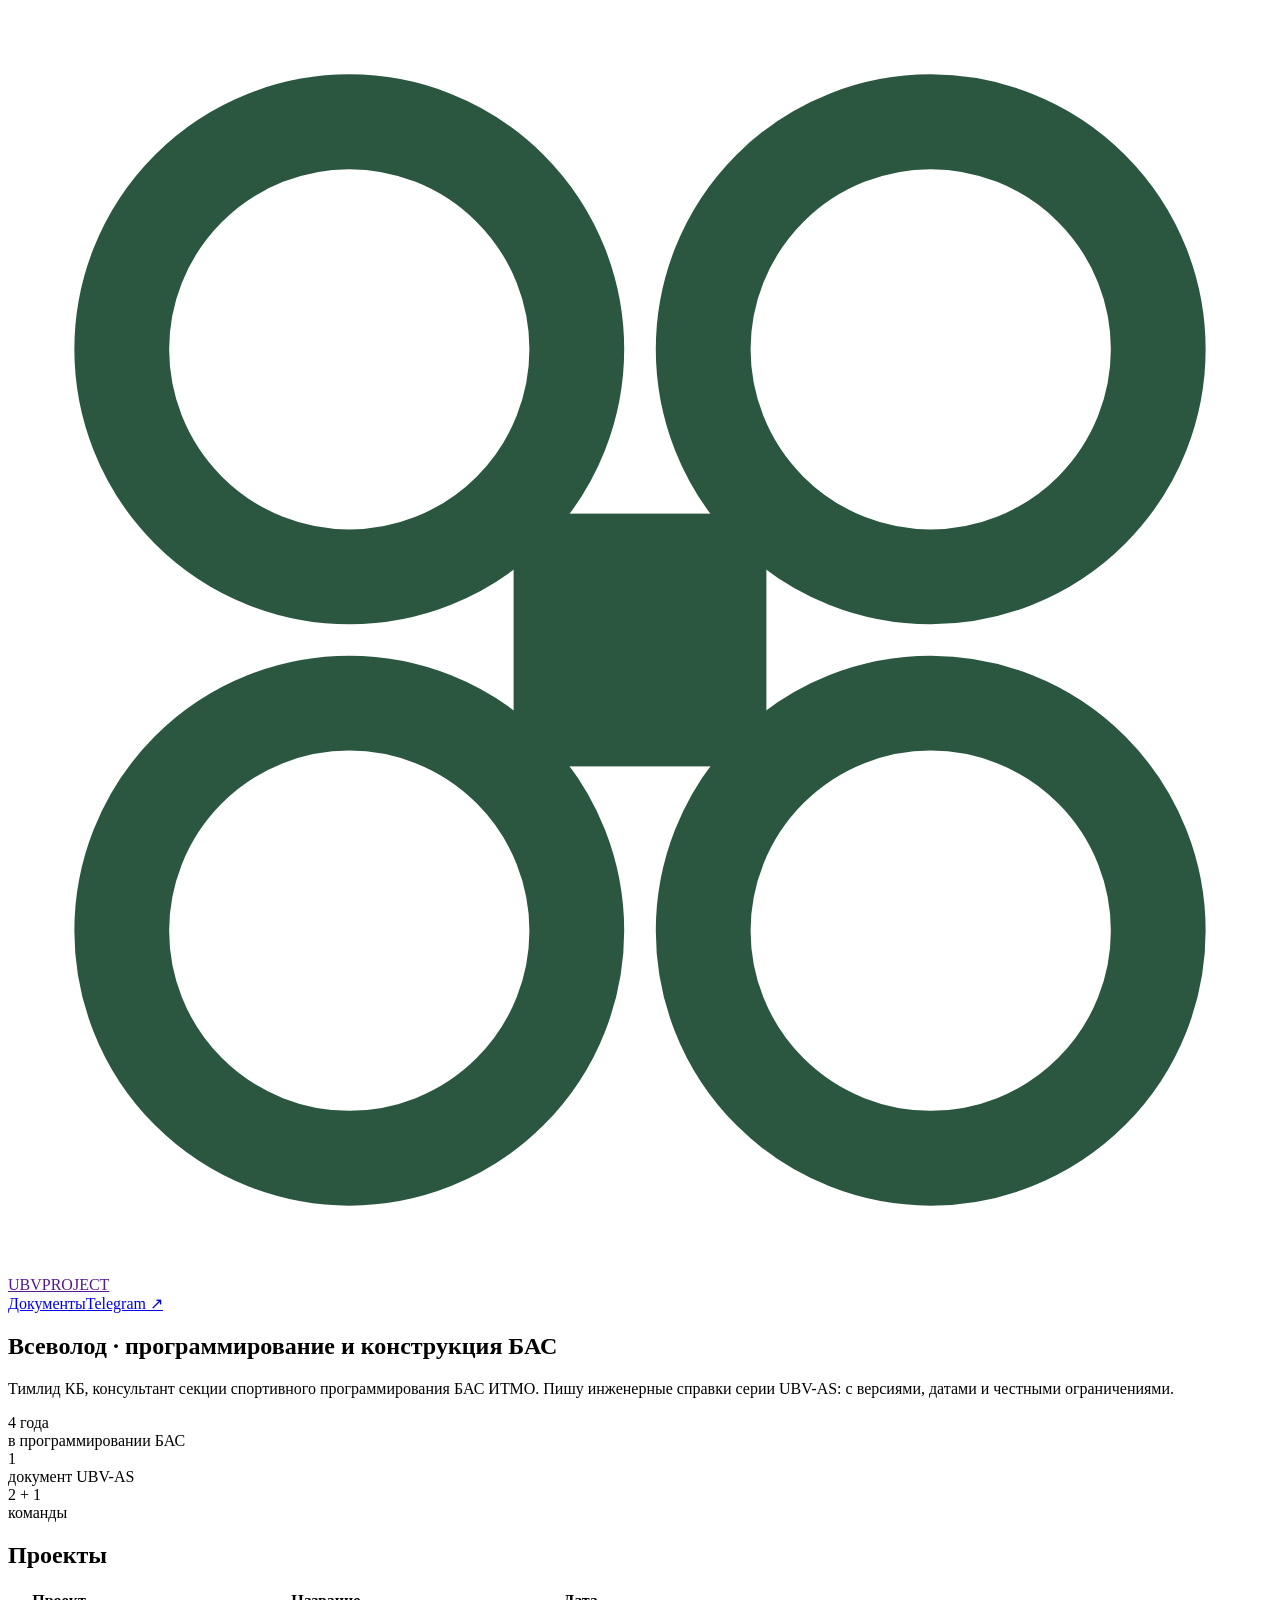
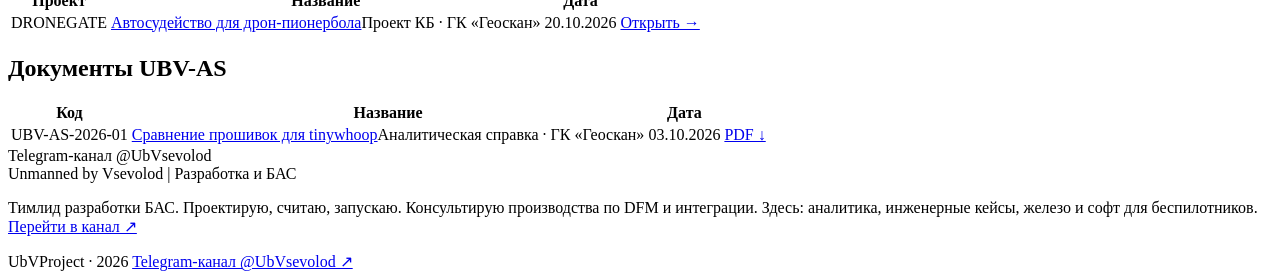
==== index.html @ ee209be4 "Раздел «Проекты»: Dronegate — автосудейство для дрон-пионербола Статичная страница projects/dronegat" ====
<!doctype html>
<html lang="ru">
<head>
<meta charset="utf-8">
<meta name="viewport" content="width=device-width, initial-scale=1">
<title>UbVProject — программирование и конструкция БАС</title>
<meta name="description" content="Тимлид КБ, консультант секции спортивного программирования БАС ИТМО. Пишу инженерные справки серии UBV-AS: с версиями, датами и честными ограничениями.">
<link rel="canonical" href="https://ubvproject.github.io/">
<meta property="og:site_name" content="UbVProject">
<meta property="og:locale" content="ru_RU">
<meta property="og:type" content="website">
<meta property="og:title" content="UbVProject — программирование и конструкция БАС">
<meta property="og:description" content="Тимлид КБ, консультант секции спортивного программирования БАС ИТМО. Пишу инженерные справки серии UBV-AS: с версиями, датами и честными ограничениями.">
<meta property="og:url" content="https://ubvproject.github.io/">
<meta property="og:image" content="https://ubvproject.github.io/assets/og/home.png">
<meta property="og:image:width" content="1200">
<meta property="og:image:height" content="630">
<meta name="twitter:card" content="summary_large_image">
<link rel="icon" href="assets/logo.svg" type="image/svg+xml">
<link rel="preconnect" href="https://fonts.googleapis.com">
<link rel="preconnect" href="https://fonts.gstatic.com" crossorigin>
<link rel="stylesheet" href="https://fonts.googleapis.com/css2?family=PT+Mono&family=PT+Sans:wght@400;700&family=PT+Serif:ital,wght@0,400;0,700;1,400&display=swap">
<link rel="stylesheet" href="assets/style.css">
</head>
<body>
<header class="site"><div class="wrap bar">
  <a class="brand" href=""><svg aria-hidden="true" viewBox="0 0 100 100" xmlns="http://www.w3.org/2000/svg"><g fill="none" stroke="#2b5741" stroke-width="7.5"><circle cx="27" cy="27" r="18"/><circle cx="73" cy="27" r="18"/><circle cx="27" cy="73" r="18"/><circle cx="73" cy="73" r="18"/></g><rect x="40" y="40" width="20" height="20" fill="#2b5741"/></svg><span>UBVPROJECT</span></a>
  <nav><a href="docs/" class="">Документы</a><a href="https://t.me/UbVsevolod" rel="noopener">Telegram ↗</a></nav>
</div></header>
<main class="wrap">
<section class="hero">
  <h1>Всеволод · программирование и конструкция БАС</h1>
  <p class="lead">Тимлид КБ, консультант секции спортивного программирования БАС ИТМО. Пишу инженерные справки серии UBV-AS: с версиями, датами и честными ограничениями.</p>
  <div class="kpis"><div><div class="big">4 года</div><div class="lbl">в программировании БАС</div></div><div><div class="big">1</div><div class="lbl">документ UBV-AS</div></div><div><div class="big">2 + 1</div><div class="lbl">команды</div></div></div>
</section>

<section>
  <h2 class="h">Проекты</h2>
  <table class="reg"><thead><tr><th>Проект</th><th>Название</th><th class="date">Дата</th><th></th></tr></thead><tbody><tr><td class="code">DRONEGATE</td><td class="ttl"><a href="projects/dronegate/">Автосудейство для дрон-пионербола</a><span class="kd">Проект КБ · ГК «Геоскан»</span></td><td class="date">20.10.2026</td><td class="pdf"><a href="projects/dronegate/">Открыть →</a></td></tr></tbody></table>
</section>

<section>
  <h2 class="h">Документы UBV-AS</h2>
  <table class="reg"><thead><tr><th>Код</th><th>Название</th><th class="date">Дата</th><th></th></tr></thead><tbody><tr><td class="code">UBV-AS-2026-01</td><td class="ttl"><a href="docs/ubv-as-2026-01/">Сравнение прошивок для tinywhoop</a><span class="kd">Аналитическая справка · ГК «Геоскан»</span></td><td class="date">03.10.2026</td><td class="pdf"><a href="docs/ubv-as-2026-01/UBV-AS-2026-01.pdf">PDF ↓</a></td></tr></tbody></table>
</section>

<aside class="callout">
  <div class="h">Telegram-канал @UbVsevolod</div>
  <div class="name">Unmanned by Vsevolod | Разработка и БАС</div>
  <p>Тимлид разработки БАС. Проектирую, считаю, запускаю. Консультирую производства по DFM и интеграции. Здесь: аналитика, инженерные кейсы, железо и софт для беспилотников. <a href="https://t.me/UbVsevolod" rel="noopener">Перейти в канал ↗</a></p>
</aside>

</main>
<footer class="site"><div class="wrap bar">
  <span>UbVProject · 2026</span>
  <a href="https://t.me/UbVsevolod" rel="noopener">Telegram-канал @UbVsevolod ↗</a>
</div></footer>
</body>
</html>
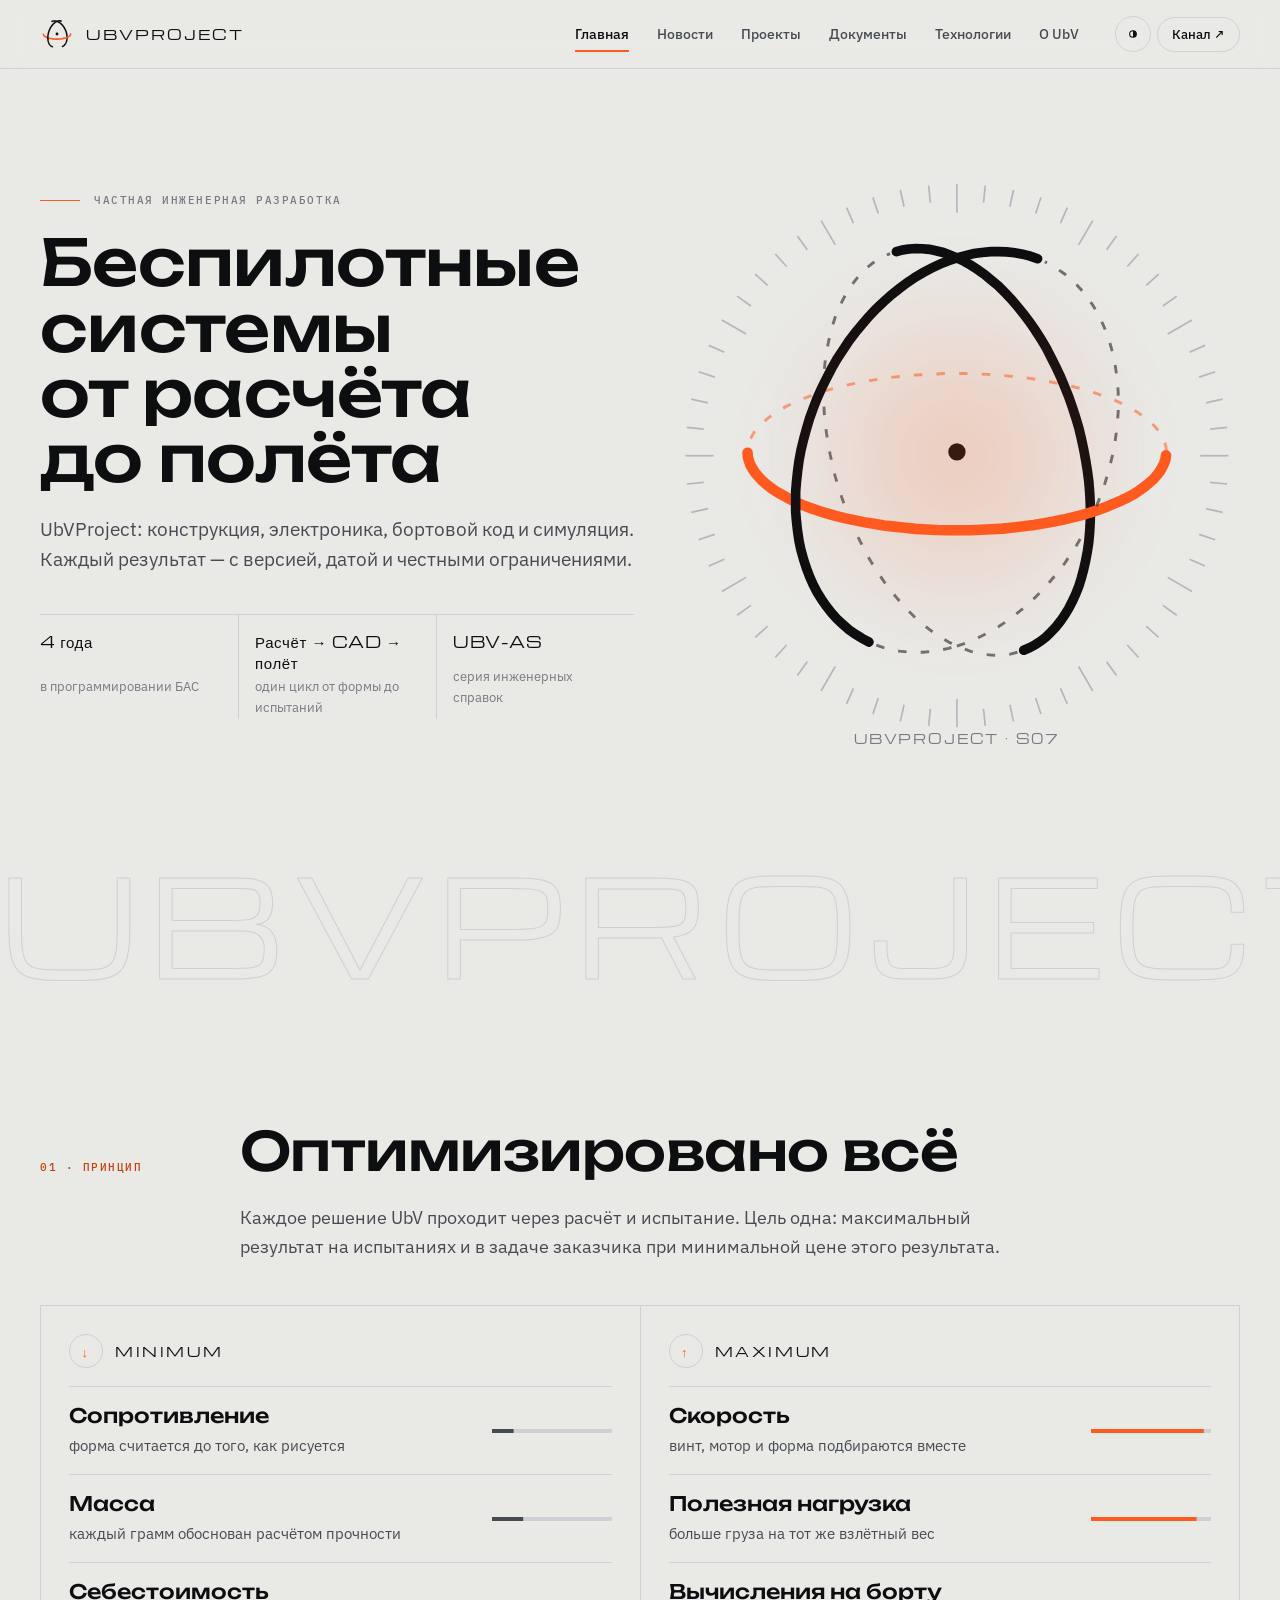
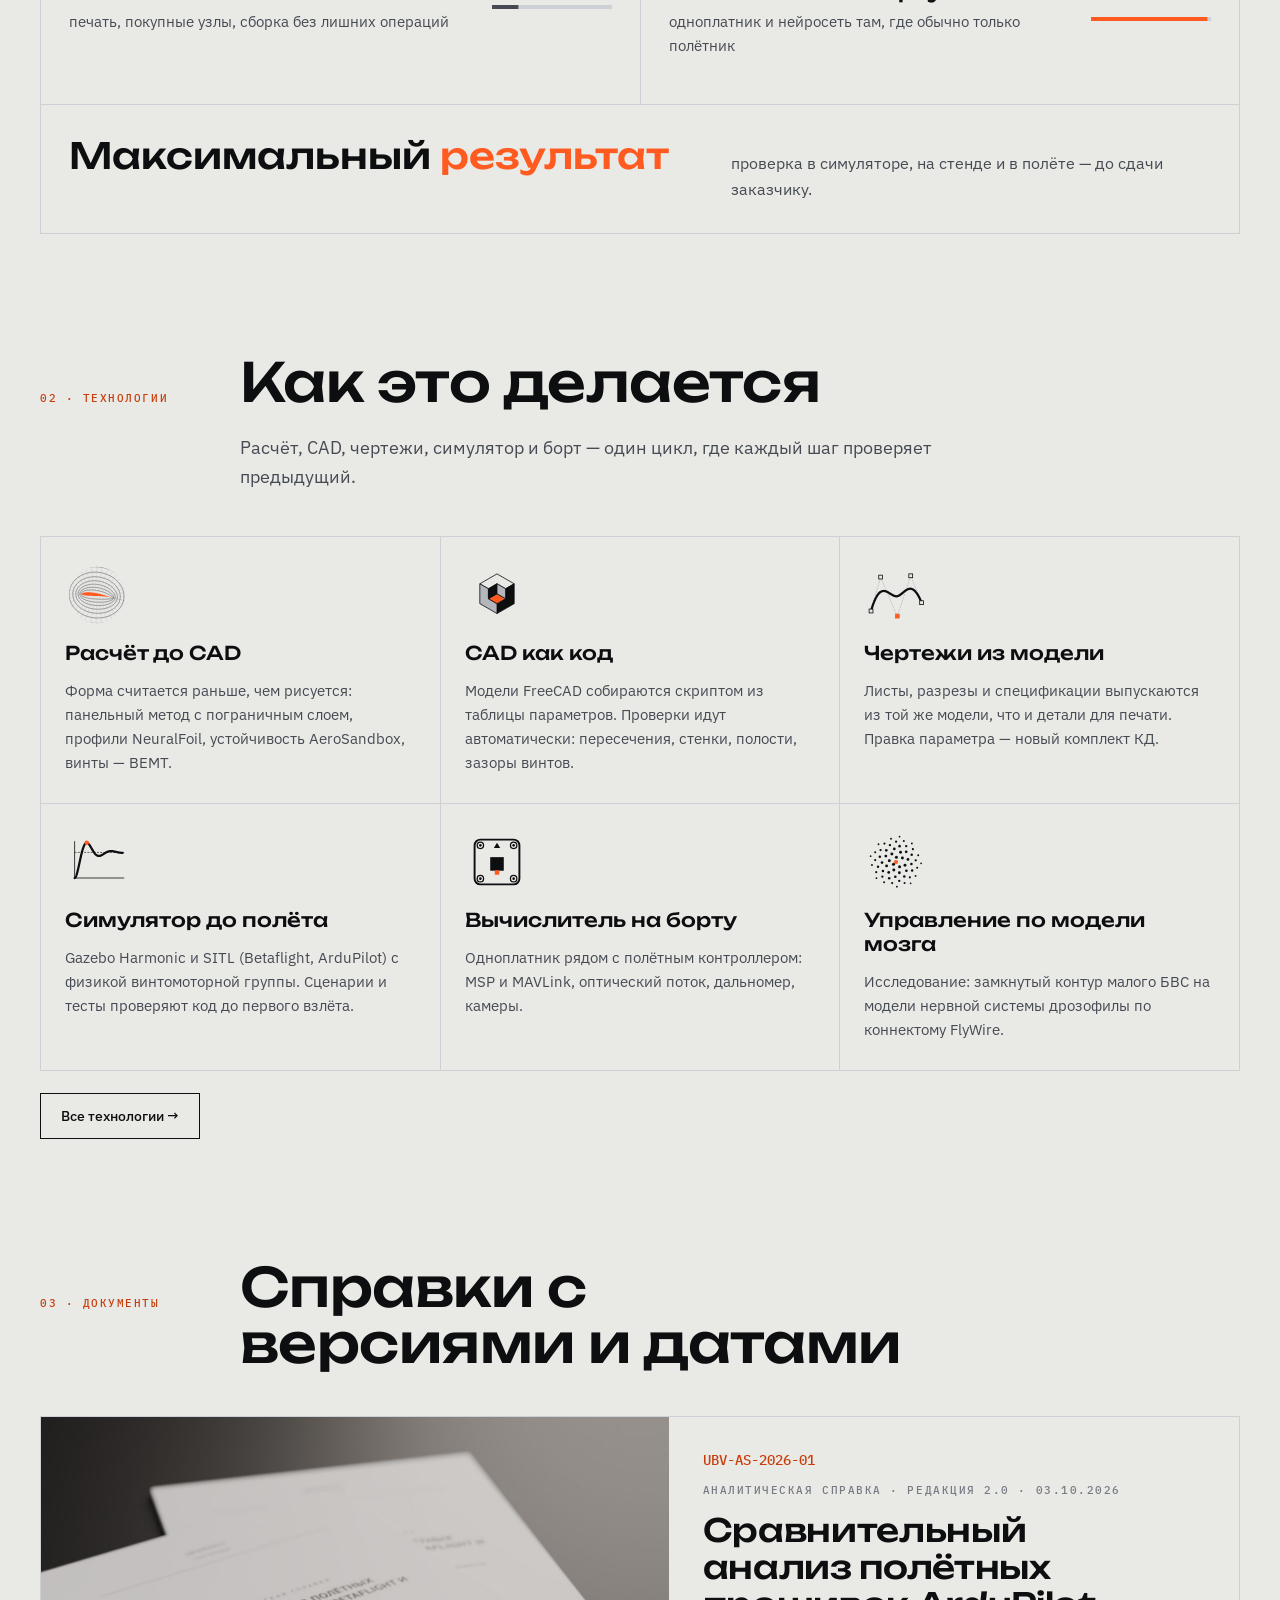
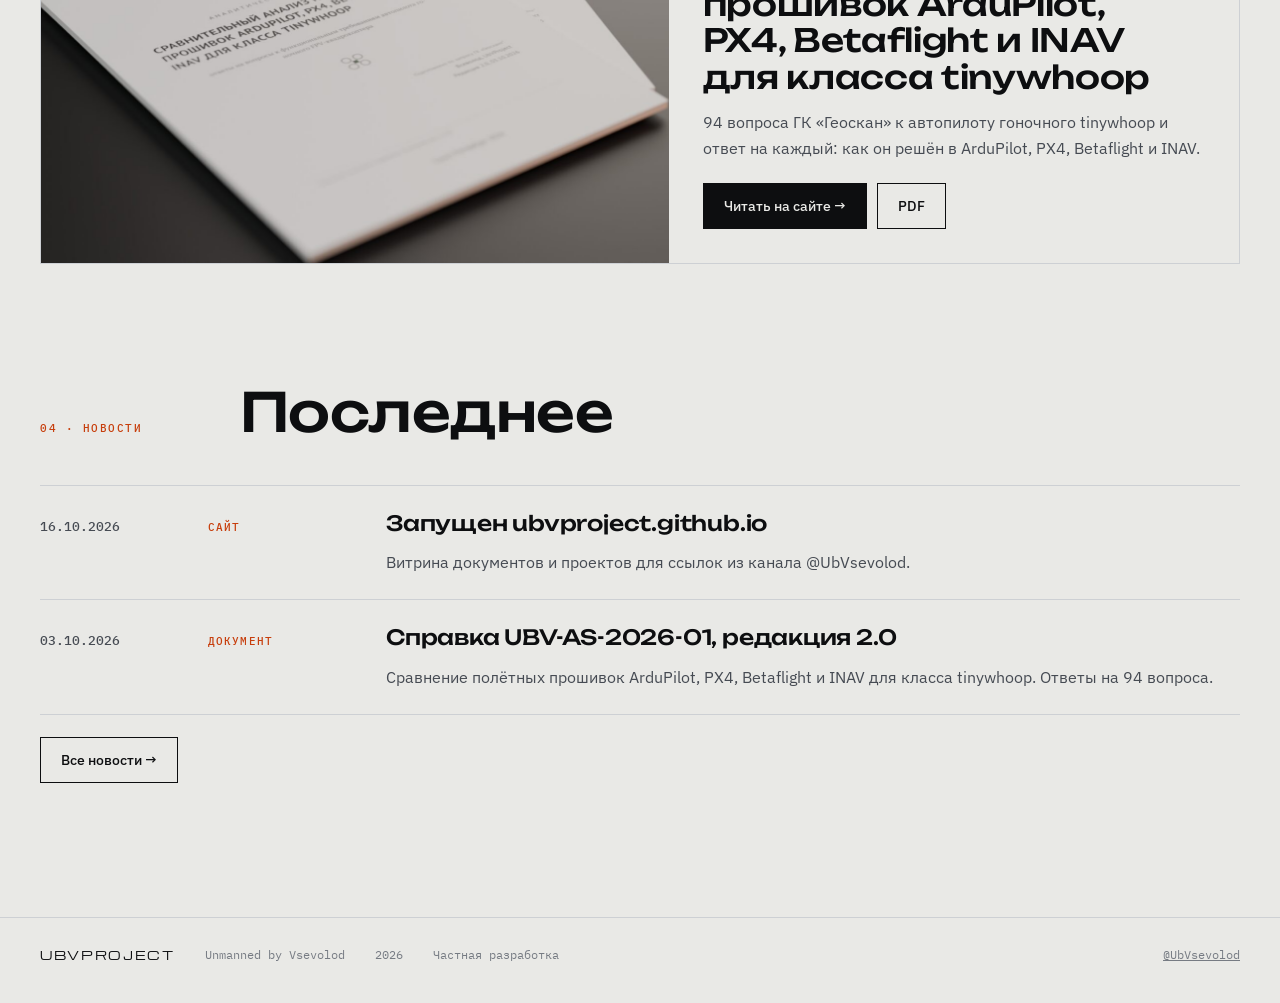
==== commit ad1ad0c7: "Редизайн сайта: стиль «Карбон», вкладки, веб-версия справки, локальная CMS - Новая тема (вариант A «" ====
--- a/index.html
+++ b/index.html
@@ -1,59 +1,37 @@
 <!doctype html>
-<html lang="ru">
-<head>
-<meta charset="utf-8">
-<meta name="viewport" content="width=device-width, initial-scale=1">
-<title>UbVProject — программирование и конструкция БАС</title>
-<meta name="description" content="Тимлид КБ, консультант секции спортивного программирования БАС ИТМО. Пишу инженерные справки серии UBV-AS: с версиями, датами и честными ограничениями.">
-<link rel="canonical" href="https://ubvproject.github.io/">
-<meta property="og:site_name" content="UbVProject">
-<meta property="og:locale" content="ru_RU">
-<meta property="og:type" content="website">
-<meta property="og:title" content="UbVProject — программирование и конструкция БАС">
-<meta property="og:description" content="Тимлид КБ, консультант секции спортивного программирования БАС ИТМО. Пишу инженерные справки серии UBV-AS: с версиями, датами и честными ограничениями.">
-<meta property="og:url" content="https://ubvproject.github.io/">
-<meta property="og:image" content="https://ubvproject.github.io/assets/og/home.png">
-<meta property="og:image:width" content="1200">
-<meta property="og:image:height" content="630">
-<meta name="twitter:card" content="summary_large_image">
-<link rel="icon" href="assets/logo.svg" type="image/svg+xml">
-<link rel="preconnect" href="https://fonts.googleapis.com">
-<link rel="preconnect" href="https://fonts.gstatic.com" crossorigin>
-<link rel="stylesheet" href="https://fonts.googleapis.com/css2?family=PT+Mono&family=PT+Sans:wght@400;700&family=PT+Serif:ital,wght@0,400;0,700;1,400&display=swap">
-<link rel="stylesheet" href="assets/style.css">
-</head>
-<body>
-<header class="site"><div class="wrap bar">
-  <a class="brand" href=""><svg aria-hidden="true" viewBox="0 0 100 100" xmlns="http://www.w3.org/2000/svg"><g fill="none" stroke="#2b5741" stroke-width="7.5"><circle cx="27" cy="27" r="18"/><circle cx="73" cy="27" r="18"/><circle cx="27" cy="73" r="18"/><circle cx="73" cy="73" r="18"/></g><rect x="40" y="40" width="20" height="20" fill="#2b5741"/></svg><span>UBVPROJECT</span></a>
-  <nav><a href="docs/" class="">Документы</a><a href="https://t.me/UbVsevolod" rel="noopener">Telegram ↗</a></nav>
-</div></header>
-<main class="wrap">
-<section class="hero">
-  <h1>Всеволод · программирование и конструкция БАС</h1>
-  <p class="lead">Тимлид КБ, консультант секции спортивного программирования БАС ИТМО. Пишу инженерные справки серии UBV-AS: с версиями, датами и честными ограничениями.</p>
-  <div class="kpis"><div><div class="big">4 года</div><div class="lbl">в программировании БАС</div></div><div><div class="big">1</div><div class="lbl">документ UBV-AS</div></div><div><div class="big">2 + 1</div><div class="lbl">команды</div></div></div>
+<html lang="ru"><head><meta charset="utf-8"><meta name="viewport" content="width=device-width, initial-scale=1, viewport-fit=cover"><title>UBVPROJECT — инженерные системы и беспилотники</title><meta name="description" content="UbVProject — конструкция, электроника, бортовой код и симуляция. Каждый результат — с версией, датой и честными ограничениями."><link rel="canonical" href="https://ubvproject.github.io/"><meta property="og:site_name" content="UBVPROJECT"><meta property="og:locale" content="ru_RU"><meta property="og:type" content="website"><meta property="og:title" content="UBVPROJECT — инженерные системы и беспилотники"><meta property="og:description" content="UbVProject — конструкция, электроника, бортовой код и симуляция. Каждый результат — с версией, датой и честными ограничениями."><meta property="og:url" content="https://ubvproject.github.io/"><meta property="og:image" content="https://ubvproject.github.io/assets/og/home.png"><meta property="og:image:width" content="1200"><meta property="og:image:height" content="630"><meta name="twitter:card" content="summary_large_image"><meta name="theme-color" content="#0D0E10"><link rel="icon" href="assets/logo.svg" type="image/svg+xml"><link rel="preconnect" href="https://fonts.googleapis.com"><link rel="preconnect" href="https://fonts.gstatic.com" crossorigin><link rel="stylesheet" href="https://fonts.googleapis.com/css2?family=IBM+Plex+Mono:wght@400;500&family=IBM+Plex+Sans:wght@400;500;600&family=Michroma&family=Unbounded:wght@400;500;600&display=swap"><link rel="stylesheet" href="assets/site.css"></head><body><header class="top"><div class="wrap"><a class="brand" href="#home" data-go="home" aria-label="UBVPROJECT — на главную"><svg viewBox="0 0 200 200" class="sym" data-gimbal='{"w":9,"speed":14,"hover":false,"hidden":false}'></svg><span class="word">UBVPROJECT</span></a><nav class="tabs" aria-label="Разделы"><button type="button" data-tab-btn="home">Главная</button><button type="button" data-tab-btn="news">Новости</button><button type="button" data-tab-btn="projects">Проекты</button><button type="button" data-tab-btn="docs">Документы</button><button type="button" data-tab-btn="tech">Технологии</button><button type="button" data-tab-btn="about">О UbV</button><i class="ink"></i></nav><div class="tools"><button class="icon-btn" type="button" data-act="theme" aria-label="Сменить тему"><svg viewBox="0 0 24 24" aria-hidden="true"><circle cx="12" cy="12" r="5" fill="none" stroke="currentColor" stroke-width="1.6"/><path d="M12 7a5 5 0 0 1 0 10Z" fill="currentColor"/></svg></button><a class="tg" href="https://t.me/UbVsevolod" rel="noopener">Канал ↗</a></div></div></header><main>
+<section data-tab="home"><div class="heroA"><div class="wrap"><div><div class="kick"><i></i><span class="label">Частная инженерная разработка</span></div><h1><span><em>Беспилотные системы</em></span><span><em>от расчёта</em></span><span><em>до полёта</em></span></h1><p class="lead">UbVProject: конструкция, электроника, бортовой код и симуляция. Каждый результат — с версией, датой и честными ограничениями.</p><div class="facts num"><div><b>4 года</b><span>в программировании БАС</span></div><div><b>Расчёт → CAD → полёт</b><span>один цикл от формы до испытаний</span></div><div><b>UBV-AS</b><span>серия инженерных справок</span></div></div></div><div class="stage"><div class="halo"></div><svg class="ticks sym" viewBox="0 0 200 200" aria-hidden="true"><g class="s-m" stroke-width=".6" fill="none"><path d="M196.0 100.0L186.0 100.0"/><path d="M195.5 110.0L189.5 109.4"/><path d="M193.9 120.0L188.0 118.7"/><path d="M191.3 129.7L185.6 127.8"/><path d="M187.7 139.0L182.2 136.6"/><path d="M183.1 148.0L174.5 143.0"/><path d="M177.7 156.4L172.8 152.9"/><path d="M171.3 164.2L166.9 160.2"/><path d="M164.2 171.3L160.2 166.9"/><path d="M156.4 177.7L152.9 172.8"/><path d="M148.0 183.1L143.0 174.5"/><path d="M139.0 187.7L136.6 182.2"/><path d="M129.7 191.3L127.8 185.6"/><path d="M120.0 193.9L118.7 188.0"/><path d="M110.0 195.5L109.4 189.5"/><path d="M100.0 196.0L100.0 186.0"/><path d="M90.0 195.5L90.6 189.5"/><path d="M80.0 193.9L81.3 188.0"/><path d="M70.3 191.3L72.2 185.6"/><path d="M61.0 187.7L63.4 182.2"/><path d="M52.0 183.1L57.0 174.5"/><path d="M43.6 177.7L47.1 172.8"/><path d="M35.8 171.3L39.8 166.9"/><path d="M28.7 164.2L33.1 160.2"/><path d="M22.3 156.4L27.2 152.9"/><path d="M16.9 148.0L25.5 143.0"/><path d="M12.3 139.0L17.8 136.6"/><path d="M8.7 129.7L14.4 127.8"/><path d="M6.1 120.0L12.0 118.7"/><path d="M4.5 110.0L10.5 109.4"/><path d="M4.0 100.0L14.0 100.0"/><path d="M4.5 90.0L10.5 90.6"/><path d="M6.1 80.0L12.0 81.3"/><path d="M8.7 70.3L14.4 72.2"/><path d="M12.3 61.0L17.8 63.4"/><path d="M16.9 52.0L25.5 57.0"/><path d="M22.3 43.6L27.2 47.1"/><path d="M28.7 35.8L33.1 39.8"/><path d="M35.8 28.7L39.8 33.1"/><path d="M43.6 22.3L47.1 27.2"/><path d="M52.0 16.9L57.0 25.5"/><path d="M61.0 12.3L63.4 17.8"/><path d="M70.3 8.7L72.2 14.4"/><path d="M80.0 6.1L81.3 12.0"/><path d="M90.0 4.5L90.6 10.5"/><path d="M100.0 4.0L100.0 14.0"/><path d="M110.0 4.5L109.4 10.5"/><path d="M120.0 6.1L118.7 12.0"/><path d="M129.7 8.7L127.8 14.4"/><path d="M139.0 12.3L136.6 17.8"/><path d="M148.0 16.9L143.0 25.5"/><path d="M156.4 22.3L152.9 27.2"/><path d="M164.2 28.7L160.2 33.1"/><path d="M171.3 35.8L166.9 39.8"/><path d="M177.7 43.6L172.8 47.1"/><path d="M183.1 52.0L174.5 57.0"/><path d="M187.7 61.0L182.2 63.4"/><path d="M191.3 70.3L185.6 72.2"/><path d="M193.9 80.0L188.0 81.3"/><path d="M195.5 90.0L189.5 90.6"/></g></svg><svg viewBox="0 0 200 200" class="sym" role="img" aria-label="Знак UBVPROJECT — карданов подвес" data-gimbal='{"w":3.4,"speed":10,"R":74}'></svg><span class="wm word">UBVPROJECT · S07</span></div></div></div><div class="bigword" aria-hidden="true">UBVPROJECT</div>
+  <div class="wrap sec"><div class="sec-h reveal"><span class="label">01 · Принцип</span><h2>Оптимизировано всё</h2><p>Каждое решение UbV проходит через расчёт и испытание. Цель одна: максимальный результат на испытаниях и в задаче заказчика при минимальной цене этого результата.</p></div><div class="opt reveal"><div class="min"><div class="dir"><i>↓</i>MINIMUM</div><ul><li><b>Сопротивление</b><span>форма считается до того, как рисуется</span><i class="bar" style="--v:0.18"></i></li><li><b>Масса</b><span>каждый грамм обоснован расчётом прочности</span><i class="bar" style="--v:0.26"></i></li><li><b>Себестоимость</b><span>печать, покупные узлы, сборка без лишних операций</span><i class="bar" style="--v:0.22"></i></li></ul></div><div class="max"><div class="dir"><i>↑</i>MAXIMUM</div><ul><li><b>Скорость</b><span>винт, мотор и форма подбираются вместе</span><i class="bar" style="--v:0.94"></i></li><li><b>Полезная нагрузка</b><span>больше груза на тот же взлётный вес</span><i class="bar" style="--v:0.88"></i></li><li><b>Вычисления на борту</b><span>одноплатник и нейросеть там, где обычно только полётник</span><i class="bar" style="--v:0.97"></i></li></ul></div><div class="result"><b>Максимальный <em>результат</em></b><span>проверка в симуляторе, на стенде и в полёте — до сдачи заказчику.</span></div></div></div>
+  <div class="wrap sec"><div class="sec-h reveal"><span class="label">02 · Технологии</span><h2>Как это делается</h2><p>Расчёт, CAD, чертежи, симулятор и борт — один цикл, где каждый шаг проверяет предыдущий.</p></div><div class="techs"><div class="tech reveal"><svg viewBox="0 0 200 200" class="sym" aria-hidden="true"><defs><clipPath id="o-grid-cp-og"><circle cx="100" cy="100" r="88"/></clipPath></defs><g clip-path="url(#o-grid-cp-og)"><path class="s-i" d="M148.9 108.8 L149.0 108.6 L149.0 108.3 L149.0 108.0 L148.9 107.7 L148.8 107.4 L148.7 107.1 L148.5 106.8 L148.3 106.4 L148.0 106.1 L147.8 105.8 L147.5 105.4 L147.1 105.0 L146.7 104.7 L146.3 104.3 L145.9 103.9 L145.4 103.5 L144.9 103.1 L144.4 102.7 L143.8 102.3 L143.2 101.9 L142.6 101.5 L141.9 101.1 L141.2 100.7 L140.5 100.2 L139.8 99.8 L139.0 99.4 L138.2 98.9 L137.4 98.5 L136.6 98.1 L135.7 97.6 L134.8 97.2 L133.9 96.7 L133.0 96.3 L132.1 95.9 L131.1 95.4 L130.1 95.0 L129.1 94.6 L128.1 94.2 L127.0 93.7 L126.0 93.3 L124.9 92.9 L123.8 92.5 L122.7 92.1 L121.6 91.7 L120.5 91.3 L119.4 90.9 L118.2 90.5 L117.1 90.2 L115.9 89.8 L114.7 89.5 L113.5 89.1 L112.3 88.8 L111.1 88.4 L109.9 88.1 L108.7 87.8 L107.5 87.5 L106.3 87.2 L105.1 87.0 L103.8 86.7 L102.6 86.5 L101.4 86.2 L100.2 86.0 L98.9 85.8 L97.7 85.6 L96.5 85.4 L95.3 85.2 L94.0 85.1 L92.8 84.9 L91.6 84.8 L90.4 84.7 L89.2 84.5 L88.0 84.5 L86.8 84.4 L85.7 84.3 L84.5 84.3 L83.3 84.2 L82.2 84.2 L81.1 84.2 L79.9 84.2 L78.8 84.2 L77.7 84.2 L76.6 84.3 L75.5 84.3 L74.5 84.4 L73.4 84.5 L72.4 84.6 L71.4 84.7 L70.4 84.8 L69.4 85.0 L68.5 85.1 L67.5 85.3 L66.6 85.5 L65.7 85.7 L64.8 85.9 L64.0 86.1 L63.1 86.3 L62.3 86.5 L61.5 86.8 L60.7 87.0 L60.0 87.3 L59.3 87.6 L58.5 87.9 L57.9 88.2 L57.2 88.5 L56.6 88.8 L56.0 89.1 L55.4 89.5 L54.9 89.8 L54.3 90.1 L53.8 90.5 L53.4 90.9 L52.9 91.2 L52.5 91.6 L52.1 92.0 L51.8 92.3 L51.5 92.7 L51.2 93.1 L50.9 93.5 L50.7 93.9 L50.5 94.3 L50.3 94.7 L50.1 95.1 L50.0 95.5 L49.9 95.9 L49.9 96.4 L49.9 96.8 L49.9 97.2 L49.9 97.6 L50.0 98.0 L50.1 98.4 L50.2 98.8 L50.4 99.2 L50.6 99.6 L50.8 100.0 L51.1 100.4 L51.4 100.8 L51.7 101.2 L52.1 101.6 L52.5 102.0 L52.9 102.4 L53.3 102.8 L53.8 103.1 L54.3 103.5 L54.8 103.9 L55.4 104.2 L56.0 104.6 L56.7 104.9 L57.3 105.2 L58.0 105.6 L58.7 105.9 L59.5 106.2 L60.2 106.5 L61.1 106.8 L61.9 107.1 L62.7 107.4 L63.6 107.7 L64.5 108.0 L65.5 108.2 L66.4 108.5 L67.4 108.7 L68.4 109.0 L69.5 109.2 L70.5 109.4 L71.6 109.7 L72.7 109.9 L73.8 110.1 L75.0 110.3 L76.1 110.5 L77.3 110.6 L78.5 110.8 L79.7 111.0 L81.0 111.1 L82.2 111.3 L83.5 111.4 L84.8 111.6 L86.1 111.7 L87.4 111.8 L88.7 111.9 L90.0 112.1 L91.4 112.2 L92.7 112.3 L94.1 112.3 L95.4 112.4 L96.8 112.5 L98.2 112.6 L99.5 112.7 L100.9 112.7 L102.3 112.8 L103.7 112.8 L105.0 112.9 L106.4 112.9 L107.8 113.0 L109.1 113.0 L110.5 113.0 L111.9 113.1 L113.2 113.1 L114.5 113.1 L115.9 113.1 L117.2 113.1 L118.5 113.1 L119.8 113.1 L121.0 113.1 L122.3 113.1 L123.5 113.1 L124.7 113.1 L125.9 113.1 L127.1 113.1 L128.3 113.1 L129.4 113.0 L130.5 113.0 L131.6 112.9 L132.6 112.9 L133.7 112.8 L134.7 112.8 L135.6 112.7 L136.6 112.7 L137.5 112.6 L138.4 112.5 L139.2 112.4 L140.1 112.3 L140.8 112.2 L141.6 112.1 L142.3 112.0 L143.0 111.9 L143.6 111.8 L144.3 111.6 L144.8 111.5 L145.4 111.3 L145.9 111.2 L146.3 111.0 L146.8 110.8 L147.2 110.6 L147.5 110.4 L147.8 110.2 L148.1 110.0 L148.3 109.8 L148.5 109.6 L148.7 109.3 L148.8 109.1 L148.9 108.8M151.7 109.5 L151.8 109.0 L151.8 108.4 L151.9 107.9 L151.9 107.3 L151.8 106.8 L151.8 106.2 L151.6 105.6 L151.5 105.1 L151.3 104.5 L151.1 103.9 L150.8 103.3 L150.5 102.7 L150.1 102.1 L149.8 101.5 L149.4 100.8 L148.9 100.2 L148.4 99.6 L147.9 99.0 L147.4 98.4 L146.8 97.7 L146.2 97.1 L145.6 96.5 L144.9 95.9 L144.2 95.2 L143.4 94.6 L142.7 94.0 L141.9 93.4 L141.1 92.7 L140.2 92.1 L139.3 91.5 L138.4 90.9 L137.5 90.3 L136.6 89.7 L135.6 89.1 L134.6 88.6 L133.6 88.0 L132.5 87.4 L131.5 86.9 L130.4 86.3 L129.3 85.8 L128.2 85.2 L127.0 84.7 L125.9 84.2 L124.7 83.7 L123.5 83.2 L122.3 82.7 L121.1 82.3 L119.9 81.8 L118.6 81.4 L117.4 81.0 L116.1 80.6 L114.8 80.2 L113.5 79.8 L112.2 79.4 L110.9 79.1 L109.6 78.7 L108.3 78.4 L107.0 78.1 L105.7 77.8 L104.4 77.6 L103.0 77.3 L101.7 77.1 L100.4 76.9 L99.0 76.7 L97.7 76.5 L96.4 76.4 L95.0 76.2 L93.7 76.1 L92.4 76.0 L91.1 75.9 L89.8 75.9 L88.5 75.8 L87.2 75.8 L85.9 75.8 L84.6 75.8 L83.3 75.8 L82.0 75.9 L80.8 75.9 L79.6 76.0 L78.3 76.1 L77.1 76.2 L75.9 76.4 L74.7 76.5 L73.6 76.7 L72.4 76.9 L71.3 77.1 L70.1 77.4 L69.0 77.6 L68.0 77.9 L66.9 78.2 L65.9 78.5 L64.8 78.8 L63.8 79.1 L62.9 79.5 L61.9 79.8 L61.0 80.2 L60.1 80.6 L59.2 81.0 L58.3 81.5 L57.5 81.9 L56.7 82.4 L55.9 82.8 L55.1 83.3 L54.4 83.8 L53.7 84.3 L53.1 84.8 L52.4 85.3 L51.8 85.9 L51.2 86.4 L50.7 87.0 L50.2 87.5 L49.7 88.1 L49.2 88.7 L48.8 89.3 L48.4 89.9 L48.0 90.5 L47.7 91.1 L47.4 91.7 L47.1 92.3 L46.9 92.9 L46.7 93.5 L46.5 94.2 L46.4 94.8 L46.3 95.4 L46.3 96.1 L46.2 96.7 L46.2 97.4 L46.3 98.0 L46.4 98.6 L46.5 99.3 L46.6 99.9 L46.8 100.5 L47.0 101.2 L47.3 101.8 L47.5 102.4 L47.9 103.1 L48.2 103.7 L48.6 104.3 L49.0 104.9 L49.5 105.5 L49.9 106.1 L50.5 106.7 L51.0 107.3 L51.6 107.9 L52.2 108.5 L52.9 109.0 L53.6 109.6 L54.3 110.1 L55.0 110.7 L55.8 111.2 L56.6 111.7 L57.4 112.2 L58.3 112.7 L59.2 113.2 L60.1 113.7 L61.1 114.2 L62.0 114.6 L63.0 115.1 L64.1 115.5 L65.1 115.9 L66.2 116.3 L67.3 116.7 L68.4 117.1 L69.6 117.5 L70.8 117.9 L72.0 118.2 L73.2 118.5 L74.4 118.9 L75.7 119.2 L76.9 119.5 L78.2 119.8 L79.5 120.0 L80.8 120.3 L82.2 120.5 L83.5 120.8 L84.9 121.0 L86.3 121.2 L87.7 121.4 L89.1 121.5 L90.5 121.7 L91.9 121.9 L93.3 122.0 L94.7 122.1 L96.2 122.2 L97.6 122.3 L99.0 122.4 L100.5 122.5 L101.9 122.6 L103.3 122.6 L104.8 122.6 L106.2 122.7 L107.6 122.7 L109.1 122.7 L110.5 122.7 L111.9 122.6 L113.3 122.6 L114.7 122.5 L116.1 122.5 L117.4 122.4 L118.8 122.3 L120.1 122.2 L121.4 122.1 L122.8 122.0 L124.0 121.8 L125.3 121.7 L126.6 121.5 L127.8 121.4 L129.0 121.2 L130.2 121.0 L131.4 120.8 L132.5 120.6 L133.6 120.3 L134.7 120.1 L135.8 119.9 L136.8 119.6 L137.8 119.3 L138.8 119.0 L139.7 118.7 L140.6 118.4 L141.5 118.1 L142.4 117.8 L143.2 117.4 L144.0 117.1 L144.7 116.7 L145.4 116.4 L146.1 116.0 L146.7 115.6 L147.3 115.2 L147.9 114.8 L148.4 114.3 L148.9 113.9 L149.4 113.4 L149.8 113.0 L150.2 112.5 L150.5 112.0 L150.8 111.6 L151.1 111.1 L151.3 110.6 L151.5 110.0 L151.7 109.5M156.3 110.6 L156.4 109.8 L156.6 109.0 L156.7 108.2 L156.7 107.4 L156.7 106.5 L156.7 105.7 L156.6 104.8 L156.5 104.0 L156.3 103.1 L156.1 102.3 L155.9 101.4 L155.6 100.5 L155.3 99.7 L154.9 98.8 L154.5 97.9 L154.1 97.1 L153.6 96.2 L153.1 95.3 L152.6 94.4 L152.0 93.6 L151.4 92.7 L150.7 91.9 L150.0 91.0 L149.3 90.2 L148.5 89.3 L147.7 88.5 L146.9 87.6 L146.0 86.8 L145.2 86.0 L144.2 85.2 L143.3 84.4 L142.3 83.6 L141.3 82.8 L140.3 82.1 L139.2 81.3 L138.1 80.6 L137.0 79.8 L135.9 79.1 L134.7 78.4 L133.5 77.7 L132.3 77.1 L131.1 76.4 L129.8 75.8 L128.5 75.2 L127.3 74.5 L125.9 74.0 L124.6 73.4 L123.3 72.8 L121.9 72.3 L120.5 71.8 L119.2 71.3 L117.8 70.8 L116.3 70.4 L114.9 70.0 L113.5 69.6 L112.1 69.2 L110.6 68.8 L109.1 68.5 L107.7 68.2 L106.2 67.9 L104.7 67.6 L103.3 67.3 L101.8 67.1 L100.3 66.9 L98.8 66.8 L97.4 66.6 L95.9 66.5 L94.4 66.4 L92.9 66.3 L91.5 66.3 L90.0 66.2 L88.5 66.2 L87.1 66.3 L85.6 66.3 L84.2 66.4 L82.8 66.5 L81.4 66.6 L80.0 66.8 L78.6 66.9 L77.2 67.1 L75.8 67.3 L74.5 67.6 L73.2 67.9 L71.8 68.2 L70.5 68.5 L69.3 68.8 L68.0 69.2 L66.8 69.6 L65.6 70.0 L64.4 70.4 L63.2 70.9 L62.0 71.3 L60.9 71.8 L59.8 72.3 L58.7 72.9 L57.7 73.4 L56.6 74.0 L55.6 74.6 L54.7 75.2 L53.7 75.8 L52.8 76.5 L51.9 77.1 L51.1 77.8 L50.3 78.5 L49.5 79.2 L48.7 80.0 L48.0 80.7 L47.3 81.4 L46.6 82.2 L46.0 83.0 L45.4 83.8 L44.9 84.6 L44.3 85.4 L43.9 86.2 L43.4 87.0 L43.0 87.9 L42.6 88.7 L42.3 89.6 L42.0 90.5 L41.7 91.3 L41.5 92.2 L41.3 93.1 L41.1 94.0 L41.0 94.8 L41.0 95.7 L40.9 96.6 L40.9 97.5 L41.0 98.4 L41.0 99.3 L41.2 100.2 L41.3 101.1 L41.5 102.0 L41.7 102.9 L42.0 103.7 L42.3 104.6 L42.7 105.5 L43.0 106.4 L43.5 107.2 L43.9 108.1 L44.4 108.9 L45.0 109.8 L45.5 110.6 L46.1 111.4 L46.8 112.3 L47.5 113.1 L48.2 113.9 L48.9 114.7 L49.7 115.4 L50.5 116.2 L51.4 117.0 L52.3 117.7 L53.2 118.4 L54.1 119.1 L55.1 119.8 L56.1 120.5 L57.1 121.2 L58.2 121.8 L59.3 122.5 L60.4 123.1 L61.6 123.7 L62.8 124.3 L64.0 124.9 L65.2 125.4 L66.5 125.9 L67.8 126.5 L69.1 127.0 L70.4 127.4 L71.7 127.9 L73.1 128.3 L74.5 128.8 L75.9 129.2 L77.3 129.6 L78.7 129.9 L80.2 130.3 L81.7 130.6 L83.1 130.9 L84.6 131.2 L86.1 131.4 L87.6 131.7 L89.2 131.9 L90.7 132.1 L92.2 132.3 L93.8 132.4 L95.3 132.6 L96.9 132.7 L98.4 132.8 L100.0 132.9 L101.5 132.9 L103.1 133.0 L104.6 133.0 L106.2 133.0 L107.7 133.0 L109.3 132.9 L110.8 132.9 L112.3 132.8 L113.8 132.7 L115.3 132.5 L116.8 132.4 L118.3 132.2 L119.8 132.0 L121.2 131.8 L122.7 131.6 L124.1 131.4 L125.5 131.1 L126.9 130.8 L128.2 130.5 L129.6 130.2 L130.9 129.9 L132.2 129.5 L133.4 129.1 L134.7 128.7 L135.9 128.3 L137.1 127.9 L138.2 127.5 L139.4 127.0 L140.5 126.5 L141.5 126.0 L142.6 125.5 L143.6 125.0 L144.6 124.4 L145.5 123.9 L146.4 123.3 L147.3 122.7 L148.1 122.1 L148.9 121.5 L149.7 120.8 L150.4 120.2 L151.1 119.5 L151.8 118.9 L152.4 118.2 L152.9 117.5 L153.5 116.7 L154.0 116.0 L154.4 115.3 L154.8 114.5 L155.2 113.8 L155.5 113.0 L155.8 112.2 L156.1 111.4 L156.3 110.6M162.9 112.1 L163.1 111.0 L163.3 109.9 L163.4 108.8 L163.5 107.7 L163.6 106.5 L163.6 105.4 L163.5 104.2 L163.4 103.1 L163.3 101.9 L163.1 100.8 L162.9 99.6 L162.6 98.5 L162.3 97.3 L162.0 96.2 L161.6 95.0 L161.1 93.9 L160.6 92.7 L160.1 91.6 L159.5 90.4 L158.9 89.3 L158.2 88.2 L157.6 87.0 L156.8 85.9 L156.0 84.8 L155.2 83.7 L154.4 82.6 L153.5 81.6 L152.6 80.5 L151.6 79.5 L150.6 78.4 L149.6 77.4 L148.5 76.4 L147.4 75.4 L146.3 74.4 L145.1 73.5 L143.9 72.5 L142.7 71.6 L141.4 70.7 L140.1 69.8 L138.8 69.0 L137.5 68.1 L136.1 67.3 L134.7 66.5 L133.3 65.8 L131.9 65.0 L130.4 64.3 L128.9 63.6 L127.4 62.9 L125.9 62.3 L124.4 61.6 L122.8 61.1 L121.3 60.5 L119.7 60.0 L118.1 59.4 L116.5 59.0 L114.9 58.5 L113.2 58.1 L111.6 57.7 L109.9 57.3 L108.3 57.0 L106.6 56.7 L105.0 56.4 L103.3 56.2 L101.6 56.0 L100.0 55.8 L98.3 55.7 L96.6 55.5 L94.9 55.5 L93.3 55.4 L91.6 55.4 L89.9 55.4 L88.3 55.4 L86.6 55.5 L85.0 55.6 L83.4 55.8 L81.7 55.9 L80.1 56.1 L78.5 56.4 L77.0 56.6 L75.4 56.9 L73.8 57.3 L72.3 57.6 L70.8 58.0 L69.3 58.4 L67.8 58.9 L66.3 59.4 L64.9 59.9 L63.5 60.4 L62.1 61.0 L60.7 61.6 L59.4 62.2 L58.1 62.8 L56.8 63.5 L55.5 64.2 L54.3 64.9 L53.1 65.7 L51.9 66.5 L50.7 67.3 L49.6 68.1 L48.5 68.9 L47.5 69.8 L46.5 70.7 L45.5 71.6 L44.6 72.5 L43.7 73.4 L42.8 74.4 L41.9 75.4 L41.2 76.4 L40.4 77.4 L39.7 78.4 L39.0 79.5 L38.4 80.6 L37.8 81.6 L37.2 82.7 L36.7 83.8 L36.2 84.9 L35.8 86.0 L35.4 87.2 L35.0 88.3 L34.7 89.5 L34.4 90.6 L34.2 91.8 L34.0 92.9 L33.9 94.1 L33.8 95.3 L33.7 96.5 L33.7 97.6 L33.8 98.8 L33.8 100.0 L34.0 101.2 L34.1 102.3 L34.3 103.5 L34.6 104.7 L34.9 105.9 L35.2 107.0 L35.6 108.2 L36.1 109.3 L36.5 110.5 L37.0 111.6 L37.6 112.7 L38.2 113.8 L38.8 114.9 L39.5 116.0 L40.2 117.1 L41.0 118.2 L41.8 119.3 L42.6 120.3 L43.5 121.3 L44.4 122.3 L45.3 123.3 L46.3 124.3 L47.4 125.3 L48.4 126.2 L49.5 127.1 L50.6 128.1 L51.8 128.9 L53.0 129.8 L54.2 130.7 L55.5 131.5 L56.8 132.3 L58.1 133.1 L59.4 133.8 L60.8 134.6 L62.2 135.3 L63.6 135.9 L65.1 136.6 L66.6 137.2 L68.1 137.9 L69.6 138.4 L71.1 139.0 L72.7 139.5 L74.3 140.0 L75.9 140.5 L77.5 141.0 L79.1 141.4 L80.8 141.8 L82.4 142.2 L84.1 142.5 L85.8 142.8 L87.5 143.1 L89.2 143.4 L90.9 143.6 L92.6 143.8 L94.3 143.9 L96.1 144.1 L97.8 144.2 L99.5 144.3 L101.2 144.3 L103.0 144.4 L104.7 144.4 L106.4 144.3 L108.1 144.3 L109.8 144.2 L111.5 144.1 L113.2 143.9 L114.9 143.7 L116.6 143.5 L118.2 143.3 L119.9 143.0 L121.5 142.7 L123.1 142.4 L124.7 142.1 L126.3 141.7 L127.9 141.3 L129.4 140.9 L130.9 140.4 L132.4 140.0 L133.9 139.5 L135.3 138.9 L136.7 138.4 L138.1 137.8 L139.5 137.2 L140.8 136.6 L142.1 135.9 L143.4 135.2 L144.6 134.5 L145.8 133.8 L147.0 133.1 L148.2 132.3 L149.3 131.5 L150.3 130.7 L151.4 129.9 L152.3 129.1 L153.3 128.2 L154.2 127.3 L155.1 126.4 L155.9 125.5 L156.7 124.5 L157.5 123.6 L158.2 122.6 L158.9 121.6 L159.5 120.6 L160.1 119.6 L160.6 118.6 L161.1 117.5 L161.5 116.5 L162.0 115.4 L162.3 114.3 L162.6 113.2 L162.9 112.1M171.7 114.1 L172.0 112.7 L172.2 111.2 L172.4 109.8 L172.6 108.3 L172.7 106.8 L172.7 105.3 L172.7 103.9 L172.6 102.4 L172.5 100.9 L172.3 99.4 L172.1 97.9 L171.8 96.4 L171.5 94.9 L171.1 93.5 L170.7 92.0 L170.2 90.5 L169.7 89.0 L169.1 87.6 L168.5 86.1 L167.8 84.7 L167.1 83.2 L166.4 81.8 L165.5 80.4 L164.7 79.0 L163.8 77.6 L162.8 76.3 L161.9 74.9 L160.8 73.6 L159.8 72.3 L158.6 71.0 L157.5 69.7 L156.3 68.4 L155.1 67.2 L153.8 66.0 L152.5 64.8 L151.1 63.6 L149.8 62.4 L148.3 61.3 L146.9 60.2 L145.4 59.2 L143.9 58.1 L142.4 57.1 L140.8 56.2 L139.2 55.2 L137.6 54.3 L135.9 53.4 L134.2 52.5 L132.5 51.7 L130.8 50.9 L129.0 50.2 L127.3 49.5 L125.5 48.8 L123.7 48.1 L121.9 47.5 L120.0 47.0 L118.2 46.4 L116.3 45.9 L114.4 45.5 L112.6 45.0 L110.7 44.6 L108.8 44.3 L106.9 44.0 L104.9 43.7 L103.0 43.5 L101.1 43.3 L99.2 43.2 L97.3 43.1 L95.3 43.0 L93.4 43.0 L91.5 43.0 L89.6 43.0 L87.7 43.1 L85.8 43.2 L83.9 43.4 L82.0 43.6 L80.2 43.9 L78.3 44.2 L76.5 44.5 L74.6 44.9 L72.8 45.3 L71.0 45.7 L69.3 46.2 L67.5 46.7 L65.8 47.3 L64.1 47.9 L62.4 48.5 L60.7 49.2 L59.1 49.9 L57.4 50.6 L55.9 51.4 L54.3 52.2 L52.8 53.1 L51.3 53.9 L49.8 54.8 L48.4 55.8 L47.0 56.7 L45.6 57.8 L44.3 58.8 L43.0 59.8 L41.8 60.9 L40.5 62.0 L39.4 63.2 L38.2 64.4 L37.1 65.5 L36.1 66.8 L35.1 68.0 L34.1 69.3 L33.2 70.6 L32.3 71.9 L31.4 73.2 L30.6 74.5 L29.9 75.9 L29.2 77.3 L28.5 78.6 L27.9 80.1 L27.4 81.5 L26.9 82.9 L26.4 84.4 L26.0 85.8 L25.6 87.3 L25.3 88.7 L25.0 90.2 L24.8 91.7 L24.6 93.2 L24.5 94.7 L24.4 96.2 L24.4 97.7 L24.5 99.2 L24.5 100.7 L24.7 102.2 L24.8 103.7 L25.1 105.2 L25.4 106.7 L25.7 108.2 L26.1 109.7 L26.5 111.2 L27.0 112.6 L27.5 114.1 L28.1 115.5 L28.7 117.0 L29.4 118.4 L30.1 119.8 L30.9 121.2 L31.7 122.6 L32.6 124.0 L33.5 125.3 L34.4 126.6 L35.4 128.0 L36.4 129.3 L37.5 130.5 L38.6 131.8 L39.8 133.0 L41.0 134.2 L42.3 135.4 L43.5 136.6 L44.9 137.7 L46.2 138.8 L47.6 139.9 L49.1 140.9 L50.5 142.0 L52.0 143.0 L53.5 143.9 L55.1 144.9 L56.7 145.8 L58.3 146.6 L60.0 147.5 L61.7 148.3 L63.4 149.1 L65.1 149.8 L66.8 150.5 L68.6 151.2 L70.4 151.8 L72.2 152.4 L74.1 153.0 L75.9 153.6 L77.8 154.0 L79.7 154.5 L81.6 154.9 L83.5 155.3 L85.4 155.7 L87.3 156.0 L89.3 156.3 L91.2 156.5 L93.2 156.7 L95.1 156.9 L97.1 157.0 L99.0 157.1 L101.0 157.1 L103.0 157.1 L104.9 157.1 L106.9 157.1 L108.8 156.9 L110.7 156.8 L112.7 156.6 L114.6 156.4 L116.5 156.2 L118.4 155.9 L120.3 155.5 L122.2 155.2 L124.0 154.8 L125.9 154.3 L127.7 153.9 L129.5 153.4 L131.2 152.8 L133.0 152.2 L134.7 151.6 L136.4 151.0 L138.1 150.3 L139.7 149.6 L141.4 148.8 L142.9 148.0 L144.5 147.2 L146.0 146.4 L147.5 145.5 L149.0 144.6 L150.4 143.7 L151.8 142.7 L153.1 141.7 L154.4 140.7 L155.7 139.6 L156.9 138.6 L158.1 137.5 L159.3 136.3 L160.4 135.2 L161.4 134.0 L162.5 132.8 L163.4 131.6 L164.4 130.4 L165.2 129.1 L166.1 127.8 L166.9 126.5 L167.6 125.2 L168.3 123.9 L168.9 122.5 L169.5 121.1 L170.1 119.8 L170.5 118.4 L171.0 117.0 L171.4 115.5 L171.7 114.1M183.0 116.6 L183.4 114.7 L183.7 112.9 L183.9 111.1 L184.1 109.2 L184.2 107.4 L184.3 105.5 L184.3 103.6 L184.2 101.8 L184.1 99.9 L184.0 98.0 L183.7 96.2 L183.4 94.3 L183.1 92.4 L182.7 90.6 L182.2 88.7 L181.7 86.9 L181.1 85.0 L180.5 83.2 L179.8 81.4 L179.1 79.6 L178.3 77.8 L177.4 76.0 L176.5 74.3 L175.5 72.5 L174.5 70.8 L173.4 69.1 L172.3 67.4 L171.2 65.8 L169.9 64.1 L168.7 62.5 L167.4 60.9 L166.0 59.4 L164.6 57.9 L163.1 56.4 L161.6 54.9 L160.1 53.4 L158.5 52.0 L156.9 50.7 L155.2 49.3 L153.5 48.0 L151.8 46.7 L150.0 45.5 L148.2 44.3 L146.4 43.1 L144.5 42.0 L142.6 40.9 L140.7 39.9 L138.7 38.9 L136.7 38.0 L134.7 37.0 L132.6 36.2 L130.6 35.4 L128.5 34.6 L126.4 33.8 L124.3 33.1 L122.1 32.5 L120.0 31.9 L117.8 31.4 L115.6 30.9 L113.4 30.4 L111.2 30.0 L109.0 29.7 L106.8 29.3 L104.6 29.1 L102.3 28.9 L100.1 28.7 L97.9 28.6 L95.6 28.6 L93.4 28.6 L91.2 28.6 L88.9 28.7 L86.7 28.8 L84.5 29.0 L82.3 29.3 L80.1 29.5 L78.0 29.9 L75.8 30.3 L73.6 30.7 L71.5 31.2 L69.4 31.7 L67.3 32.3 L65.2 32.9 L63.2 33.6 L61.2 34.3 L59.2 35.1 L57.2 35.9 L55.3 36.7 L53.4 37.6 L51.5 38.6 L49.6 39.6 L47.8 40.6 L46.0 41.7 L44.3 42.8 L42.6 43.9 L40.9 45.1 L39.2 46.3 L37.6 47.6 L36.1 48.9 L34.6 50.2 L33.1 51.6 L31.7 53.0 L30.3 54.5 L29.0 55.9 L27.7 57.4 L26.4 59.0 L25.3 60.5 L24.1 62.1 L23.0 63.7 L22.0 65.3 L21.0 67.0 L20.1 68.7 L19.2 70.4 L18.4 72.1 L17.6 73.9 L16.9 75.6 L16.2 77.4 L15.6 79.2 L15.0 81.0 L14.6 82.8 L14.1 84.7 L13.7 86.5 L13.4 88.4 L13.1 90.2 L12.9 92.1 L12.8 94.0 L12.7 95.8 L12.7 97.7 L12.7 99.6 L12.8 101.5 L12.9 103.4 L13.1 105.2 L13.4 107.1 L13.7 109.0 L14.1 110.8 L14.5 112.7 L15.0 114.5 L15.6 116.4 L16.2 118.2 L16.8 120.0 L17.5 121.8 L18.3 123.6 L19.1 125.4 L20.0 127.1 L20.9 128.8 L21.9 130.6 L23.0 132.2 L24.1 133.9 L25.2 135.5 L26.4 137.2 L27.7 138.8 L28.9 140.3 L30.3 141.9 L31.7 143.4 L33.1 144.8 L34.6 146.3 L36.1 147.7 L37.7 149.1 L39.3 150.4 L40.9 151.8 L42.6 153.0 L44.4 154.3 L46.1 155.5 L47.9 156.7 L49.8 157.8 L51.6 158.9 L53.5 159.9 L55.5 160.9 L57.4 161.9 L59.4 162.8 L61.4 163.7 L63.5 164.5 L65.6 165.3 L67.7 166.1 L69.8 166.8 L71.9 167.5 L74.1 168.1 L76.2 168.6 L78.4 169.2 L80.6 169.6 L82.8 170.1 L85.1 170.5 L87.3 170.8 L89.5 171.1 L91.8 171.3 L94.0 171.5 L96.3 171.6 L98.6 171.7 L100.8 171.8 L103.1 171.8 L105.3 171.7 L107.6 171.6 L109.8 171.5 L112.1 171.3 L114.3 171.0 L116.5 170.7 L118.7 170.4 L120.9 170.0 L123.1 169.6 L125.2 169.1 L127.4 168.6 L129.5 168.0 L131.6 167.4 L133.7 166.7 L135.7 166.0 L137.8 165.3 L139.8 164.5 L141.7 163.6 L143.7 162.7 L145.6 161.8 L147.4 160.8 L149.3 159.8 L151.1 158.8 L152.9 157.7 L154.6 156.6 L156.3 155.4 L157.9 154.2 L159.5 153.0 L161.1 151.7 L162.6 150.4 L164.1 149.0 L165.6 147.7 L166.9 146.3 L168.3 144.8 L169.6 143.3 L170.8 141.8 L172.0 140.3 L173.1 138.8 L174.2 137.2 L175.3 135.6 L176.3 133.9 L177.2 132.3 L178.1 130.6 L178.9 128.9 L179.6 127.2 L180.3 125.5 L181.0 123.7 L181.6 121.9 L182.1 120.2 L182.6 118.4 L183.0 116.6M197.2 119.6 L197.6 117.3 L198.0 115.0 L198.3 112.7 L198.5 110.4 L198.7 108.1 L198.8 105.8 L198.8 103.5 L198.8 101.2 L198.7 98.9 L198.5 96.6 L198.2 94.3 L197.9 92.0 L197.5 89.7 L197.1 87.4 L196.6 85.1 L196.0 82.8 L195.3 80.5 L194.6 78.3 L193.8 76.1 L193.0 73.8 L192.1 71.6 L191.1 69.5 L190.0 67.3 L188.9 65.2 L187.8 63.0 L186.5 60.9 L185.2 58.9 L183.9 56.8 L182.5 54.8 L181.0 52.9 L179.5 50.9 L177.9 49.0 L176.3 47.1 L174.6 45.3 L172.9 43.5 L171.1 41.7 L169.3 40.0 L167.4 38.3 L165.4 36.7 L163.5 35.1 L161.5 33.5 L159.4 32.0 L157.3 30.6 L155.1 29.2 L153.0 27.8 L150.7 26.5 L148.5 25.2 L146.2 24.0 L143.9 22.9 L141.5 21.8 L139.1 20.7 L136.7 19.7 L134.3 18.8 L131.8 17.9 L129.4 17.1 L126.8 16.3 L124.3 15.6 L121.8 15.0 L119.2 14.4 L116.7 13.8 L114.1 13.3 L111.5 12.9 L108.9 12.6 L106.3 12.3 L103.7 12.1 L101.0 11.9 L98.4 11.8 L95.8 11.7 L93.2 11.7 L90.6 11.8 L88.0 11.9 L85.4 12.1 L82.8 12.4 L80.2 12.7 L77.6 13.1 L75.1 13.5 L72.5 14.0 L70.0 14.6 L67.5 15.2 L65.0 15.8 L62.6 16.6 L60.1 17.4 L57.7 18.2 L55.4 19.1 L53.0 20.1 L50.7 21.1 L48.4 22.2 L46.2 23.3 L43.9 24.5 L41.8 25.7 L39.6 27.0 L37.5 28.3 L35.5 29.7 L33.4 31.1 L31.5 32.6 L29.5 34.1 L27.7 35.7 L25.8 37.3 L24.0 39.0 L22.3 40.7 L20.6 42.4 L19.0 44.2 L17.4 46.0 L15.9 47.9 L14.5 49.8 L13.0 51.7 L11.7 53.6 L10.4 55.6 L9.2 57.7 L8.0 59.7 L6.9 61.8 L5.9 63.9 L4.9 66.0 L4.0 68.2 L3.1 70.4 L2.3 72.6 L1.6 74.8 L1.0 77.0 L0.4 79.3 L-0.2 81.5 L-0.6 83.8 L-1.0 86.1 L-1.3 88.4 L-1.6 90.7 L-1.8 93.0 L-1.9 95.3 L-1.9 97.7 L-1.9 100.0 L-1.8 102.3 L-1.7 104.6 L-1.4 106.9 L-1.1 109.3 L-0.8 111.6 L-0.3 113.9 L0.2 116.2 L0.7 118.4 L1.4 120.7 L2.1 122.9 L2.8 125.2 L3.7 127.4 L4.5 129.6 L5.5 131.8 L6.5 133.9 L7.6 136.1 L8.8 138.2 L10.0 140.3 L11.2 142.3 L12.6 144.3 L14.0 146.3 L15.4 148.3 L16.9 150.2 L18.5 152.1 L20.1 154.0 L21.8 155.8 L23.5 157.6 L25.3 159.3 L27.1 161.0 L29.0 162.7 L30.9 164.3 L32.9 165.9 L34.9 167.4 L36.9 168.9 L39.0 170.3 L41.2 171.7 L43.3 173.1 L45.6 174.4 L47.8 175.6 L50.1 176.8 L52.4 177.9 L54.8 179.0 L57.2 180.0 L59.6 181.0 L62.0 181.9 L64.5 182.8 L67.0 183.6 L69.5 184.4 L72.0 185.0 L74.6 185.7 L77.1 186.3 L79.7 186.8 L82.3 187.2 L84.9 187.6 L87.6 188.0 L90.2 188.3 L92.8 188.5 L95.4 188.6 L98.1 188.7 L100.7 188.8 L103.3 188.8 L106.0 188.7 L108.6 188.5 L111.2 188.3 L113.8 188.1 L116.4 187.8 L119.0 187.4 L121.6 186.9 L124.2 186.5 L126.7 185.9 L129.2 185.3 L131.7 184.6 L134.2 183.9 L136.7 183.1 L139.1 182.3 L141.5 181.4 L143.8 180.4 L146.2 179.4 L148.5 178.3 L150.8 177.2 L153.0 176.1 L155.2 174.9 L157.3 173.6 L159.5 172.3 L161.5 170.9 L163.6 169.5 L165.5 168.0 L167.5 166.5 L169.4 165.0 L171.2 163.4 L173.0 161.7 L174.8 160.0 L176.4 158.3 L178.1 156.6 L179.6 154.8 L181.2 152.9 L182.6 151.1 L184.0 149.1 L185.4 147.2 L186.7 145.2 L187.9 143.2 L189.1 141.2 L190.2 139.1 L191.2 137.1 L192.2 134.9 L193.1 132.8 L193.9 130.6 L194.7 128.5 L195.4 126.3 L196.1 124.0 L196.6 121.8 L197.2 119.6M214.6 123.2 L215.1 120.4 L215.6 117.7 L216.0 114.8 L216.3 112.0 L216.5 109.2 L216.6 106.4 L216.7 103.6 L216.6 100.7 L216.5 97.9 L216.3 95.1 L216.1 92.2 L215.7 89.4 L215.3 86.6 L214.8 83.8 L214.2 81.0 L213.5 78.2 L212.8 75.4 L211.9 72.7 L211.0 69.9 L210.0 67.2 L209.0 64.5 L207.8 61.9 L206.6 59.2 L205.3 56.6 L204.0 54.0 L202.6 51.5 L201.0 49.0 L199.5 46.5 L197.8 44.0 L196.1 41.6 L194.3 39.3 L192.5 36.9 L190.6 34.7 L188.6 32.4 L186.6 30.2 L184.5 28.1 L182.4 26.0 L180.1 23.9 L177.9 22.0 L175.6 20.0 L173.2 18.1 L170.8 16.3 L168.3 14.5 L165.8 12.8 L163.2 11.2 L160.6 9.6 L158.0 8.1 L155.3 6.6 L152.5 5.2 L149.8 3.9 L147.0 2.6 L144.1 1.4 L141.3 0.3 L138.4 -0.8 L135.4 -1.8 L132.5 -2.7 L129.5 -3.5 L126.5 -4.3 L123.5 -5.0 L120.5 -5.7 L117.5 -6.2 L114.4 -6.7 L111.3 -7.1 L108.3 -7.5 L105.2 -7.7 L102.1 -7.9 L99.0 -8.1 L95.9 -8.1 L92.8 -8.1 L89.7 -8.0 L86.7 -7.8 L83.6 -7.5 L80.5 -7.2 L77.5 -6.8 L74.4 -6.3 L71.4 -5.8 L68.4 -5.2 L65.4 -4.5 L62.5 -3.7 L59.6 -2.9 L56.7 -1.9 L53.8 -1.0 L50.9 0.1 L48.1 1.2 L45.3 2.4 L42.6 3.6 L39.9 5.0 L37.2 6.3 L34.6 7.8 L32.0 9.3 L29.5 10.9 L27.0 12.5 L24.6 14.2 L22.2 16.0 L19.8 17.8 L17.6 19.7 L15.3 21.6 L13.2 23.6 L11.1 25.6 L9.0 27.7 L7.0 29.9 L5.1 32.0 L3.2 34.3 L1.4 36.6 L-0.3 38.9 L-2.0 41.2 L-3.6 43.6 L-5.1 46.1 L-6.6 48.6 L-8.0 51.1 L-9.3 53.6 L-10.5 56.2 L-11.7 58.8 L-12.8 61.5 L-13.8 64.1 L-14.7 66.8 L-15.6 69.5 L-16.4 72.3 L-17.1 75.0 L-17.7 77.8 L-18.3 80.6 L-18.7 83.4 L-19.1 86.2 L-19.4 89.0 L-19.6 91.9 L-19.8 94.7 L-19.8 97.5 L-19.8 100.4 L-19.7 103.2 L-19.6 106.1 L-19.3 108.9 L-19.0 111.7 L-18.5 114.5 L-18.0 117.4 L-17.5 120.2 L-16.8 122.9 L-16.1 125.7 L-15.3 128.5 L-14.4 131.2 L-13.4 133.9 L-12.3 136.6 L-11.2 139.3 L-10.0 141.9 L-8.7 144.5 L-7.4 147.1 L-6.0 149.6 L-4.5 152.1 L-2.9 154.6 L-1.3 157.0 L0.4 159.4 L2.2 161.8 L4.0 164.1 L5.9 166.4 L7.9 168.6 L9.9 170.8 L12.0 172.9 L14.1 175.0 L16.3 177.0 L18.6 179.0 L20.9 180.9 L23.2 182.8 L25.7 184.6 L28.1 186.4 L30.6 188.1 L33.2 189.7 L35.8 191.3 L38.5 192.8 L41.2 194.2 L43.9 195.6 L46.7 196.9 L49.5 198.2 L52.3 199.4 L55.2 200.5 L58.1 201.5 L61.0 202.5 L64.0 203.4 L66.9 204.3 L69.9 205.0 L73.0 205.7 L76.0 206.3 L79.0 206.9 L82.1 207.4 L85.2 207.8 L88.3 208.1 L91.4 208.4 L94.5 208.6 L97.6 208.7 L100.7 208.7 L103.8 208.7 L106.9 208.6 L110.0 208.4 L113.0 208.1 L116.1 207.8 L119.2 207.4 L122.2 206.9 L125.3 206.4 L128.3 205.7 L131.3 205.0 L134.2 204.3 L137.2 203.4 L140.1 202.5 L143.0 201.6 L145.8 200.5 L148.7 199.4 L151.5 198.2 L154.2 197.0 L156.9 195.7 L159.6 194.3 L162.2 192.8 L164.8 191.3 L167.4 189.8 L169.9 188.1 L172.3 186.4 L174.7 184.7 L177.1 182.9 L179.4 181.0 L181.6 179.1 L183.8 177.1 L185.9 175.1 L187.9 173.0 L189.9 170.9 L191.9 168.7 L193.7 166.5 L195.6 164.3 L197.3 162.0 L199.0 159.6 L200.6 157.2 L202.1 154.8 L203.5 152.3 L204.9 149.8 L206.2 147.3 L207.5 144.7 L208.6 142.1 L209.7 139.5 L210.7 136.8 L211.7 134.2 L212.5 131.4 L213.3 128.7 L214.0 126.0 L214.6 123.2M235.9 127.6 L236.6 124.3 L237.2 120.9 L237.6 117.4 L238.0 114.0 L238.2 110.6 L238.4 107.1 L238.5 103.7 L238.5 100.2 L238.4 96.8 L238.1 93.3 L237.8 89.9 L237.4 86.5 L236.9 83.0 L236.3 79.6 L235.7 76.2 L234.9 72.8 L234.0 69.5 L233.0 66.1 L232.0 62.8 L230.8 59.5 L229.6 56.2 L228.2 53.0 L226.8 49.8 L225.3 46.6 L223.7 43.5 L222.0 40.4 L220.3 37.3 L218.4 34.3 L216.5 31.4 L214.5 28.4 L212.4 25.6 L210.2 22.8 L208.0 20.0 L205.6 17.3 L203.2 14.6 L200.8 12.0 L198.2 9.5 L195.6 7.0 L193.0 4.6 L190.2 2.3 L187.4 -0.0 L184.6 -2.2 L181.6 -4.4 L178.7 -6.4 L175.6 -8.4 L172.5 -10.3 L169.4 -12.2 L166.2 -13.9 L163.0 -15.6 L159.7 -17.2 L156.4 -18.8 L153.0 -20.2 L149.7 -21.6 L146.2 -22.8 L142.8 -24.0 L139.3 -25.1 L135.8 -26.2 L132.2 -27.1 L128.6 -27.9 L125.1 -28.7 L121.5 -29.4 L117.8 -30.0 L114.2 -30.4 L110.6 -30.8 L106.9 -31.2 L103.2 -31.4 L99.6 -31.5 L95.9 -31.5 L92.2 -31.5 L88.6 -31.4 L84.9 -31.1 L81.3 -30.8 L77.7 -30.4 L74.1 -29.9 L70.5 -29.3 L66.9 -28.6 L63.3 -27.9 L59.8 -27.0 L56.3 -26.1 L52.8 -25.0 L49.3 -23.9 L45.9 -22.7 L42.6 -21.4 L39.2 -20.0 L35.9 -18.6 L32.7 -17.1 L29.4 -15.4 L26.3 -13.7 L23.2 -12.0 L20.1 -10.1 L17.1 -8.2 L14.1 -6.2 L11.2 -4.1 L8.4 -2.0 L5.6 0.3 L2.9 2.5 L0.3 4.9 L-2.3 7.3 L-4.8 9.8 L-7.3 12.3 L-9.6 14.9 L-11.9 17.6 L-14.2 20.3 L-16.3 23.1 L-18.4 25.9 L-20.4 28.8 L-22.3 31.7 L-24.1 34.7 L-25.8 37.7 L-27.5 40.8 L-29.0 43.9 L-30.5 47.1 L-31.9 50.2 L-33.2 53.4 L-34.4 56.7 L-35.5 60.0 L-36.6 63.3 L-37.5 66.6 L-38.4 70.0 L-39.1 73.3 L-39.8 76.7 L-40.3 80.1 L-40.8 83.5 L-41.2 87.0 L-41.4 90.4 L-41.6 93.9 L-41.7 97.3 L-41.7 100.8 L-41.6 104.2 L-41.4 107.7 L-41.1 111.1 L-40.7 114.6 L-40.2 118.0 L-39.6 121.4 L-38.9 124.8 L-38.2 128.2 L-37.3 131.6 L-36.4 134.9 L-35.3 138.2 L-34.2 141.5 L-32.9 144.8 L-31.6 148.0 L-30.2 151.2 L-28.7 154.4 L-27.1 157.5 L-25.4 160.6 L-23.7 163.7 L-21.8 166.7 L-19.9 169.6 L-17.9 172.6 L-15.8 175.4 L-13.6 178.2 L-11.4 181.0 L-9.1 183.7 L-6.7 186.3 L-4.2 188.9 L-1.7 191.5 L0.9 193.9 L3.6 196.3 L6.3 198.7 L9.1 200.9 L12.0 203.1 L14.9 205.2 L17.9 207.3 L20.9 209.3 L24.0 211.2 L27.1 213.0 L30.3 214.8 L33.5 216.5 L36.8 218.0 L40.1 219.6 L43.5 221.0 L46.9 222.3 L50.3 223.6 L53.8 224.8 L57.3 225.9 L60.8 226.9 L64.3 227.8 L67.9 228.7 L71.5 229.4 L75.1 230.1 L78.7 230.7 L82.4 231.2 L86.0 231.5 L89.7 231.9 L93.4 232.1 L97.0 232.2 L100.7 232.2 L104.4 232.2 L108.0 232.0 L111.7 231.8 L115.3 231.5 L119.0 231.1 L122.6 230.6 L126.2 230.0 L129.8 229.3 L133.4 228.5 L136.9 227.7 L140.4 226.7 L143.9 225.7 L147.4 224.6 L150.8 223.4 L154.2 222.1 L157.6 220.7 L160.9 219.3 L164.1 217.7 L167.3 216.1 L170.5 214.4 L173.6 212.7 L176.7 210.8 L179.7 208.9 L182.7 206.9 L185.6 204.8 L188.4 202.7 L191.2 200.5 L193.9 198.2 L196.6 195.9 L199.2 193.5 L201.7 191.0 L204.1 188.4 L206.5 185.9 L208.8 183.2 L211.0 180.5 L213.2 177.7 L215.3 174.9 L217.2 172.0 L219.1 169.1 L221.0 166.1 L222.7 163.1 L224.4 160.1 L225.9 157.0 L227.4 153.9 L228.8 150.7 L230.1 147.5 L231.3 144.2 L232.4 141.0 L233.4 137.7 L234.4 134.4 L235.2 131.0 L235.9 127.6" fill="none" stroke-width="1.2" stroke-linecap="round" stroke-linejoin="round" /><path class="s-m" d="M148.0 108.6 L148.0 108.6 L148.1 108.6 L148.2 108.6 L148.4 108.7 L148.6 108.8 L148.9 108.8 L149.2 108.9 L149.6 109.0 L150.1 109.1 L150.5 109.2 L151.1 109.4 L151.7 109.5 L152.3 109.7 L153.0 109.8 L153.7 110.0 L154.5 110.2 L155.4 110.4 L156.3 110.6 L157.2 110.9 L158.3 111.1 L159.3 111.3 L160.5 111.6 L161.7 111.9 L162.9 112.1 L164.2 112.4 L165.6 112.8 L167.0 113.1 L168.5 113.4 L170.1 113.7 L171.7 114.1 L173.4 114.5 L175.2 114.9 L177.0 115.3 L179.0 115.7 L180.9 116.1 L183.0 116.6 L185.2 117.0 L187.4 117.5 L189.7 118.0 L192.1 118.5 L194.6 119.0 L197.2 119.6 L199.8 120.1 L202.6 120.7 L205.4 121.3 L208.4 121.9 L211.4 122.6 L214.6 123.2 L217.9 123.9 L221.3 124.6 L224.8 125.3 L228.4 126.1 L232.1 126.9 L235.9 127.6M147.2 108.3 L147.3 108.1 L147.4 107.8 L147.6 107.5 L147.9 107.3 L148.2 107.1 L148.6 106.9 L149.0 106.7 L149.4 106.5 L149.9 106.3 L150.4 106.1 L151.0 106.0 L151.7 105.8 L152.4 105.7 L153.1 105.6 L153.9 105.4 L154.8 105.3 L155.7 105.2 L156.6 105.1 L157.6 105.0 L158.7 104.9 L159.8 104.8 L161.0 104.8 L162.3 104.7 L163.6 104.6 L164.9 104.6 L166.3 104.5 L167.8 104.5 L169.4 104.4 L171.0 104.4 L172.7 104.4 L174.4 104.3 L176.3 104.3 L178.2 104.3 L180.1 104.3 L182.2 104.3 L184.3 104.3 L186.5 104.2 L188.8 104.3 L191.2 104.3 L193.6 104.3 L196.2 104.3 L198.8 104.3 L201.5 104.3 L204.4 104.4 L207.3 104.4 L210.3 104.4 L213.4 104.5 L216.7 104.5 L220.0 104.5 L223.5 104.6 L227.0 104.7 L230.7 104.7 L234.5 104.8 L238.5 104.8M144.8 107.6 L145.0 107.0 L145.2 106.5 L145.5 106.0 L145.8 105.5 L146.2 105.0 L146.6 104.5 L147.1 104.1 L147.6 103.6 L148.1 103.2 L148.7 102.7 L149.3 102.3 L150.0 101.9 L150.8 101.4 L151.5 101.0 L152.4 100.6 L153.3 100.2 L154.2 99.8 L155.2 99.4 L156.2 99.0 L157.3 98.6 L158.4 98.2 L159.6 97.7 L160.9 97.3 L162.2 96.9 L163.6 96.5 L165.0 96.1 L166.5 95.7 L168.1 95.3 L169.7 94.9 L171.4 94.4 L173.1 94.0 L174.9 93.6 L176.8 93.2 L178.8 92.7 L180.9 92.3 L183.0 91.8 L185.2 91.3 L187.4 90.9 L189.8 90.4 L192.2 89.9 L194.8 89.4 L197.4 88.9 L200.1 88.4 L202.9 87.9 L205.8 87.3 L208.8 86.8 L211.9 86.2 L215.1 85.6 L218.4 85.1 L221.9 84.5 L225.4 83.8 L229.1 83.2 L232.9 82.6 L236.8 81.9M141.0 106.3 L141.3 105.6 L141.6 104.8 L141.9 104.1 L142.3 103.4 L142.7 102.6 L143.2 101.9 L143.7 101.2 L144.2 100.5 L144.8 99.8 L145.4 99.1 L146.1 98.4 L146.8 97.7 L147.6 97.0 L148.3 96.4 L149.2 95.7 L150.1 95.0 L151.0 94.3 L152.0 93.6 L153.0 92.9 L154.1 92.2 L155.2 91.5 L156.4 90.7 L157.6 90.0 L158.9 89.3 L160.2 88.5 L161.6 87.8 L163.1 87.0 L164.6 86.3 L166.2 85.5 L167.8 84.7 L169.5 83.9 L171.3 83.0 L173.1 82.2 L175.0 81.4 L177.0 80.5 L179.1 79.6 L181.2 78.7 L183.4 77.8 L185.7 76.8 L188.0 75.8 L190.5 74.9 L193.0 73.8 L195.6 72.8 L198.3 71.7 L201.1 70.7 L204.0 69.5 L207.0 68.4 L210.0 67.2 L213.2 66.0 L216.5 64.8 L219.9 63.5 L223.4 62.2 L227.1 60.9 L230.8 59.5M136.1 104.7 L136.4 103.7 L136.7 102.8 L137.1 101.9 L137.6 100.9 L138.0 100.0 L138.5 99.1 L139.0 98.2 L139.6 97.2 L140.2 96.3 L140.8 95.4 L141.5 94.5 L142.2 93.6 L142.9 92.6 L143.7 91.7 L144.5 90.8 L145.3 89.8 L146.2 88.9 L147.2 87.9 L148.2 86.9 L149.2 86.0 L150.3 85.0 L151.4 84.0 L152.6 83.0 L153.8 81.9 L155.1 80.9 L156.4 79.8 L157.7 78.7 L159.2 77.6 L160.7 76.5 L162.2 75.4 L163.8 74.2 L165.5 73.0 L167.2 71.8 L169.0 70.6 L170.8 69.3 L172.7 68.0 L174.7 66.7 L176.7 65.3 L178.9 63.9 L181.1 62.5 L183.3 61.1 L185.7 59.6 L188.1 58.0 L190.6 56.5 L193.2 54.9 L195.9 53.2 L198.7 51.5 L201.6 49.8 L204.5 48.0 L207.6 46.2 L210.7 44.3 L214.0 42.4 L217.4 40.4 L220.9 38.4M130.1 102.7 L130.5 101.6 L130.9 100.5 L131.3 99.4 L131.7 98.4 L132.2 97.3 L132.7 96.2 L133.2 95.1 L133.8 94.0 L134.3 92.9 L134.9 91.8 L135.6 90.6 L136.3 89.5 L137.0 88.4 L137.7 87.3 L138.5 86.1 L139.3 84.9 L140.1 83.8 L141.0 82.6 L141.9 81.4 L142.8 80.2 L143.8 78.9 L144.8 77.7 L145.9 76.4 L147.0 75.1 L148.2 73.8 L149.4 72.4 L150.6 71.0 L151.9 69.6 L153.3 68.2 L154.6 66.8 L156.1 65.3 L157.6 63.8 L159.1 62.2 L160.7 60.6 L162.4 59.0 L164.1 57.4 L165.9 55.7 L167.7 53.9 L169.6 52.1 L171.6 50.3 L173.6 48.4 L175.7 46.5 L177.9 44.6 L180.2 42.5 L182.5 40.5 L184.9 38.3 L187.4 36.1 L189.9 33.9 L192.6 31.6 L195.3 29.2 L198.2 26.8 L201.1 24.3 L204.1 21.7 L207.2 19.1M123.4 100.6 L123.8 99.4 L124.2 98.2 L124.6 97.0 L125.1 95.8 L125.5 94.5 L126.0 93.3 L126.5 92.1 L127.0 90.8 L127.5 89.6 L128.1 88.3 L128.7 87.0 L129.3 85.8 L129.9 84.5 L130.6 83.2 L131.3 81.8 L132.0 80.5 L132.7 79.1 L133.5 77.7 L134.3 76.3 L135.1 74.9 L136.0 73.5 L136.9 72.0 L137.8 70.5 L138.8 69.0 L139.8 67.4 L140.9 65.8 L141.9 64.2 L143.1 62.6 L144.2 60.9 L145.4 59.2 L146.7 57.4 L147.9 55.6 L149.3 53.8 L150.6 51.9 L152.1 50.0 L153.5 48.0 L155.1 46.0 L156.6 43.9 L158.3 41.8 L159.9 39.6 L161.7 37.4 L163.5 35.1 L165.3 32.7 L167.2 30.3 L169.2 27.9 L171.3 25.3 L173.4 22.7 L175.6 20.0 L177.8 17.3 L180.1 14.4 L182.5 11.5 L185.0 8.5 L187.6 5.4 L190.2 2.3M116.2 98.5 L116.6 97.2 L117.0 95.9 L117.4 94.6 L117.8 93.3 L118.2 92.0 L118.6 90.7 L119.0 89.3 L119.5 88.0 L120.0 86.6 L120.5 85.2 L121.0 83.8 L121.5 82.4 L122.0 81.0 L122.6 79.6 L123.2 78.1 L123.8 76.6 L124.4 75.1 L125.1 73.6 L125.7 72.0 L126.4 70.4 L127.1 68.8 L127.9 67.2 L128.6 65.5 L129.4 63.8 L130.3 62.1 L131.1 60.3 L132.0 58.5 L132.9 56.7 L133.8 54.8 L134.8 52.8 L135.8 50.9 L136.8 48.8 L137.9 46.8 L139.0 44.6 L140.1 42.5 L141.3 40.2 L142.5 38.0 L143.8 35.6 L145.1 33.2 L146.4 30.8 L147.8 28.3 L149.2 25.7 L150.7 23.0 L152.2 20.3 L153.8 17.5 L155.4 14.6 L157.1 11.6 L158.8 8.6 L160.6 5.4 L162.5 2.2 L164.4 -1.1 L166.3 -4.5 L168.4 -8.0 L170.5 -11.6M108.6 96.5 L109.0 95.2 L109.3 93.8 L109.7 92.5 L110.0 91.1 L110.4 89.7 L110.7 88.3 L111.1 86.9 L111.5 85.5 L111.9 84.1 L112.3 82.6 L112.7 81.2 L113.1 79.7 L113.5 78.2 L114.0 76.6 L114.4 75.1 L114.9 73.5 L115.4 71.9 L115.9 70.2 L116.4 68.6 L116.9 66.9 L117.4 65.2 L118.0 63.4 L118.6 61.6 L119.2 59.8 L119.8 57.9 L120.4 56.0 L121.0 54.1 L121.7 52.1 L122.4 50.0 L123.1 47.9 L123.8 45.8 L124.6 43.6 L125.3 41.4 L126.1 39.1 L127.0 36.7 L127.8 34.3 L128.7 31.9 L129.6 29.3 L130.5 26.7 L131.5 24.0 L132.5 21.3 L133.5 18.5 L134.5 15.6 L135.6 12.6 L136.7 9.6 L137.9 6.5 L139.1 3.2 L140.3 -0.1 L141.6 -3.5 L142.9 -7.0 L144.2 -10.6 L145.6 -14.3 L147.0 -18.1 L148.5 -22.0M100.9 94.8 L101.2 93.4 L101.5 92.0 L101.8 90.7 L102.1 89.3 L102.3 87.9 L102.6 86.5 L102.9 85.0 L103.2 83.6 L103.5 82.1 L103.8 80.6 L104.1 79.1 L104.4 77.6 L104.7 76.0 L105.0 74.5 L105.3 72.8 L105.6 71.2 L105.9 69.6 L106.2 67.9 L106.5 66.1 L106.9 64.4 L107.2 62.6 L107.6 60.8 L107.9 58.9 L108.3 57.0 L108.7 55.1 L109.0 53.1 L109.4 51.0 L109.8 49.0 L110.2 46.8 L110.7 44.6 L111.1 42.4 L111.5 40.1 L112.0 37.8 L112.5 35.4 L112.9 32.9 L113.4 30.4 L113.9 27.8 L114.4 25.2 L115.0 22.4 L115.5 19.6 L116.1 16.8 L116.7 13.8 L117.3 10.8 L117.9 7.7 L118.5 4.5 L119.1 1.2 L119.8 -2.2 L120.5 -5.7 L121.2 -9.2 L121.9 -12.9 L122.7 -16.7 L123.4 -20.6 L124.2 -24.6 L125.1 -28.7M93.2 93.3 L93.5 92.0 L93.7 90.6 L93.9 89.3 L94.1 87.9 L94.3 86.5 L94.4 85.1 L94.6 83.7 L94.8 82.2 L95.0 80.8 L95.1 79.3 L95.3 77.8 L95.5 76.3 L95.6 74.7 L95.8 73.1 L95.9 71.5 L96.1 69.9 L96.2 68.2 L96.4 66.5 L96.5 64.8 L96.6 63.0 L96.8 61.2 L96.9 59.4 L97.0 57.5 L97.2 55.6 L97.3 53.6 L97.4 51.6 L97.5 49.5 L97.7 47.4 L97.8 45.3 L97.9 43.1 L98.0 40.8 L98.1 38.5 L98.3 36.1 L98.4 33.7 L98.5 31.2 L98.6 28.6 L98.7 26.0 L98.8 23.3 L98.9 20.6 L99.1 17.7 L99.2 14.8 L99.3 11.8 L99.4 8.7 L99.5 5.5 L99.7 2.3 L99.8 -1.1 L99.9 -4.5 L100.0 -8.0 L100.1 -11.7 L100.3 -15.4 L100.4 -19.3 L100.5 -23.2 L100.7 -27.3 L100.8 -31.5M85.8 92.3 L85.9 91.0 L86.0 89.7 L86.2 88.4 L86.3 87.0 L86.4 85.7 L86.4 84.4 L86.5 83.0 L86.6 81.6 L86.6 80.2 L86.7 78.7 L86.7 77.3 L86.7 75.8 L86.7 74.3 L86.7 72.7 L86.7 71.2 L86.7 69.6 L86.6 67.9 L86.6 66.3 L86.5 64.6 L86.5 62.8 L86.4 61.1 L86.3 59.3 L86.2 57.4 L86.1 55.6 L86.0 53.6 L85.8 51.7 L85.7 49.6 L85.5 47.6 L85.3 45.5 L85.2 43.3 L85.0 41.1 L84.7 38.8 L84.5 36.5 L84.3 34.1 L84.0 31.6 L83.8 29.1 L83.5 26.5 L83.2 23.8 L82.9 21.1 L82.6 18.3 L82.3 15.4 L81.9 12.5 L81.6 9.4 L81.2 6.3 L80.8 3.1 L80.4 -0.2 L79.9 -3.6 L79.5 -7.1 L79.0 -10.7 L78.6 -14.4 L78.1 -18.2 L77.6 -22.1 L77.0 -26.1 L76.5 -30.2M78.7 91.6 L78.7 90.4 L78.8 89.2 L78.8 88.0 L78.8 86.7 L78.8 85.5 L78.8 84.2 L78.8 82.9 L78.7 81.6 L78.6 80.3 L78.6 78.9 L78.5 77.5 L78.3 76.1 L78.2 74.7 L78.0 73.2 L77.8 71.8 L77.7 70.2 L77.4 68.7 L77.2 67.1 L76.9 65.5 L76.7 63.9 L76.4 62.2 L76.1 60.5 L75.7 58.7 L75.4 56.9 L75.0 55.1 L74.6 53.2 L74.2 51.3 L73.8 49.3 L73.3 47.3 L72.8 45.3 L72.3 43.2 L71.8 41.0 L71.2 38.8 L70.6 36.5 L70.0 34.1 L69.4 31.7 L68.8 29.2 L68.1 26.7 L67.4 24.1 L66.6 21.4 L65.8 18.7 L65.0 15.8 L64.2 12.9 L63.3 10.0 L62.4 6.9 L61.5 3.7 L60.6 0.5 L59.6 -2.9 L58.5 -6.3 L57.5 -9.8 L56.4 -13.5 L55.2 -17.2 L54.0 -21.1 L52.8 -25.0M72.1 91.4 L72.1 90.3 L72.1 89.2 L72.0 88.1 L72.0 87.0 L71.9 85.8 L71.7 84.7 L71.6 83.5 L71.4 82.3 L71.2 81.1 L71.0 79.8 L70.8 78.6 L70.5 77.3 L70.2 76.0 L69.9 74.7 L69.6 73.3 L69.2 71.9 L68.8 70.5 L68.4 69.1 L68.0 67.6 L67.5 66.1 L67.0 64.5 L66.5 63.0 L66.0 61.3 L65.4 59.7 L64.8 58.0 L64.1 56.3 L63.5 54.5 L62.8 52.7 L62.0 50.9 L61.3 49.0 L60.4 47.0 L59.6 45.0 L58.7 42.9 L57.8 40.8 L56.9 38.7 L55.9 36.5 L54.9 34.2 L53.8 31.8 L52.7 29.4 L51.6 27.0 L50.4 24.4 L49.2 21.8 L47.9 19.1 L46.6 16.4 L45.2 13.5 L43.8 10.6 L42.3 7.6 L40.8 4.5 L39.2 1.3 L37.6 -1.9 L35.9 -5.3 L34.2 -8.8 L32.4 -12.3 L30.5 -16.0M66.3 91.6 L66.2 90.7 L66.1 89.7 L66.0 88.8 L65.8 87.8 L65.6 86.8 L65.4 85.7 L65.2 84.7 L64.9 83.6 L64.6 82.6 L64.3 81.5 L63.9 80.4 L63.5 79.2 L63.1 78.1 L62.6 76.9 L62.2 75.7 L61.6 74.5 L61.1 73.3 L60.5 72.0 L59.9 70.7 L59.3 69.4 L58.6 68.0 L57.9 66.6 L57.1 65.2 L56.3 63.7 L55.5 62.2 L54.7 60.7 L53.7 59.2 L52.8 57.6 L51.8 55.9 L50.8 54.2 L49.7 52.5 L48.6 50.7 L47.4 48.9 L46.2 47.0 L45.0 45.1 L43.7 43.2 L42.3 41.1 L40.9 39.1 L39.5 36.9 L38.0 34.7 L36.4 32.5 L34.8 30.2 L33.1 27.8 L31.4 25.3 L29.6 22.8 L27.7 20.2 L25.8 17.6 L23.8 14.8 L21.7 12.0 L19.6 9.1 L17.4 6.1 L15.1 3.0 L12.7 -0.1 L10.3 -3.4M61.3 92.2 L61.2 91.4 L61.0 90.6 L60.8 89.8 L60.5 89.0 L60.3 88.2 L60.0 87.3 L59.6 86.5 L59.3 85.6 L58.9 84.7 L58.5 83.8 L58.0 82.8 L57.5 81.9 L57.0 80.9 L56.4 80.0 L55.8 79.0 L55.1 77.9 L54.4 76.9 L53.7 75.8 L53.0 74.7 L52.2 73.6 L51.3 72.5 L50.4 71.3 L49.5 70.1 L48.5 68.9 L47.5 67.7 L46.5 66.4 L45.4 65.1 L44.2 63.7 L43.0 62.3 L41.8 60.9 L40.4 59.5 L39.1 58.0 L37.7 56.5 L36.2 54.9 L34.7 53.3 L33.1 51.6 L31.5 49.9 L29.8 48.2 L28.0 46.4 L26.2 44.5 L24.3 42.6 L22.3 40.7 L20.3 38.7 L18.2 36.6 L16.0 34.5 L13.7 32.3 L11.4 30.0 L9.0 27.7 L6.5 25.3 L3.9 22.9 L1.3 20.4 L-1.5 17.8 L-4.3 15.1 L-7.3 12.3M57.3 93.2 L57.1 92.5 L56.9 91.9 L56.6 91.3 L56.3 90.6 L56.0 90.0 L55.6 89.3 L55.2 88.7 L54.8 88.0 L54.3 87.3 L53.8 86.6 L53.2 85.9 L52.6 85.2 L52.0 84.4 L51.3 83.6 L50.6 82.9 L49.9 82.1 L49.1 81.3 L48.2 80.4 L47.3 79.6 L46.4 78.7 L45.4 77.8 L44.4 76.9 L43.3 76.0 L42.2 75.1 L41.1 74.1 L39.8 73.1 L38.6 72.1 L37.2 71.0 L35.8 69.9 L34.4 68.8 L32.9 67.7 L31.3 66.5 L29.7 65.4 L28.0 64.1 L26.3 62.9 L24.5 61.6 L22.6 60.2 L20.7 58.9 L18.6 57.5 L16.6 56.0 L14.4 54.5 L12.1 53.0 L9.8 51.4 L7.4 49.8 L4.9 48.1 L2.4 46.4 L-0.3 44.7 L-3.1 42.8 L-5.9 41.0 L-8.8 39.0 L-11.9 37.1 L-15.0 35.0 L-18.3 32.9 L-21.6 30.8M54.3 94.3 L54.1 93.9 L53.8 93.5 L53.5 93.0 L53.2 92.6 L52.8 92.2 L52.4 91.7 L51.9 91.3 L51.4 90.8 L50.9 90.3 L50.3 89.9 L49.7 89.4 L49.1 88.9 L48.4 88.4 L47.6 87.8 L46.8 87.3 L46.0 86.8 L45.1 86.2 L44.2 85.7 L43.2 85.1 L42.2 84.5 L41.1 83.9 L40.0 83.3 L38.8 82.6 L37.6 82.0 L36.3 81.3 L34.9 80.6 L33.5 79.9 L32.1 79.2 L30.5 78.5 L29.0 77.7 L27.3 76.9 L25.6 76.1 L23.8 75.3 L22.0 74.5 L20.1 73.6 L18.1 72.7 L16.0 71.8 L13.9 70.8 L11.7 69.9 L9.4 68.9 L7.0 67.8 L4.6 66.8 L2.0 65.7 L-0.6 64.5 L-3.3 63.4 L-6.1 62.2 L-9.0 61.0 L-12.1 59.7 L-15.2 58.4 L-18.4 57.1 L-21.7 55.7 L-25.1 54.3 L-28.7 52.8 L-32.3 51.3M52.6 95.6 L52.3 95.4 L52.0 95.2 L51.7 95.0 L51.3 94.8 L50.9 94.5 L50.5 94.3 L50.0 94.1 L49.4 93.9 L48.9 93.6 L48.3 93.4 L47.6 93.2 L46.9 92.9 L46.2 92.7 L45.4 92.4 L44.5 92.1 L43.6 91.9 L42.7 91.6 L41.7 91.3 L40.7 91.0 L39.6 90.7 L38.4 90.4 L37.3 90.1 L36.0 89.8 L34.7 89.5 L33.3 89.1 L31.9 88.8 L30.4 88.4 L28.9 88.0 L27.3 87.7 L25.6 87.3 L23.9 86.9 L22.1 86.5 L20.2 86.0 L18.2 85.6 L16.2 85.1 L14.1 84.7 L11.9 84.2 L9.7 83.7 L7.4 83.2 L4.9 82.6 L2.4 82.1 L-0.2 81.5 L-2.8 81.0 L-5.6 80.4 L-8.5 79.8 L-11.5 79.1 L-14.5 78.5 L-17.7 77.8 L-21.0 77.1 L-24.4 76.4 L-27.9 75.7 L-31.5 74.9 L-35.2 74.1 L-39.1 73.3M52.0 96.9 L51.7 97.0 L51.5 97.0 L51.1 97.0 L50.7 97.0 L50.3 97.0 L49.9 97.0 L49.4 97.1 L48.8 97.1 L48.3 97.1 L47.6 97.1 L46.9 97.1 L46.2 97.1 L45.5 97.2 L44.7 97.2 L43.8 97.2 L42.9 97.2 L41.9 97.2 L40.9 97.2 L39.9 97.2 L38.7 97.2 L37.6 97.2 L36.3 97.2 L35.1 97.2 L33.7 97.2 L32.3 97.2 L30.9 97.2 L29.4 97.2 L27.8 97.2 L26.1 97.2 L24.4 97.2 L22.6 97.2 L20.8 97.2 L18.9 97.2 L16.9 97.1 L14.8 97.1 L12.7 97.1 L10.5 97.1 L8.1 97.0 L5.8 97.0 L3.3 97.0 L0.7 96.9 L-1.9 96.9 L-4.7 96.9 L-7.5 96.8 L-10.4 96.8 L-13.5 96.7 L-16.6 96.6 L-19.8 96.6 L-23.2 96.5 L-26.7 96.5 L-30.2 96.4 L-33.9 96.3 L-37.7 96.2 L-41.7 96.2M52.7 98.3 L52.5 98.5 L52.2 98.7 L51.9 99.0 L51.5 99.2 L51.1 99.5 L50.7 99.8 L50.2 100.0 L49.7 100.3 L49.1 100.6 L48.5 100.8 L47.8 101.1 L47.1 101.4 L46.3 101.7 L45.5 102.0 L44.7 102.3 L43.8 102.5 L42.8 102.8 L41.8 103.2 L40.8 103.5 L39.7 103.8 L38.5 104.1 L37.3 104.4 L36.0 104.7 L34.7 105.1 L33.3 105.4 L31.9 105.8 L30.4 106.1 L28.8 106.5 L27.2 106.8 L25.5 107.2 L23.7 107.6 L21.9 108.0 L20.0 108.4 L18.0 108.8 L15.9 109.2 L13.8 109.6 L11.6 110.0 L9.3 110.5 L7.0 110.9 L4.5 111.4 L2.0 111.9 L-0.6 112.3 L-3.3 112.8 L-6.2 113.3 L-9.1 113.8 L-12.1 114.4 L-15.2 114.9 L-18.4 115.5 L-21.7 116.1 L-25.1 116.6 L-28.7 117.2 L-32.3 117.9 L-36.1 118.5 L-40.0 119.1M54.8 99.5 L54.6 99.9 L54.3 100.4 L54.0 100.9 L53.7 101.4 L53.3 101.9 L52.9 102.4 L52.4 102.9 L51.9 103.4 L51.4 103.9 L50.8 104.4 L50.1 105.0 L49.5 105.5 L48.7 106.1 L48.0 106.6 L47.2 107.2 L46.3 107.8 L45.4 108.3 L44.4 108.9 L43.4 109.5 L42.4 110.2 L41.2 110.8 L40.1 111.4 L38.9 112.1 L37.6 112.7 L36.3 113.4 L34.9 114.1 L33.4 114.8 L31.9 115.5 L30.4 116.2 L28.7 117.0 L27.0 117.7 L25.3 118.5 L23.4 119.3 L21.5 120.1 L19.6 121.0 L17.5 121.8 L15.4 122.7 L13.2 123.6 L11.0 124.5 L8.6 125.4 L6.2 126.4 L3.7 127.4 L1.0 128.4 L-1.7 129.5 L-4.4 130.5 L-7.3 131.6 L-10.3 132.7 L-13.4 133.9 L-16.6 135.1 L-19.9 136.3 L-23.3 137.6 L-26.8 138.8 L-30.4 140.2 L-34.2 141.5M58.1 100.5 L57.9 101.2 L57.7 101.9 L57.5 102.6 L57.2 103.3 L56.8 104.1 L56.4 104.8 L56.0 105.5 L55.6 106.3 L55.1 107.0 L54.5 107.8 L53.9 108.6 L53.3 109.4 L52.7 110.2 L51.9 111.0 L51.2 111.8 L50.4 112.7 L49.6 113.5 L48.7 114.4 L47.7 115.3 L46.7 116.2 L45.7 117.1 L44.6 118.0 L43.5 119.0 L42.3 119.9 L41.1 120.9 L39.8 121.9 L38.5 123.0 L37.1 124.0 L35.6 125.1 L34.1 126.2 L32.5 127.3 L30.9 128.5 L29.2 129.7 L27.4 130.9 L25.6 132.1 L23.7 133.4 L21.7 134.6 L19.7 136.0 L17.6 137.3 L15.4 138.7 L13.2 140.2 L10.8 141.6 L8.4 143.1 L5.9 144.7 L3.3 146.3 L0.6 147.9 L-2.1 149.6 L-5.0 151.3 L-8.0 153.1 L-11.0 154.9 L-14.2 156.7 L-17.4 158.7 L-20.8 160.6 L-24.3 162.7M62.7 101.3 L62.6 102.2 L62.4 103.2 L62.2 104.1 L61.9 105.0 L61.7 106.0 L61.3 106.9 L61.0 107.9 L60.6 108.9 L60.1 109.9 L59.6 110.9 L59.1 111.9 L58.6 112.9 L58.0 113.9 L57.4 115.0 L56.7 116.1 L56.0 117.1 L55.2 118.2 L54.4 119.4 L53.6 120.5 L52.7 121.7 L51.8 122.8 L50.8 124.1 L49.8 125.3 L48.8 126.5 L47.7 127.8 L46.5 129.1 L45.3 130.4 L44.1 131.8 L42.8 133.2 L41.4 134.6 L40.0 136.1 L38.6 137.6 L37.0 139.1 L35.5 140.6 L33.8 142.2 L32.1 143.9 L30.4 145.5 L28.6 147.3 L26.7 149.0 L24.7 150.8 L22.7 152.7 L20.6 154.6 L18.5 156.5 L16.3 158.5 L13.9 160.6 L11.6 162.7 L9.1 164.9 L6.5 167.1 L3.9 169.4 L1.2 171.8 L-1.6 174.2 L-4.5 176.7 L-7.5 179.3 L-10.6 181.9M68.6 101.9 L68.4 103.1 L68.3 104.2 L68.1 105.3 L67.9 106.4 L67.7 107.6 L67.4 108.7 L67.1 109.9 L66.8 111.1 L66.4 112.3 L66.0 113.5 L65.6 114.7 L65.1 115.9 L64.6 117.2 L64.1 118.4 L63.5 119.7 L62.9 121.0 L62.3 122.3 L61.6 123.7 L60.9 125.1 L60.1 126.5 L59.4 127.9 L58.5 129.3 L57.7 130.8 L56.8 132.3 L55.8 133.8 L54.9 135.4 L53.8 137.0 L52.8 138.6 L51.7 140.3 L50.5 142.0 L49.3 143.7 L48.1 145.5 L46.8 147.3 L45.5 149.2 L44.1 151.1 L42.6 153.0 L41.1 155.0 L39.6 157.1 L38.0 159.2 L36.3 161.4 L34.6 163.6 L32.9 165.9 L31.0 168.2 L29.1 170.6 L27.2 173.1 L25.1 175.6 L23.0 178.2 L20.9 180.9 L18.6 183.7 L16.3 186.5 L13.9 189.4 L11.5 192.4 L8.9 195.5 L6.3 198.7M75.5 102.4 L75.4 103.7 L75.3 105.0 L75.2 106.3 L75.0 107.6 L74.8 108.9 L74.6 110.2 L74.4 111.5 L74.1 112.9 L73.8 114.3 L73.5 115.6 L73.1 117.0 L72.8 118.4 L72.4 119.9 L71.9 121.3 L71.5 122.8 L71.0 124.2 L70.5 125.7 L69.9 127.3 L69.4 128.8 L68.8 130.4 L68.1 132.0 L67.5 133.7 L66.8 135.3 L66.1 137.0 L65.3 138.8 L64.6 140.5 L63.7 142.4 L62.9 144.2 L62.0 146.1 L61.1 148.0 L60.1 150.0 L59.2 152.0 L58.1 154.1 L57.1 156.2 L56.0 158.4 L54.8 160.6 L53.6 162.9 L52.4 165.2 L51.1 167.6 L49.8 170.1 L48.5 172.6 L47.1 175.2 L45.6 177.9 L44.1 180.6 L42.6 183.4 L40.9 186.3 L39.3 189.2 L37.6 192.3 L35.8 195.4 L34.0 198.6 L32.1 201.9 L30.1 205.3 L28.1 208.8 L26.0 212.4M83.3 102.7 L83.2 104.1 L83.2 105.5 L83.1 107.0 L83.0 108.4 L82.8 109.9 L82.7 111.3 L82.5 112.8 L82.3 114.3 L82.1 115.8 L81.8 117.3 L81.6 118.8 L81.3 120.4 L81.0 121.9 L80.7 123.5 L80.3 125.1 L80.0 126.7 L79.6 128.4 L79.2 130.0 L78.8 131.7 L78.4 133.5 L77.9 135.2 L77.4 137.0 L76.9 138.8 L76.4 140.7 L75.9 142.6 L75.3 144.5 L74.7 146.5 L74.1 148.5 L73.5 150.5 L72.8 152.6 L72.2 154.8 L71.5 157.0 L70.7 159.2 L70.0 161.6 L69.2 163.9 L68.4 166.3 L67.5 168.8 L66.6 171.4 L65.7 174.0 L64.8 176.7 L63.8 179.4 L62.8 182.2 L61.8 185.1 L60.8 188.1 L59.7 191.2 L58.5 194.3 L57.3 197.5 L56.1 200.8 L54.9 204.2 L53.6 207.7 L52.3 211.3 L50.9 215.1 L49.5 218.9 L48.0 222.8M91.9 102.9 L91.8 104.4 L91.7 106.0 L91.7 107.5 L91.6 109.1 L91.5 110.6 L91.4 112.2 L91.2 113.7 L91.1 115.3 L91.0 116.9 L90.8 118.5 L90.6 120.1 L90.5 121.7 L90.3 123.4 L90.1 125.0 L89.9 126.7 L89.6 128.4 L89.4 130.1 L89.2 131.9 L88.9 133.7 L88.7 135.5 L88.4 137.4 L88.1 139.2 L87.8 141.1 L87.5 143.1 L87.2 145.1 L86.8 147.1 L86.5 149.2 L86.1 151.3 L85.8 153.5 L85.4 155.7 L85.0 157.9 L84.6 160.3 L84.2 162.6 L83.7 165.0 L83.3 167.5 L82.8 170.1 L82.4 172.7 L81.9 175.4 L81.4 178.1 L80.8 180.9 L80.3 183.8 L79.7 186.8 L79.2 189.8 L78.6 192.9 L77.9 196.2 L77.3 199.5 L76.7 202.9 L76.0 206.3 L75.3 209.9 L74.6 213.6 L73.8 217.4 L73.1 221.3 L72.3 225.3 L71.5 229.4M100.9 103.2 L100.8 104.8 L100.7 106.4 L100.7 107.9 L100.6 109.5 L100.5 111.1 L100.5 112.7 L100.4 114.3 L100.3 115.9 L100.2 117.5 L100.1 119.2 L100.1 120.8 L100.0 122.5 L99.9 124.2 L99.8 125.8 L99.7 127.6 L99.6 129.3 L99.6 131.1 L99.5 132.9 L99.4 134.7 L99.3 136.5 L99.2 138.4 L99.1 140.3 L99.0 142.3 L98.9 144.3 L98.8 146.3 L98.8 148.3 L98.7 150.5 L98.6 152.6 L98.5 154.8 L98.4 157.1 L98.3 159.4 L98.2 161.7 L98.1 164.1 L98.0 166.6 L97.9 169.1 L97.8 171.7 L97.7 174.4 L97.6 177.1 L97.5 179.9 L97.4 182.8 L97.3 185.7 L97.2 188.7 L97.1 191.8 L97.0 195.0 L96.9 198.3 L96.8 201.6 L96.6 205.1 L96.5 208.6 L96.4 212.3 L96.3 216.0 L96.2 219.9 L96.1 223.9 L95.9 228.0 L95.8 232.2M110.0 103.6 L109.9 105.2 L109.8 106.7 L109.8 108.3 L109.7 109.9 L109.6 111.4 L109.6 113.0 L109.6 114.6 L109.5 116.2 L109.5 117.8 L109.5 119.4 L109.5 121.0 L109.5 122.7 L109.5 124.3 L109.6 126.0 L109.6 127.7 L109.7 129.4 L109.7 131.1 L109.8 132.9 L109.9 134.7 L110.0 136.5 L110.0 138.4 L110.2 140.3 L110.3 142.2 L110.4 144.1 L110.5 146.1 L110.7 148.2 L110.8 150.2 L111.0 152.4 L111.2 154.5 L111.4 156.8 L111.6 159.0 L111.8 161.3 L112.0 163.7 L112.3 166.2 L112.5 168.6 L112.8 171.2 L113.1 173.8 L113.4 176.5 L113.7 179.3 L114.0 182.1 L114.4 185.0 L114.7 188.0 L115.1 191.0 L115.5 194.2 L115.9 197.4 L116.3 200.7 L116.7 204.2 L117.1 207.7 L117.6 211.3 L118.1 215.0 L118.6 218.8 L119.1 222.7 L119.6 226.7 L120.2 230.9M118.8 104.2 L118.7 105.7 L118.6 107.2 L118.6 108.7 L118.5 110.2 L118.5 111.6 L118.5 113.1 L118.5 114.6 L118.5 116.2 L118.5 117.7 L118.6 119.2 L118.7 120.8 L118.8 122.3 L118.9 123.9 L119.0 125.5 L119.2 127.1 L119.4 128.7 L119.6 130.4 L119.8 132.0 L120.0 133.8 L120.3 135.5 L120.6 137.3 L120.9 139.0 L121.2 140.9 L121.5 142.7 L121.9 144.6 L122.3 146.6 L122.7 148.6 L123.1 150.6 L123.5 152.7 L124.0 154.8 L124.5 156.9 L125.0 159.2 L125.6 161.4 L126.2 163.8 L126.8 166.1 L127.4 168.6 L128.0 171.1 L128.7 173.6 L129.4 176.3 L130.2 179.0 L130.9 181.8 L131.7 184.6 L132.6 187.5 L133.4 190.6 L134.3 193.6 L135.2 196.8 L136.2 200.1 L137.2 203.4 L138.2 206.9 L139.3 210.4 L140.4 214.1 L141.5 217.8 L142.7 221.7 L143.9 225.7M127.1 105.0 L126.9 106.3 L126.8 107.7 L126.8 109.0 L126.7 110.4 L126.7 111.7 L126.7 113.1 L126.8 114.5 L126.8 115.8 L126.9 117.2 L127.1 118.6 L127.2 120.0 L127.4 121.4 L127.6 122.9 L127.9 124.3 L128.1 125.8 L128.4 127.3 L128.8 128.8 L129.1 130.3 L129.5 131.9 L129.9 133.5 L130.4 135.1 L130.9 136.7 L131.4 138.4 L131.9 140.1 L132.5 141.9 L133.1 143.7 L133.7 145.5 L134.4 147.3 L135.1 149.2 L135.9 151.2 L136.6 153.2 L137.4 155.2 L138.3 157.3 L139.2 159.5 L140.1 161.7 L141.1 163.9 L142.1 166.2 L143.1 168.6 L144.2 171.0 L145.3 173.5 L146.5 176.1 L147.7 178.7 L149.0 181.4 L150.3 184.2 L151.7 187.0 L153.1 190.0 L154.5 193.0 L156.0 196.1 L157.6 199.3 L159.2 202.6 L160.9 205.9 L162.6 209.4 L164.4 213.0 L166.3 216.7M134.3 105.9 L134.2 107.0 L134.1 108.2 L134.0 109.3 L134.0 110.5 L134.0 111.7 L134.0 112.8 L134.1 114.0 L134.2 115.2 L134.4 116.4 L134.6 117.6 L134.8 118.8 L135.1 120.0 L135.4 121.3 L135.7 122.5 L136.1 123.8 L136.5 125.1 L137.0 126.4 L137.5 127.8 L138.0 129.1 L138.6 130.5 L139.2 131.9 L139.8 133.4 L140.5 134.8 L141.3 136.4 L142.0 137.9 L142.8 139.5 L143.7 141.1 L144.6 142.7 L145.5 144.4 L146.5 146.1 L147.6 147.9 L148.6 149.7 L149.8 151.5 L150.9 153.4 L152.2 155.3 L153.4 157.3 L154.8 159.4 L156.1 161.5 L157.6 163.6 L159.1 165.8 L160.6 168.1 L162.2 170.4 L163.9 172.8 L165.6 175.3 L167.4 177.8 L169.2 180.4 L171.2 183.1 L173.1 185.9 L175.2 188.7 L177.3 191.6 L179.5 194.6 L181.8 197.7 L184.1 200.9 L186.6 204.1M140.2 106.9 L140.1 107.8 L140.0 108.7 L139.9 109.6 L139.9 110.5 L140.0 111.4 L140.1 112.3 L140.2 113.3 L140.4 114.2 L140.6 115.2 L140.9 116.1 L141.2 117.1 L141.5 118.1 L141.9 119.1 L142.4 120.1 L142.8 121.2 L143.4 122.3 L144.0 123.3 L144.6 124.4 L145.2 125.6 L145.9 126.7 L146.7 127.9 L147.5 129.1 L148.4 130.3 L149.3 131.5 L150.2 132.8 L151.2 134.1 L152.3 135.4 L153.4 136.8 L154.5 138.2 L155.7 139.6 L157.0 141.1 L158.3 142.6 L159.7 144.2 L161.1 145.7 L162.6 147.4 L164.1 149.0 L165.7 150.8 L167.4 152.5 L169.1 154.3 L170.9 156.2 L172.8 158.1 L174.8 160.0 L176.8 162.1 L178.8 164.1 L181.0 166.3 L183.2 168.5 L185.6 170.7 L187.9 173.0 L190.4 175.4 L193.0 177.9 L195.6 180.4 L198.4 183.0 L201.2 185.7 L204.1 188.4M144.5 107.7 L144.4 108.3 L144.4 109.0 L144.4 109.6 L144.4 110.2 L144.5 110.9 L144.6 111.5 L144.8 112.2 L145.1 112.9 L145.4 113.6 L145.7 114.3 L146.1 115.0 L146.5 115.7 L147.0 116.5 L147.5 117.2 L148.1 118.0 L148.8 118.8 L149.4 119.6 L150.2 120.4 L151.0 121.3 L151.8 122.1 L152.7 123.0 L153.6 123.9 L154.6 124.8 L155.7 125.8 L156.8 126.8 L157.9 127.8 L159.1 128.8 L160.4 129.8 L161.7 130.9 L163.1 132.0 L164.6 133.1 L166.1 134.3 L167.6 135.5 L169.3 136.7 L171.0 138.0 L172.8 139.3 L174.6 140.6 L176.5 142.0 L178.5 143.4 L180.6 144.8 L182.7 146.3 L184.9 147.9 L187.2 149.4 L189.6 151.1 L192.1 152.7 L194.7 154.4 L197.3 156.2 L200.0 158.0 L202.9 159.9 L205.8 161.8 L208.8 163.8 L211.9 165.8 L215.2 167.9 L218.5 170.1M147.1 108.3 L147.1 108.7 L147.1 109.0 L147.1 109.3 L147.3 109.7 L147.4 110.0 L147.6 110.4 L147.9 110.8 L148.2 111.1 L148.5 111.5 L149.0 112.0 L149.4 112.4 L149.9 112.8 L150.5 113.3 L151.1 113.8 L151.8 114.2 L152.5 114.7 L153.3 115.2 L154.1 115.8 L155.0 116.3 L155.9 116.9 L156.9 117.4 L158.0 118.0 L159.1 118.6 L160.2 119.3 L161.5 119.9 L162.7 120.6 L164.1 121.3 L165.5 122.0 L167.0 122.7 L168.5 123.4 L170.1 124.2 L171.8 125.0 L173.5 125.8 L175.3 126.6 L177.2 127.5 L179.1 128.3 L181.2 129.3 L183.3 130.2 L185.4 131.2 L187.7 132.2 L190.1 133.2 L192.5 134.2 L195.0 135.3 L197.6 136.4 L200.3 137.6 L203.1 138.8 L206.0 140.0 L209.0 141.2 L212.1 142.5 L215.3 143.9 L218.6 145.2 L222.0 146.7 L225.6 148.1 L229.2 149.6" fill="none" stroke-width="1" stroke-linecap="round" stroke-linejoin="round" /></g><path class="f-a" d="M148.0 108.6 L148.0 108.6 L147.9 108.6 L147.8 108.5 L147.7 108.5 L147.5 108.4 L147.3 108.4 L147.1 108.3 L146.8 108.2 L146.5 108.1 L146.2 108.0 L145.8 107.9 L145.4 107.8 L144.9 107.6 L144.5 107.5 L144.0 107.3 L143.4 107.1 L142.9 106.9 L142.3 106.7 L141.7 106.5 L141.0 106.3 L140.3 106.1 L139.6 105.9 L138.9 105.6 L138.2 105.4 L137.4 105.1 L136.6 104.9 L135.8 104.6 L134.9 104.3 L134.1 104.0 L133.2 103.7 L132.3 103.4 L131.4 103.1 L130.4 102.8 L129.5 102.5 L128.5 102.2 L127.5 101.9 L126.5 101.6 L125.5 101.3 L124.5 101.0 L123.4 100.6 L122.4 100.3 L121.3 100.0 L120.2 99.7 L119.2 99.4 L118.1 99.1 L117.0 98.7 L115.8 98.4 L114.7 98.1 L113.6 97.8 L112.5 97.5 L111.3 97.2 L110.2 96.9 L109.0 96.6 L107.9 96.3 L106.7 96.1 L105.6 95.8 L104.4 95.5 L103.2 95.3 L102.1 95.0 L100.9 94.8 L99.8 94.5 L98.6 94.3 L97.5 94.1 L96.3 93.8 L95.1 93.6 L94.0 93.4 L92.9 93.2 L91.7 93.1 L90.6 92.9 L89.5 92.7 L88.3 92.6 L87.2 92.4 L86.1 92.3 L85.0 92.2 L84.0 92.1 L82.9 91.9 L81.8 91.8 L80.8 91.8 L79.7 91.7 L78.7 91.6 L77.7 91.6 L76.7 91.5 L75.7 91.5 L74.7 91.4 L73.7 91.4 L72.8 91.4 L71.8 91.4 L70.9 91.4 L70.0 91.5 L69.1 91.5 L68.3 91.5 L67.4 91.6 L66.6 91.6 L65.8 91.7 L65.0 91.8 L64.2 91.8 L63.5 91.9 L62.7 92.0 L62.0 92.1 L61.3 92.2 L60.7 92.4 L60.0 92.5 L59.4 92.6 L58.8 92.8 L58.2 92.9 L57.7 93.0 L57.1 93.2 L56.6 93.4 L56.1 93.5 L55.7 93.7 L55.2 93.9 L54.8 94.1 L54.5 94.2 L54.1 94.4 L53.8 94.6 L53.5 94.8 L53.2 95.0 L53.0 95.2 L52.7 95.4 L52.6 95.6 L52.4 95.8 L52.3 96.0 L52.1 96.2 L52.1 96.4 L52.0 96.6 L52.0 96.8 L52.0 97.0 L52.0 97.2 L52.1 97.4 L52.2 97.6 L52.3 97.8 L52.5 98.0 L52.7 98.2 L52.9 98.4 L53.1 98.6 L53.4 98.8 L53.7 98.9 L54.0 99.1 L54.4 99.3 L54.8 99.5 L55.2 99.6 L55.6 99.8 L56.1 100.0 L56.6 100.1 L57.2 100.3 L57.7 100.4 L58.3 100.5 L58.9 100.7 L59.6 100.8 L60.3 100.9 L61.0 101.1 L61.7 101.2 L62.5 101.3 L63.3 101.4 L64.1 101.5 L64.9 101.6 L65.8 101.7 L66.7 101.8 L67.6 101.9 L68.6 101.9 L69.5 102.0 L70.5 102.1 L71.5 102.2 L72.6 102.2 L73.6 102.3 L74.7 102.3 L75.8 102.4 L77.0 102.4 L78.1 102.5 L79.3 102.5 L80.5 102.6 L81.7 102.6 L82.9 102.6 L84.1 102.7 L85.4 102.7 L86.6 102.8 L87.9 102.8 L89.2 102.8 L90.5 102.9 L91.9 102.9 L93.2 102.9 L94.5 103.0 L95.9 103.0 L97.2 103.1 L98.6 103.1 L99.9 103.2 L101.3 103.2 L102.7 103.3 L104.1 103.3 L105.4 103.4 L106.8 103.4 L108.2 103.5 L109.5 103.6 L110.9 103.6 L112.2 103.7 L113.6 103.8 L114.9 103.9 L116.2 104.0 L117.5 104.1 L118.8 104.2 L120.1 104.3 L121.4 104.4 L122.7 104.5 L123.9 104.6 L125.1 104.8 L126.3 104.9 L127.5 105.0 L128.6 105.1 L129.7 105.3 L130.8 105.4 L131.9 105.6 L133.0 105.7 L134.0 105.8 L135.0 106.0 L135.9 106.1 L136.8 106.3 L137.7 106.4 L138.6 106.6 L139.4 106.7 L140.2 106.9 L141.0 107.0 L141.7 107.1 L142.4 107.3 L143.0 107.4 L143.6 107.5 L144.2 107.7 L144.7 107.8 L145.2 107.9 L145.6 108.0 L146.1 108.1 L146.4 108.2 L146.8 108.3 L147.0 108.3 L147.3 108.4 L147.5 108.4 L147.7 108.5 L147.8 108.5 L147.9 108.6 L148.0 108.6Z" />
+</svg><b>Расчёт до CAD</b><p>Форма считается раньше, чем рисуется: панельный метод с пограничным слоем, профили NeuralFoil, устойчивость AeroSandbox, винты — BEMT.</p></div><div class="tech reveal"><svg viewBox="0 0 200 200" class="sym" aria-hidden="true"><path class="f-b s-i" d="M100.0 34.0 L153.7 65.0 L126.8 80.5 L100.0 65.0 L73.2 80.5 L46.3 65.0Z" stroke-width="2.5" stroke-linejoin="round"/><path class="f-i s-i" d="M153.7 127.0 L100.0 158.0 L100.0 127.0 L126.8 111.5 L126.8 80.5 L153.7 65.0Z" stroke-width="2.5" stroke-linejoin="round"/><path class="f-m s-i" d="M46.3 127.0 L100.0 158.0 L100.0 127.0 L73.2 111.5 L73.2 80.5 L46.3 65.0Z" stroke-width="2.5" stroke-linejoin="round"/><path class="f-a s-i" d="M100.0 96.0 L126.8 111.5 L100.0 127.0 L73.2 111.5Z" stroke-width="2.5" stroke-linejoin="round"/><path class="f-i s-i" d="M100.0 96.0 L73.2 111.5 L73.2 80.5 L100.0 65.0Z" stroke-width="2.5" stroke-linejoin="round"/><path class="f-m s-i" d="M100.0 96.0 L126.8 111.5 L126.8 80.5 L100.0 65.0Z" stroke-width="2.5" stroke-linejoin="round"/>
+</svg><b>CAD как код</b><p>Модели FreeCAD собираются скриптом из таблицы параметров. Проверки идут автоматически: пересечения, стенки, полости, зазоры винтов.</p></div><div class="tech reveal"><svg viewBox="0 0 200 200" class="sym" aria-hidden="true"><path class="s-m" d="M22.0 150.0 L52.0 44.0 L104.0 166.0 L146.0 40.0 L180.0 124.0" fill="none" stroke-width="2" stroke-linecap="round" stroke-linejoin="round" stroke-dasharray="5 5"/><path class="s-i" d="M22.0 150.0 L22.9 146.9 L23.8 143.8 L24.7 140.9 L25.6 138.1 L26.5 135.3 L27.4 132.7 L28.2 130.1 L29.1 127.6 L30.0 125.3 L30.9 123.0 L31.8 120.8 L32.6 118.7 L33.5 116.6 L34.4 114.7 L35.2 112.8 L36.1 111.0 L37.0 109.3 L37.8 107.7 L38.7 106.1 L39.5 104.6 L40.4 103.2 L41.2 101.9 L42.1 100.6 L42.9 99.4 L43.8 98.2 L44.6 97.2 L45.5 96.2 L46.3 95.2 L47.1 94.3 L48.0 93.5 L48.8 92.7 L49.6 92.0 L50.4 91.4 L51.3 90.8 L52.1 90.3 L52.9 89.8 L53.7 89.3 L54.5 88.9 L55.4 88.6 L56.2 88.3 L57.0 88.1 L57.8 87.9 L58.6 87.7 L59.4 87.6 L60.2 87.5 L61.0 87.4 L61.8 87.4 L62.6 87.5 L63.4 87.5 L64.2 87.6 L65.0 87.8 L65.8 87.9 L66.6 88.1 L67.3 88.3 L68.1 88.6 L68.9 88.8 L69.7 89.1 L70.5 89.4 L71.2 89.7 L72.0 90.1 L72.8 90.5 L73.5 90.8 L74.3 91.2 L75.1 91.7 L75.8 92.1 L76.6 92.5 L77.4 93.0 L78.1 93.4 L78.9 93.9 L79.6 94.3 L80.4 94.8 L81.1 95.3 L81.9 95.8 L82.6 96.2 L83.4 96.7 L84.1 97.2 L84.9 97.6 L85.6 98.1 L86.4 98.5 L87.1 99.0 L87.8 99.4 L88.6 99.8 L89.3 100.3 L90.0 100.7 L90.8 101.0 L91.5 101.4 L92.2 101.7 L92.9 102.1 L93.7 102.4 L94.4 102.7 L95.1 102.9 L95.8 103.2 L96.5 103.4 L97.2 103.6 L98.0 103.7 L98.7 103.8 L99.4 103.9 L100.1 104.0 L100.8 104.0 L101.5 104.0 L102.2 104.0 L102.9 103.9 L103.6 103.7 L104.3 103.6 L105.0 103.4 L105.7 103.2 L106.4 103.0 L107.1 102.7 L107.8 102.4 L108.5 102.0 L109.2 101.7 L109.9 101.3 L110.6 100.9 L111.3 100.5 L112.0 100.1 L112.7 99.6 L113.3 99.1 L114.0 98.7 L114.7 98.1 L115.4 97.6 L116.1 97.1 L116.8 96.6 L117.5 96.0 L118.2 95.5 L118.9 94.9 L119.6 94.3 L120.3 93.7 L121.0 93.2 L121.7 92.6 L122.4 92.0 L123.1 91.4 L123.8 90.8 L124.5 90.3 L125.2 89.7 L125.9 89.1 L126.6 88.6 L127.3 88.0 L128.1 87.5 L128.8 86.9 L129.5 86.4 L130.2 85.9 L130.9 85.4 L131.7 84.9 L132.4 84.5 L133.1 84.0 L133.9 83.6 L134.6 83.2 L135.3 82.8 L136.1 82.5 L136.8 82.1 L137.6 81.8 L138.3 81.5 L139.1 81.3 L139.8 81.1 L140.6 80.9 L141.4 80.7 L142.1 80.6 L142.9 80.5 L143.7 80.4 L144.4 80.4 L145.2 80.4 L146.0 80.5 L146.8 80.5 L147.6 80.7 L148.4 80.9 L149.2 81.1 L150.0 81.4 L150.8 81.7 L151.7 82.0 L152.5 82.4 L153.3 82.9 L154.2 83.4 L155.0 84.0 L155.8 84.6 L156.7 85.3 L157.6 86.0 L158.4 86.8 L159.3 87.7 L160.2 88.6 L161.0 89.6 L161.9 90.6 L162.8 91.7 L163.7 92.9 L164.6 94.1 L165.5 95.4 L166.4 96.8 L167.4 98.2 L168.3 99.7 L169.2 101.3 L170.2 103.0 L171.1 104.7 L172.1 106.6 L173.0 108.4 L174.0 110.4 L175.0 112.5 L176.0 114.6 L177.0 116.8 L178.0 119.1 L179.0 121.5 L180.0 124.0" fill="none" stroke-width="7" stroke-linecap="round" stroke-linejoin="round" /><rect class="f-b s-i" x="16" y="144" width="12" height="12" stroke-width="2.5"/><rect class="f-b s-i" x="46" y="38" width="12" height="12" stroke-width="2.5"/><rect class="f-a s-a" x="98" y="160" width="12" height="12" stroke-width="2.5"/><rect class="f-b s-i" x="140" y="34" width="12" height="12" stroke-width="2.5"/><rect class="f-b s-i" x="174" y="118" width="12" height="12" stroke-width="2.5"/>
+</svg><b>Чертежи из модели</b><p>Листы, разрезы и спецификации выпускаются из той же модели, что и детали для печати. Правка параметра — новый комплект КД.</p></div><div class="tech reveal"><svg viewBox="0 0 200 200" class="sym" aria-hidden="true"><g transform="scale(0.5)"><path class="s-i" d="M60 70V300H370" fill="none" stroke-width="5" /><path class="s-i" d="M60 140H370" fill="none" stroke-width="4" stroke-dasharray="12 8"/><path class="s-i" d="M60.00 300.00 L61.25 299.77 L62.50 299.08 L63.75 297.96 L65.00 296.42 L66.25 294.47 L67.50 292.14 L68.75 289.45 L70.00 286.41 L71.25 283.05 L72.50 279.38 L73.75 275.42 L75.00 271.20 L76.25 266.74 L77.50 262.06 L78.75 257.17 L80.00 252.10 L81.25 246.87 L82.50 241.49 L83.75 236.00 L85.00 230.41 L86.25 224.73 L87.50 218.99 L88.75 213.21 L90.00 207.39 L91.25 201.58 L92.50 195.76 L93.75 189.98 L95.00 184.23 L96.25 178.54 L97.50 172.93 L98.75 167.39 L100.00 161.96 L101.25 156.63 L102.50 151.43 L103.75 146.36 L105.00 141.43 L106.25 136.66 L107.50 132.05 L108.75 127.61 L110.00 123.34 L111.25 119.27 L112.50 115.38 L113.75 111.69 L115.00 108.19 L116.25 104.91 L117.50 101.82 L118.75 98.95 L120.00 96.29 L121.25 93.83 L122.50 91.59 L123.75 89.56 L125.00 87.75 L126.25 86.14 L127.50 84.73 L128.75 83.53 L130.00 82.54 L131.25 81.74 L132.50 81.13 L133.75 80.72 L135.00 80.48 L136.25 80.43 L137.50 80.55 L138.75 80.84 L140.00 81.29 L141.25 81.90 L142.50 82.65 L143.75 83.54 L145.00 84.57 L146.25 85.73 L147.50 87.01 L148.75 88.39 L150.00 89.89 L151.25 91.48 L152.50 93.15 L153.75 94.92 L155.00 96.75 L156.25 98.65 L157.50 100.61 L158.75 102.62 L160.00 104.67 L161.25 106.76 L162.50 108.88 L163.75 111.02 L165.00 113.18 L166.25 115.34 L167.50 117.51 L168.75 119.67 L170.00 121.82 L171.25 123.96 L172.50 126.07 L173.75 128.16 L175.00 130.21 L176.25 132.23 L177.50 134.20 L178.75 136.13 L180.00 138.01 L181.25 139.83 L182.50 141.59 L183.75 143.30 L185.00 144.94 L186.25 146.51 L187.50 148.02 L188.75 149.45 L190.00 150.81 L191.25 152.09 L192.50 153.30 L193.75 154.44 L195.00 155.49 L196.25 156.47 L197.50 157.36 L198.75 158.18 L200.00 158.92 L201.25 159.58 L202.50 160.17 L203.75 160.67 L205.00 161.10 L206.25 161.46 L207.50 161.74 L208.75 161.95 L210.00 162.10 L211.25 162.17 L212.50 162.18 L213.75 162.12 L215.00 162.00 L216.25 161.82 L217.50 161.58 L218.75 161.29 L220.00 160.95 L221.25 160.55 L222.50 160.11 L223.75 159.63 L225.00 159.11 L226.25 158.54 L227.50 157.94 L228.75 157.31 L230.00 156.65 L231.25 155.96 L232.50 155.25 L233.75 154.52 L235.00 153.77 L236.25 153.00 L237.50 152.22 L238.75 151.43 L240.00 150.63 L241.25 149.82 L242.50 149.02 L243.75 148.21 L245.00 147.41 L246.25 146.61 L247.50 145.81 L248.75 145.03 L250.00 144.25 L251.25 143.49 L252.50 142.74 L253.75 142.01 L255.00 141.30 L256.25 140.60 L257.50 139.93 L258.75 139.28 L260.00 138.65 L261.25 138.04 L262.50 137.46 L263.75 136.91 L265.00 136.38 L266.25 135.88 L267.50 135.40 L268.75 134.96 L270.00 134.54 L271.25 134.16 L272.50 133.80 L273.75 133.47 L275.00 133.17 L276.25 132.90 L277.50 132.66 L278.75 132.45 L280.00 132.27 L281.25 132.11 L282.50 131.99 L283.75 131.89 L285.00 131.81 L286.25 131.77 L287.50 131.74 L288.75 131.75 L290.00 131.77 L291.25 131.82 L292.50 131.89 L293.75 131.98 L295.00 132.10 L296.25 132.23 L297.50 132.38 L298.75 132.55 L300.00 132.73 L301.25 132.93 L302.50 133.14 L303.75 133.37 L305.00 133.60 L306.25 133.85 L307.50 134.11 L308.75 134.38 L310.00 134.65 L311.25 134.93 L312.50 135.22 L313.75 135.51 L315.00 135.80 L316.25 136.10 L317.50 136.40 L318.75 136.70 L320.00 137.00 L321.25 137.30 L322.50 137.60 L323.75 137.89 L325.00 138.19 L326.25 138.47 L327.50 138.76 L328.75 139.03 L330.00 139.30 L331.25 139.57 L332.50 139.83 L333.75 140.08 L335.00 140.32 L336.25 140.55 L337.50 140.77 L338.75 140.99 L340.00 141.19 L341.25 141.39 L342.50 141.57 L343.75 141.75 L345.00 141.91 L346.25 142.06 L347.50 142.20 L348.75 142.33 L350.00 142.45 L351.25 142.56 L352.50 142.66 L353.75 142.75 L355.00 142.83 L356.25 142.89 L357.50 142.95 L358.75 142.99 L360.00 143.03" fill="none" stroke-width="14" stroke-linecap="round" stroke-linejoin="round"/><circle class="f-a" cx="136.0" cy="80.4" r="14"/></g>
+</svg><b>Симулятор до полёта</b><p>Gazebo Harmonic и SITL (Betaflight, ArduPilot) с физикой винтомоторной группы. Сценарии и тесты проверяют код до первого взлёта.</p></div><div class="tech reveal"><svg viewBox="0 0 200 200" class="sym" aria-hidden="true"><rect class="s-i" x="30.0" y="30.0" width="140.0" height="140.0" rx="18" fill="none" stroke-width="6"/><circle class="s-i" cx="48.00" cy="48.00" r="10.00" fill="none" stroke-width="4"/><circle class="f-i" cx="48.00" cy="48.00" r="4.00"/><circle class="s-i" cx="48.00" cy="152.00" r="10.00" fill="none" stroke-width="4"/><circle class="f-i" cx="48.00" cy="152.00" r="4.00"/><circle class="s-i" cx="152.00" cy="48.00" r="10.00" fill="none" stroke-width="4"/><circle class="f-i" cx="152.00" cy="48.00" r="4.00"/><circle class="s-i" cx="152.00" cy="152.00" r="10.00" fill="none" stroke-width="4"/><circle class="f-i" cx="152.00" cy="152.00" r="4.00"/><path class="f-i" d="M121.2 127.2 L78.8 127.2 L78.8 84.8 L121.2 84.8Z" /><rect class="f-a" x="93.0" y="126.0" width="14.0" height="14.0" rx="2"/><path class="f-i" d="M100.0 40.0 L110.0 56.0 L90.0 56.0Z" />
+</svg><b>Вычислитель на борту</b><p>Одноплатник рядом с полётным контроллером: MSP и MAVLink, оптический поток, дальномер, камеры.</p></div><div class="tech reveal"><svg viewBox="0 0 200 200" class="sym" aria-hidden="true"><circle class="f-a" cx="100.00" cy="100.00" r="6.50"/><circle class="f-i" cx="92.18" cy="107.16" r="4.76"/><circle class="f-i" cx="101.31" cy="85.07" r="4.73"/><circle class="f-i" cx="111.17" cy="114.57" r="4.69"/><circle class="f-i" cx="79.12" cy="96.31" r="4.65"/><circle class="f-i" cx="120.00" cy="87.28" r="4.62"/><circle class="f-i" cx="93.26" cy="125.07" r="4.58"/><circle class="f-i" cx="87.07" cy="75.11" r="4.54"/><circle class="f-i" cx="128.16" cy="110.29" r="4.51"/><circle class="f-i" cx="70.61" cy="112.13" r="4.47"/><circle class="f-i" cx="114.21" cy="69.64" r="4.43"/><circle class="f-i" cx="110.52" cy="133.55" r="4.40"/><circle class="f-i" cx="68.23" cy="81.59" r="4.36"/><circle class="f-i" cx="137.33" cy="91.80" r="4.32"/><circle class="f-i" cx="77.19" cy="132.44" r="4.29"/><circle class="f-i" cx="94.73" cy="59.29" r="4.25"/><circle class="f-i" cx="132.42" cy="127.33" r="4.21"/><circle class="f-i" cx="56.33" cy="101.80" r="4.18"/><circle class="f-i" cx="131.88" cy="68.28" r="4.14"/><circle class="f-i" cx="97.86" cy="146.15" r="4.10"/><circle class="f-i" cx="69.63" cy="63.60" r="4.07"/><circle class="f-i" cx="148.14" cy="106.48" r="4.03"/><circle class="f-i" cx="59.19" cy="128.39" r="3.99"/><circle class="f-i" cx="111.16" cy="50.40" r="3.96"/><circle class="f-i" cx="125.81" cy="145.06" r="3.92"/><circle class="f-i" cx="49.51" cy="83.89" r="3.88"/><circle class="f-i" cx="149.07" cy="77.34" r="3.85"/><circle class="f-i" cx="78.73" cy="150.81" r="3.81"/><circle class="f-i" cx="81.02" cy="47.22" r="3.77"/><circle class="f-i" cx="150.53" cy="126.56" r="3.74"/><circle class="f-i" cx="43.86" cy="114.79" r="3.70"/><circle class="f-i" cx="131.93" cy="50.36" r="3.66"/><circle class="f-i" cx="110.15" cy="159.10" r="3.63"/><circle class="f-i" cx="51.86" cy="62.71" r="3.59"/><circle class="f-i" cx="161.60" cy="94.91" r="3.55"/><circle class="f-i" cx="57.41" cy="146.03" r="3.52"/><circle class="f-i" cx="100.32" cy="36.40" r="3.48"/><circle class="f-i" cx="143.31" cy="147.76" r="3.44"/><circle class="f-i" cx="34.94" cy="93.96" r="3.41"/><circle class="f-i" cx="152.74" cy="59.99" r="3.37"/><circle class="f-i" cx="87.99" cy="165.96" r="3.33"/><circle class="f-i" cx="63.86" cy="42.55" r="3.30"/><circle class="f-i" cx="166.25" cy="118.17" r="3.26"/><circle class="f-i" cx="38.15" cy="131.72" r="3.22"/><circle class="f-i" cx="124.45" cy="34.08" r="3.19"/><circle class="f-i" cx="126.80" cy="165.86" r="3.15"/><circle class="f-i" cx="35.04" cy="69.20" r="3.11"/><circle class="f-i" cx="169.45" cy="78.60" r="3.08"/><circle class="f-i" cx="62.86" cy="163.35" r="3.04"/><circle class="f-i" cx="84.44" cy="27.45" r="3.00"/><circle class="f-i" cx="161.10" cy="143.42" r="2.97"/><circle class="f-i" cx="24.88" cy="109.35" r="2.93"/><circle class="f-i" cx="149.56" cy="41.80" r="2.89"/><circle class="f-i" cx="102.80" cy="177.12" r="2.86"/><circle class="f-i" cx="45.34" cy="44.51" r="2.82"/><circle class="f-i" cx="178.51" cy="104.03" r="2.78"/><circle class="f-i" cx="38.84" cy="150.51" r="2.75"/><circle class="f-i" cx="111.08" cy="20.74" r="2.71"/><circle class="f-i" cx="145.77" cy="166.50" r="2.67"/><circle class="f-i" cx="20.66" cy="81.72" r="2.64"/>
+</svg><b>Управление по модели мозга</b><p>Исследование: замкнутый контур малого БВС на модели нервной системы дрозофилы по коннектому FlyWire.</p></div></div>
+    <div class="btns reveal" style="margin-top:22px"><button class="btn" data-go="tech">Все технологии →</button></div></div>
+  <div class="wrap sec"><div class="sec-h reveal"><span class="label">03 · Документы</span><h2>Справки с версиями и датами</h2></div><div class="doccard reveal"><div class="pic"><img src="assets/v2/doc_1.jpg" alt="UBV-AS-2026-01 — Сравнение прошивок для tinywhoop" loading="lazy"></div><div class="txt"><code>UBV-AS-2026-01</code><span class="label">Аналитическая справка · редакция 2.0 · 03.10.2026</span><h3>Сравнительный анализ полётных прошивок ArduPilot, PX4, Betaflight и INAV для класса tinywhoop</h3><p>94 вопроса ГК «Геоскан» к автопилоту гоночного tinywhoop и ответ на каждый: как он решён в ArduPilot, PX4, Betaflight и INAV.</p><div class="btns"><a class="btn solid" href="docs/ubv-as-2026-01/">Читать на сайте →</a><a class="btn" href="docs/ubv-as-2026-01/UBV-AS-2026-01.pdf">PDF</a></div></div></div></div>
+  <div class="wrap sec"><div class="sec-h reveal"><span class="label">04 · Новости</span><h2>Последнее</h2></div><div class="news"><article class="reveal"><time>16.10.2026</time><span class="tag">Сайт</span><div><h3>Запущен ubvproject.github.io</h3></div><p>Витрина документов и проектов для ссылок из канала @UbVsevolod.</p></article><article class="reveal"><time>03.10.2026</time><span class="tag">Документ</span><div><h3>Справка UBV-AS-2026-01, редакция 2.0</h3></div><p>Сравнение полётных прошивок ArduPilot, PX4, Betaflight и INAV для класса tinywhoop. Ответы на 94 вопроса.</p></article></div>
+    <div class="btns reveal" style="margin-top:22px"><button class="btn" data-go="news">Все новости →</button></div></div>
 </section>
-
-<section>
-  <h2 class="h">Проекты</h2>
-  <table class="reg"><thead><tr><th>Проект</th><th>Название</th><th class="date">Дата</th><th></th></tr></thead><tbody><tr><td class="code">DRONEGATE</td><td class="ttl"><a href="projects/dronegate/">Автосудейство для дрон-пионербола</a><span class="kd">Проект КБ · ГК «Геоскан»</span></td><td class="date">20.10.2026</td><td class="pdf"><a href="projects/dronegate/">Открыть →</a></td></tr></tbody></table>
-</section>
-
-<section>
-  <h2 class="h">Документы UBV-AS</h2>
-  <table class="reg"><thead><tr><th>Код</th><th>Название</th><th class="date">Дата</th><th></th></tr></thead><tbody><tr><td class="code">UBV-AS-2026-01</td><td class="ttl"><a href="docs/ubv-as-2026-01/">Сравнение прошивок для tinywhoop</a><span class="kd">Аналитическая справка · ГК «Геоскан»</span></td><td class="date">03.10.2026</td><td class="pdf"><a href="docs/ubv-as-2026-01/UBV-AS-2026-01.pdf">PDF ↓</a></td></tr></tbody></table>
-</section>
-
-<aside class="callout">
-  <div class="h">Telegram-канал @UbVsevolod</div>
-  <div class="name">Unmanned by Vsevolod | Разработка и БАС</div>
-  <p>Тимлид разработки БАС. Проектирую, считаю, запускаю. Консультирую производства по DFM и интеграции. Здесь: аналитика, инженерные кейсы, железо и софт для беспилотников. <a href="https://t.me/UbVsevolod" rel="noopener">Перейти в канал ↗</a></p>
-</aside>
-
-</main>
-<footer class="site"><div class="wrap bar">
-  <span>UbVProject · 2026</span>
-  <a href="https://t.me/UbVsevolod" rel="noopener">Telegram-канал @UbVsevolod ↗</a>
-</div></footer>
-</body>
-</html>
+<section data-tab="news"><div class="wrap sec"><div class="sec-h reveal"><span class="label">Новости</span><h2>Что нового в UbV</h2></div><div class="news"><article class="reveal"><time>20.10.2026</time><span class="tag">При поддержке UbVProject</span><div><h3>Dronegate: автосудейство для дрон-пионербола</h3></div><p>Проект КБ, разработанный при поддержке UbVProject. Страница — в разделе «Проекты при поддержке UbVProject».</p></article><article class="reveal"><time>16.10.2026</time><span class="tag">Сайт</span><div><h3>Запущен ubvproject.github.io</h3></div><p>Витрина документов и проектов для ссылок из канала @UbVsevolod.</p></article><article class="reveal"><time>03.10.2026</time><span class="tag">Документ</span><div><h3>Справка UBV-AS-2026-01, редакция 2.0</h3></div><p>Сравнение полётных прошивок ArduPilot, PX4, Betaflight и INAV для класса tinywhoop. Ответы на 94 вопроса.</p></article></div></div></section>
+<section data-tab="projects"><div class="wrap sec"><div class="sec-h reveal"><span class="label">Проекты</span><h2>Проекты UbV</h2></div>
+  <div class="soon reveal"><div class="pic"><img class="shade t-dark" src="assets/v2/shade_1d.webp" alt=""><img class="shade t-light" src="assets/v2/shade_1l.webp" alt=""><img class="lineart" src="assets/v2/line_1.webp" alt=""></div>
+    <div class="txt"><span class="label">Скоро</span><p>Собственные изделия UbV появятся здесь после испытаний. Сейчас в разделе — проекты, сделанные для партнёров.</p><span class="label">Наведите на изображение — модель превратится в чертёж</span></div></div>
+  <div class="powered reveal"><div><span class="pb">Проекты при поддержке UbVProject</span><b>Проекты при поддержке UbVProject</b></div><button class="btn solid" data-go="powered">Открыть →</button></div>
+</div></section>
+<section data-tab="powered"><div class="wrap sec"><div class="sec-h reveal"><span class="label">Проекты</span><h2>Проекты при поддержке UbVProject</h2><p>Эти проекты принадлежат партнёрам и выходят под их брендом. UbVProject — разработчики / база знаний / помощь в разработке.</p></div><div class="doccard reveal"><div class="pic"><img src="assets/v2/gate_1.jpg" alt="DRONEGATE" loading="lazy"></div><div class="txt"><code>DRONEGATE</code><span class="label">Проект МКБ · при поддержке UbVProject</span><h3>Автосудейство для дрон-пионербола</h3><p>Шестиугольные ворота с ИК-датчиком пролёта, светодиодной подсветкой команды и коробкой электроники. Проект разработан МКБ при поддержке UbVProject.</p><div class="btns"><a class="btn solid" href="projects/dronegate/">Страница проекта →</a><button class="btn" data-go="projects">← Все проекты</button></div></div></div><div class="gal reveal"><figure><img src="assets/v2/gate_1.jpg" alt="" loading="lazy"></figure><figure><img src="assets/v2/gate_2.jpg" alt="" loading="lazy"></figure><figure><img src="assets/v2/gate_3.jpg" alt="" loading="lazy"></figure></div></div></section>
+<section data-tab="docs"><div class="wrap sec"><div class="sec-h reveal"><span class="label">Документы</span><h2>Инженерные справки UBV-AS</h2><p>Серия UBV-AS: код, редакция, дата.</p></div><div class="doccard reveal"><div class="pic"><img src="assets/v2/doc_1.jpg" alt="UBV-AS-2026-01 — Сравнение прошивок для tinywhoop" loading="lazy"></div><div class="txt"><code>UBV-AS-2026-01</code><span class="label">Аналитическая справка · редакция 2.0 · 03.10.2026</span><h3>Сравнительный анализ полётных прошивок ArduPilot, PX4, Betaflight и INAV для класса tinywhoop</h3><p>94 вопроса ГК «Геоскан» к автопилоту гоночного tinywhoop и ответ на каждый: как он решён в ArduPilot, PX4, Betaflight и INAV.</p><div class="btns"><a class="btn solid" href="docs/ubv-as-2026-01/">Читать на сайте →</a><a class="btn" href="docs/ubv-as-2026-01/UBV-AS-2026-01.pdf">PDF</a></div></div></div></div></section>
+<section data-tab="tech"><div class="wrap sec"><div class="sec-h reveal"><span class="label">Технологии</span><h2>Технологии UbV</h2><p>Что стоит за каждым изделием и каждой справкой.</p></div><div class="techs"><div class="tech reveal"><svg viewBox="0 0 200 200" class="sym" aria-hidden="true"><defs><clipPath id="o-grid-cp-og"><circle cx="100" cy="100" r="88"/></clipPath></defs><g clip-path="url(#o-grid-cp-og)"><path class="s-i" d="M148.9 108.8 L149.0 108.6 L149.0 108.3 L149.0 108.0 L148.9 107.7 L148.8 107.4 L148.7 107.1 L148.5 106.8 L148.3 106.4 L148.0 106.1 L147.8 105.8 L147.5 105.4 L147.1 105.0 L146.7 104.7 L146.3 104.3 L145.9 103.9 L145.4 103.5 L144.9 103.1 L144.4 102.7 L143.8 102.3 L143.2 101.9 L142.6 101.5 L141.9 101.1 L141.2 100.7 L140.5 100.2 L139.8 99.8 L139.0 99.4 L138.2 98.9 L137.4 98.5 L136.6 98.1 L135.7 97.6 L134.8 97.2 L133.9 96.7 L133.0 96.3 L132.1 95.9 L131.1 95.4 L130.1 95.0 L129.1 94.6 L128.1 94.2 L127.0 93.7 L126.0 93.3 L124.9 92.9 L123.8 92.5 L122.7 92.1 L121.6 91.7 L120.5 91.3 L119.4 90.9 L118.2 90.5 L117.1 90.2 L115.9 89.8 L114.7 89.5 L113.5 89.1 L112.3 88.8 L111.1 88.4 L109.9 88.1 L108.7 87.8 L107.5 87.5 L106.3 87.2 L105.1 87.0 L103.8 86.7 L102.6 86.5 L101.4 86.2 L100.2 86.0 L98.9 85.8 L97.7 85.6 L96.5 85.4 L95.3 85.2 L94.0 85.1 L92.8 84.9 L91.6 84.8 L90.4 84.7 L89.2 84.5 L88.0 84.5 L86.8 84.4 L85.7 84.3 L84.5 84.3 L83.3 84.2 L82.2 84.2 L81.1 84.2 L79.9 84.2 L78.8 84.2 L77.7 84.2 L76.6 84.3 L75.5 84.3 L74.5 84.4 L73.4 84.5 L72.4 84.6 L71.4 84.7 L70.4 84.8 L69.4 85.0 L68.5 85.1 L67.5 85.3 L66.6 85.5 L65.7 85.7 L64.8 85.9 L64.0 86.1 L63.1 86.3 L62.3 86.5 L61.5 86.8 L60.7 87.0 L60.0 87.3 L59.3 87.6 L58.5 87.9 L57.9 88.2 L57.2 88.5 L56.6 88.8 L56.0 89.1 L55.4 89.5 L54.9 89.8 L54.3 90.1 L53.8 90.5 L53.4 90.9 L52.9 91.2 L52.5 91.6 L52.1 92.0 L51.8 92.3 L51.5 92.7 L51.2 93.1 L50.9 93.5 L50.7 93.9 L50.5 94.3 L50.3 94.7 L50.1 95.1 L50.0 95.5 L49.9 95.9 L49.9 96.4 L49.9 96.8 L49.9 97.2 L49.9 97.6 L50.0 98.0 L50.1 98.4 L50.2 98.8 L50.4 99.2 L50.6 99.6 L50.8 100.0 L51.1 100.4 L51.4 100.8 L51.7 101.2 L52.1 101.6 L52.5 102.0 L52.9 102.4 L53.3 102.8 L53.8 103.1 L54.3 103.5 L54.8 103.9 L55.4 104.2 L56.0 104.6 L56.7 104.9 L57.3 105.2 L58.0 105.6 L58.7 105.9 L59.5 106.2 L60.2 106.5 L61.1 106.8 L61.9 107.1 L62.7 107.4 L63.6 107.7 L64.5 108.0 L65.5 108.2 L66.4 108.5 L67.4 108.7 L68.4 109.0 L69.5 109.2 L70.5 109.4 L71.6 109.7 L72.7 109.9 L73.8 110.1 L75.0 110.3 L76.1 110.5 L77.3 110.6 L78.5 110.8 L79.7 111.0 L81.0 111.1 L82.2 111.3 L83.5 111.4 L84.8 111.6 L86.1 111.7 L87.4 111.8 L88.7 111.9 L90.0 112.1 L91.4 112.2 L92.7 112.3 L94.1 112.3 L95.4 112.4 L96.8 112.5 L98.2 112.6 L99.5 112.7 L100.9 112.7 L102.3 112.8 L103.7 112.8 L105.0 112.9 L106.4 112.9 L107.8 113.0 L109.1 113.0 L110.5 113.0 L111.9 113.1 L113.2 113.1 L114.5 113.1 L115.9 113.1 L117.2 113.1 L118.5 113.1 L119.8 113.1 L121.0 113.1 L122.3 113.1 L123.5 113.1 L124.7 113.1 L125.9 113.1 L127.1 113.1 L128.3 113.1 L129.4 113.0 L130.5 113.0 L131.6 112.9 L132.6 112.9 L133.7 112.8 L134.7 112.8 L135.6 112.7 L136.6 112.7 L137.5 112.6 L138.4 112.5 L139.2 112.4 L140.1 112.3 L140.8 112.2 L141.6 112.1 L142.3 112.0 L143.0 111.9 L143.6 111.8 L144.3 111.6 L144.8 111.5 L145.4 111.3 L145.9 111.2 L146.3 111.0 L146.8 110.8 L147.2 110.6 L147.5 110.4 L147.8 110.2 L148.1 110.0 L148.3 109.8 L148.5 109.6 L148.7 109.3 L148.8 109.1 L148.9 108.8M151.7 109.5 L151.8 109.0 L151.8 108.4 L151.9 107.9 L151.9 107.3 L151.8 106.8 L151.8 106.2 L151.6 105.6 L151.5 105.1 L151.3 104.5 L151.1 103.9 L150.8 103.3 L150.5 102.7 L150.1 102.1 L149.8 101.5 L149.4 100.8 L148.9 100.2 L148.4 99.6 L147.9 99.0 L147.4 98.4 L146.8 97.7 L146.2 97.1 L145.6 96.5 L144.9 95.9 L144.2 95.2 L143.4 94.6 L142.7 94.0 L141.9 93.4 L141.1 92.7 L140.2 92.1 L139.3 91.5 L138.4 90.9 L137.5 90.3 L136.6 89.7 L135.6 89.1 L134.6 88.6 L133.6 88.0 L132.5 87.4 L131.5 86.9 L130.4 86.3 L129.3 85.8 L128.2 85.2 L127.0 84.7 L125.9 84.2 L124.7 83.7 L123.5 83.2 L122.3 82.7 L121.1 82.3 L119.9 81.8 L118.6 81.4 L117.4 81.0 L116.1 80.6 L114.8 80.2 L113.5 79.8 L112.2 79.4 L110.9 79.1 L109.6 78.7 L108.3 78.4 L107.0 78.1 L105.7 77.8 L104.4 77.6 L103.0 77.3 L101.7 77.1 L100.4 76.9 L99.0 76.7 L97.7 76.5 L96.4 76.4 L95.0 76.2 L93.7 76.1 L92.4 76.0 L91.1 75.9 L89.8 75.9 L88.5 75.8 L87.2 75.8 L85.9 75.8 L84.6 75.8 L83.3 75.8 L82.0 75.9 L80.8 75.9 L79.6 76.0 L78.3 76.1 L77.1 76.2 L75.9 76.4 L74.7 76.5 L73.6 76.7 L72.4 76.9 L71.3 77.1 L70.1 77.4 L69.0 77.6 L68.0 77.9 L66.9 78.2 L65.9 78.5 L64.8 78.8 L63.8 79.1 L62.9 79.5 L61.9 79.8 L61.0 80.2 L60.1 80.6 L59.2 81.0 L58.3 81.5 L57.5 81.9 L56.7 82.4 L55.9 82.8 L55.1 83.3 L54.4 83.8 L53.7 84.3 L53.1 84.8 L52.4 85.3 L51.8 85.9 L51.2 86.4 L50.7 87.0 L50.2 87.5 L49.7 88.1 L49.2 88.7 L48.8 89.3 L48.4 89.9 L48.0 90.5 L47.7 91.1 L47.4 91.7 L47.1 92.3 L46.9 92.9 L46.7 93.5 L46.5 94.2 L46.4 94.8 L46.3 95.4 L46.3 96.1 L46.2 96.7 L46.2 97.4 L46.3 98.0 L46.4 98.6 L46.5 99.3 L46.6 99.9 L46.8 100.5 L47.0 101.2 L47.3 101.8 L47.5 102.4 L47.9 103.1 L48.2 103.7 L48.6 104.3 L49.0 104.9 L49.5 105.5 L49.9 106.1 L50.5 106.7 L51.0 107.3 L51.6 107.9 L52.2 108.5 L52.9 109.0 L53.6 109.6 L54.3 110.1 L55.0 110.7 L55.8 111.2 L56.6 111.7 L57.4 112.2 L58.3 112.7 L59.2 113.2 L60.1 113.7 L61.1 114.2 L62.0 114.6 L63.0 115.1 L64.1 115.5 L65.1 115.9 L66.2 116.3 L67.3 116.7 L68.4 117.1 L69.6 117.5 L70.8 117.9 L72.0 118.2 L73.2 118.5 L74.4 118.9 L75.7 119.2 L76.9 119.5 L78.2 119.8 L79.5 120.0 L80.8 120.3 L82.2 120.5 L83.5 120.8 L84.9 121.0 L86.3 121.2 L87.7 121.4 L89.1 121.5 L90.5 121.7 L91.9 121.9 L93.3 122.0 L94.7 122.1 L96.2 122.2 L97.6 122.3 L99.0 122.4 L100.5 122.5 L101.9 122.6 L103.3 122.6 L104.8 122.6 L106.2 122.7 L107.6 122.7 L109.1 122.7 L110.5 122.7 L111.9 122.6 L113.3 122.6 L114.7 122.5 L116.1 122.5 L117.4 122.4 L118.8 122.3 L120.1 122.2 L121.4 122.1 L122.8 122.0 L124.0 121.8 L125.3 121.7 L126.6 121.5 L127.8 121.4 L129.0 121.2 L130.2 121.0 L131.4 120.8 L132.5 120.6 L133.6 120.3 L134.7 120.1 L135.8 119.9 L136.8 119.6 L137.8 119.3 L138.8 119.0 L139.7 118.7 L140.6 118.4 L141.5 118.1 L142.4 117.8 L143.2 117.4 L144.0 117.1 L144.7 116.7 L145.4 116.4 L146.1 116.0 L146.7 115.6 L147.3 115.2 L147.9 114.8 L148.4 114.3 L148.9 113.9 L149.4 113.4 L149.8 113.0 L150.2 112.5 L150.5 112.0 L150.8 111.6 L151.1 111.1 L151.3 110.6 L151.5 110.0 L151.7 109.5M156.3 110.6 L156.4 109.8 L156.6 109.0 L156.7 108.2 L156.7 107.4 L156.7 106.5 L156.7 105.7 L156.6 104.8 L156.5 104.0 L156.3 103.1 L156.1 102.3 L155.9 101.4 L155.6 100.5 L155.3 99.7 L154.9 98.8 L154.5 97.9 L154.1 97.1 L153.6 96.2 L153.1 95.3 L152.6 94.4 L152.0 93.6 L151.4 92.7 L150.7 91.9 L150.0 91.0 L149.3 90.2 L148.5 89.3 L147.7 88.5 L146.9 87.6 L146.0 86.8 L145.2 86.0 L144.2 85.2 L143.3 84.4 L142.3 83.6 L141.3 82.8 L140.3 82.1 L139.2 81.3 L138.1 80.6 L137.0 79.8 L135.9 79.1 L134.7 78.4 L133.5 77.7 L132.3 77.1 L131.1 76.4 L129.8 75.8 L128.5 75.2 L127.3 74.5 L125.9 74.0 L124.6 73.4 L123.3 72.8 L121.9 72.3 L120.5 71.8 L119.2 71.3 L117.8 70.8 L116.3 70.4 L114.9 70.0 L113.5 69.6 L112.1 69.2 L110.6 68.8 L109.1 68.5 L107.7 68.2 L106.2 67.9 L104.7 67.6 L103.3 67.3 L101.8 67.1 L100.3 66.9 L98.8 66.8 L97.4 66.6 L95.9 66.5 L94.4 66.4 L92.9 66.3 L91.5 66.3 L90.0 66.2 L88.5 66.2 L87.1 66.3 L85.6 66.3 L84.2 66.4 L82.8 66.5 L81.4 66.6 L80.0 66.8 L78.6 66.9 L77.2 67.1 L75.8 67.3 L74.5 67.6 L73.2 67.9 L71.8 68.2 L70.5 68.5 L69.3 68.8 L68.0 69.2 L66.8 69.6 L65.6 70.0 L64.4 70.4 L63.2 70.9 L62.0 71.3 L60.9 71.8 L59.8 72.3 L58.7 72.9 L57.7 73.4 L56.6 74.0 L55.6 74.6 L54.7 75.2 L53.7 75.8 L52.8 76.5 L51.9 77.1 L51.1 77.8 L50.3 78.5 L49.5 79.2 L48.7 80.0 L48.0 80.7 L47.3 81.4 L46.6 82.2 L46.0 83.0 L45.4 83.8 L44.9 84.6 L44.3 85.4 L43.9 86.2 L43.4 87.0 L43.0 87.9 L42.6 88.7 L42.3 89.6 L42.0 90.5 L41.7 91.3 L41.5 92.2 L41.3 93.1 L41.1 94.0 L41.0 94.8 L41.0 95.7 L40.9 96.6 L40.9 97.5 L41.0 98.4 L41.0 99.3 L41.2 100.2 L41.3 101.1 L41.5 102.0 L41.7 102.9 L42.0 103.7 L42.3 104.6 L42.7 105.5 L43.0 106.4 L43.5 107.2 L43.9 108.1 L44.4 108.9 L45.0 109.8 L45.5 110.6 L46.1 111.4 L46.8 112.3 L47.5 113.1 L48.2 113.9 L48.9 114.7 L49.7 115.4 L50.5 116.2 L51.4 117.0 L52.3 117.7 L53.2 118.4 L54.1 119.1 L55.1 119.8 L56.1 120.5 L57.1 121.2 L58.2 121.8 L59.3 122.5 L60.4 123.1 L61.6 123.7 L62.8 124.3 L64.0 124.9 L65.2 125.4 L66.5 125.9 L67.8 126.5 L69.1 127.0 L70.4 127.4 L71.7 127.9 L73.1 128.3 L74.5 128.8 L75.9 129.2 L77.3 129.6 L78.7 129.9 L80.2 130.3 L81.7 130.6 L83.1 130.9 L84.6 131.2 L86.1 131.4 L87.6 131.7 L89.2 131.9 L90.7 132.1 L92.2 132.3 L93.8 132.4 L95.3 132.6 L96.9 132.7 L98.4 132.8 L100.0 132.9 L101.5 132.9 L103.1 133.0 L104.6 133.0 L106.2 133.0 L107.7 133.0 L109.3 132.9 L110.8 132.9 L112.3 132.8 L113.8 132.7 L115.3 132.5 L116.8 132.4 L118.3 132.2 L119.8 132.0 L121.2 131.8 L122.7 131.6 L124.1 131.4 L125.5 131.1 L126.9 130.8 L128.2 130.5 L129.6 130.2 L130.9 129.9 L132.2 129.5 L133.4 129.1 L134.7 128.7 L135.9 128.3 L137.1 127.9 L138.2 127.5 L139.4 127.0 L140.5 126.5 L141.5 126.0 L142.6 125.5 L143.6 125.0 L144.6 124.4 L145.5 123.9 L146.4 123.3 L147.3 122.7 L148.1 122.1 L148.9 121.5 L149.7 120.8 L150.4 120.2 L151.1 119.5 L151.8 118.9 L152.4 118.2 L152.9 117.5 L153.5 116.7 L154.0 116.0 L154.4 115.3 L154.8 114.5 L155.2 113.8 L155.5 113.0 L155.8 112.2 L156.1 111.4 L156.3 110.6M162.9 112.1 L163.1 111.0 L163.3 109.9 L163.4 108.8 L163.5 107.7 L163.6 106.5 L163.6 105.4 L163.5 104.2 L163.4 103.1 L163.3 101.9 L163.1 100.8 L162.9 99.6 L162.6 98.5 L162.3 97.3 L162.0 96.2 L161.6 95.0 L161.1 93.9 L160.6 92.7 L160.1 91.6 L159.5 90.4 L158.9 89.3 L158.2 88.2 L157.6 87.0 L156.8 85.9 L156.0 84.8 L155.2 83.7 L154.4 82.6 L153.5 81.6 L152.6 80.5 L151.6 79.5 L150.6 78.4 L149.6 77.4 L148.5 76.4 L147.4 75.4 L146.3 74.4 L145.1 73.5 L143.9 72.5 L142.7 71.6 L141.4 70.7 L140.1 69.8 L138.8 69.0 L137.5 68.1 L136.1 67.3 L134.7 66.5 L133.3 65.8 L131.9 65.0 L130.4 64.3 L128.9 63.6 L127.4 62.9 L125.9 62.3 L124.4 61.6 L122.8 61.1 L121.3 60.5 L119.7 60.0 L118.1 59.4 L116.5 59.0 L114.9 58.5 L113.2 58.1 L111.6 57.7 L109.9 57.3 L108.3 57.0 L106.6 56.7 L105.0 56.4 L103.3 56.2 L101.6 56.0 L100.0 55.8 L98.3 55.7 L96.6 55.5 L94.9 55.5 L93.3 55.4 L91.6 55.4 L89.9 55.4 L88.3 55.4 L86.6 55.5 L85.0 55.6 L83.4 55.8 L81.7 55.9 L80.1 56.1 L78.5 56.4 L77.0 56.6 L75.4 56.9 L73.8 57.3 L72.3 57.6 L70.8 58.0 L69.3 58.4 L67.8 58.9 L66.3 59.4 L64.9 59.9 L63.5 60.4 L62.1 61.0 L60.7 61.6 L59.4 62.2 L58.1 62.8 L56.8 63.5 L55.5 64.2 L54.3 64.9 L53.1 65.7 L51.9 66.5 L50.7 67.3 L49.6 68.1 L48.5 68.9 L47.5 69.8 L46.5 70.7 L45.5 71.6 L44.6 72.5 L43.7 73.4 L42.8 74.4 L41.9 75.4 L41.2 76.4 L40.4 77.4 L39.7 78.4 L39.0 79.5 L38.4 80.6 L37.8 81.6 L37.2 82.7 L36.7 83.8 L36.2 84.9 L35.8 86.0 L35.4 87.2 L35.0 88.3 L34.7 89.5 L34.4 90.6 L34.2 91.8 L34.0 92.9 L33.9 94.1 L33.8 95.3 L33.7 96.5 L33.7 97.6 L33.8 98.8 L33.8 100.0 L34.0 101.2 L34.1 102.3 L34.3 103.5 L34.6 104.7 L34.9 105.9 L35.2 107.0 L35.6 108.2 L36.1 109.3 L36.5 110.5 L37.0 111.6 L37.6 112.7 L38.2 113.8 L38.8 114.9 L39.5 116.0 L40.2 117.1 L41.0 118.2 L41.8 119.3 L42.6 120.3 L43.5 121.3 L44.4 122.3 L45.3 123.3 L46.3 124.3 L47.4 125.3 L48.4 126.2 L49.5 127.1 L50.6 128.1 L51.8 128.9 L53.0 129.8 L54.2 130.7 L55.5 131.5 L56.8 132.3 L58.1 133.1 L59.4 133.8 L60.8 134.6 L62.2 135.3 L63.6 135.9 L65.1 136.6 L66.6 137.2 L68.1 137.9 L69.6 138.4 L71.1 139.0 L72.7 139.5 L74.3 140.0 L75.9 140.5 L77.5 141.0 L79.1 141.4 L80.8 141.8 L82.4 142.2 L84.1 142.5 L85.8 142.8 L87.5 143.1 L89.2 143.4 L90.9 143.6 L92.6 143.8 L94.3 143.9 L96.1 144.1 L97.8 144.2 L99.5 144.3 L101.2 144.3 L103.0 144.4 L104.7 144.4 L106.4 144.3 L108.1 144.3 L109.8 144.2 L111.5 144.1 L113.2 143.9 L114.9 143.7 L116.6 143.5 L118.2 143.3 L119.9 143.0 L121.5 142.7 L123.1 142.4 L124.7 142.1 L126.3 141.7 L127.9 141.3 L129.4 140.9 L130.9 140.4 L132.4 140.0 L133.9 139.5 L135.3 138.9 L136.7 138.4 L138.1 137.8 L139.5 137.2 L140.8 136.6 L142.1 135.9 L143.4 135.2 L144.6 134.5 L145.8 133.8 L147.0 133.1 L148.2 132.3 L149.3 131.5 L150.3 130.7 L151.4 129.9 L152.3 129.1 L153.3 128.2 L154.2 127.3 L155.1 126.4 L155.9 125.5 L156.7 124.5 L157.5 123.6 L158.2 122.6 L158.9 121.6 L159.5 120.6 L160.1 119.6 L160.6 118.6 L161.1 117.5 L161.5 116.5 L162.0 115.4 L162.3 114.3 L162.6 113.2 L162.9 112.1M171.7 114.1 L172.0 112.7 L172.2 111.2 L172.4 109.8 L172.6 108.3 L172.7 106.8 L172.7 105.3 L172.7 103.9 L172.6 102.4 L172.5 100.9 L172.3 99.4 L172.1 97.9 L171.8 96.4 L171.5 94.9 L171.1 93.5 L170.7 92.0 L170.2 90.5 L169.7 89.0 L169.1 87.6 L168.5 86.1 L167.8 84.7 L167.1 83.2 L166.4 81.8 L165.5 80.4 L164.7 79.0 L163.8 77.6 L162.8 76.3 L161.9 74.9 L160.8 73.6 L159.8 72.3 L158.6 71.0 L157.5 69.7 L156.3 68.4 L155.1 67.2 L153.8 66.0 L152.5 64.8 L151.1 63.6 L149.8 62.4 L148.3 61.3 L146.9 60.2 L145.4 59.2 L143.9 58.1 L142.4 57.1 L140.8 56.2 L139.2 55.2 L137.6 54.3 L135.9 53.4 L134.2 52.5 L132.5 51.7 L130.8 50.9 L129.0 50.2 L127.3 49.5 L125.5 48.8 L123.7 48.1 L121.9 47.5 L120.0 47.0 L118.2 46.4 L116.3 45.9 L114.4 45.5 L112.6 45.0 L110.7 44.6 L108.8 44.3 L106.9 44.0 L104.9 43.7 L103.0 43.5 L101.1 43.3 L99.2 43.2 L97.3 43.1 L95.3 43.0 L93.4 43.0 L91.5 43.0 L89.6 43.0 L87.7 43.1 L85.8 43.2 L83.9 43.4 L82.0 43.6 L80.2 43.9 L78.3 44.2 L76.5 44.5 L74.6 44.9 L72.8 45.3 L71.0 45.7 L69.3 46.2 L67.5 46.7 L65.8 47.3 L64.1 47.9 L62.4 48.5 L60.7 49.2 L59.1 49.9 L57.4 50.6 L55.9 51.4 L54.3 52.2 L52.8 53.1 L51.3 53.9 L49.8 54.8 L48.4 55.8 L47.0 56.7 L45.6 57.8 L44.3 58.8 L43.0 59.8 L41.8 60.9 L40.5 62.0 L39.4 63.2 L38.2 64.4 L37.1 65.5 L36.1 66.8 L35.1 68.0 L34.1 69.3 L33.2 70.6 L32.3 71.9 L31.4 73.2 L30.6 74.5 L29.9 75.9 L29.2 77.3 L28.5 78.6 L27.9 80.1 L27.4 81.5 L26.9 82.9 L26.4 84.4 L26.0 85.8 L25.6 87.3 L25.3 88.7 L25.0 90.2 L24.8 91.7 L24.6 93.2 L24.5 94.7 L24.4 96.2 L24.4 97.7 L24.5 99.2 L24.5 100.7 L24.7 102.2 L24.8 103.7 L25.1 105.2 L25.4 106.7 L25.7 108.2 L26.1 109.7 L26.5 111.2 L27.0 112.6 L27.5 114.1 L28.1 115.5 L28.7 117.0 L29.4 118.4 L30.1 119.8 L30.9 121.2 L31.7 122.6 L32.6 124.0 L33.5 125.3 L34.4 126.6 L35.4 128.0 L36.4 129.3 L37.5 130.5 L38.6 131.8 L39.8 133.0 L41.0 134.2 L42.3 135.4 L43.5 136.6 L44.9 137.7 L46.2 138.8 L47.6 139.9 L49.1 140.9 L50.5 142.0 L52.0 143.0 L53.5 143.9 L55.1 144.9 L56.7 145.8 L58.3 146.6 L60.0 147.5 L61.7 148.3 L63.4 149.1 L65.1 149.8 L66.8 150.5 L68.6 151.2 L70.4 151.8 L72.2 152.4 L74.1 153.0 L75.9 153.6 L77.8 154.0 L79.7 154.5 L81.6 154.9 L83.5 155.3 L85.4 155.7 L87.3 156.0 L89.3 156.3 L91.2 156.5 L93.2 156.7 L95.1 156.9 L97.1 157.0 L99.0 157.1 L101.0 157.1 L103.0 157.1 L104.9 157.1 L106.9 157.1 L108.8 156.9 L110.7 156.8 L112.7 156.6 L114.6 156.4 L116.5 156.2 L118.4 155.9 L120.3 155.5 L122.2 155.2 L124.0 154.8 L125.9 154.3 L127.7 153.9 L129.5 153.4 L131.2 152.8 L133.0 152.2 L134.7 151.6 L136.4 151.0 L138.1 150.3 L139.7 149.6 L141.4 148.8 L142.9 148.0 L144.5 147.2 L146.0 146.4 L147.5 145.5 L149.0 144.6 L150.4 143.7 L151.8 142.7 L153.1 141.7 L154.4 140.7 L155.7 139.6 L156.9 138.6 L158.1 137.5 L159.3 136.3 L160.4 135.2 L161.4 134.0 L162.5 132.8 L163.4 131.6 L164.4 130.4 L165.2 129.1 L166.1 127.8 L166.9 126.5 L167.6 125.2 L168.3 123.9 L168.9 122.5 L169.5 121.1 L170.1 119.8 L170.5 118.4 L171.0 117.0 L171.4 115.5 L171.7 114.1M183.0 116.6 L183.4 114.7 L183.7 112.9 L183.9 111.1 L184.1 109.2 L184.2 107.4 L184.3 105.5 L184.3 103.6 L184.2 101.8 L184.1 99.9 L184.0 98.0 L183.7 96.2 L183.4 94.3 L183.1 92.4 L182.7 90.6 L182.2 88.7 L181.7 86.9 L181.1 85.0 L180.5 83.2 L179.8 81.4 L179.1 79.6 L178.3 77.8 L177.4 76.0 L176.5 74.3 L175.5 72.5 L174.5 70.8 L173.4 69.1 L172.3 67.4 L171.2 65.8 L169.9 64.1 L168.7 62.5 L167.4 60.9 L166.0 59.4 L164.6 57.9 L163.1 56.4 L161.6 54.9 L160.1 53.4 L158.5 52.0 L156.9 50.7 L155.2 49.3 L153.5 48.0 L151.8 46.7 L150.0 45.5 L148.2 44.3 L146.4 43.1 L144.5 42.0 L142.6 40.9 L140.7 39.9 L138.7 38.9 L136.7 38.0 L134.7 37.0 L132.6 36.2 L130.6 35.4 L128.5 34.6 L126.4 33.8 L124.3 33.1 L122.1 32.5 L120.0 31.9 L117.8 31.4 L115.6 30.9 L113.4 30.4 L111.2 30.0 L109.0 29.7 L106.8 29.3 L104.6 29.1 L102.3 28.9 L100.1 28.7 L97.9 28.6 L95.6 28.6 L93.4 28.6 L91.2 28.6 L88.9 28.7 L86.7 28.8 L84.5 29.0 L82.3 29.3 L80.1 29.5 L78.0 29.9 L75.8 30.3 L73.6 30.7 L71.5 31.2 L69.4 31.7 L67.3 32.3 L65.2 32.9 L63.2 33.6 L61.2 34.3 L59.2 35.1 L57.2 35.9 L55.3 36.7 L53.4 37.6 L51.5 38.6 L49.6 39.6 L47.8 40.6 L46.0 41.7 L44.3 42.8 L42.6 43.9 L40.9 45.1 L39.2 46.3 L37.6 47.6 L36.1 48.9 L34.6 50.2 L33.1 51.6 L31.7 53.0 L30.3 54.5 L29.0 55.9 L27.7 57.4 L26.4 59.0 L25.3 60.5 L24.1 62.1 L23.0 63.7 L22.0 65.3 L21.0 67.0 L20.1 68.7 L19.2 70.4 L18.4 72.1 L17.6 73.9 L16.9 75.6 L16.2 77.4 L15.6 79.2 L15.0 81.0 L14.6 82.8 L14.1 84.7 L13.7 86.5 L13.4 88.4 L13.1 90.2 L12.9 92.1 L12.8 94.0 L12.7 95.8 L12.7 97.7 L12.7 99.6 L12.8 101.5 L12.9 103.4 L13.1 105.2 L13.4 107.1 L13.7 109.0 L14.1 110.8 L14.5 112.7 L15.0 114.5 L15.6 116.4 L16.2 118.2 L16.8 120.0 L17.5 121.8 L18.3 123.6 L19.1 125.4 L20.0 127.1 L20.9 128.8 L21.9 130.6 L23.0 132.2 L24.1 133.9 L25.2 135.5 L26.4 137.2 L27.7 138.8 L28.9 140.3 L30.3 141.9 L31.7 143.4 L33.1 144.8 L34.6 146.3 L36.1 147.7 L37.7 149.1 L39.3 150.4 L40.9 151.8 L42.6 153.0 L44.4 154.3 L46.1 155.5 L47.9 156.7 L49.8 157.8 L51.6 158.9 L53.5 159.9 L55.5 160.9 L57.4 161.9 L59.4 162.8 L61.4 163.7 L63.5 164.5 L65.6 165.3 L67.7 166.1 L69.8 166.8 L71.9 167.5 L74.1 168.1 L76.2 168.6 L78.4 169.2 L80.6 169.6 L82.8 170.1 L85.1 170.5 L87.3 170.8 L89.5 171.1 L91.8 171.3 L94.0 171.5 L96.3 171.6 L98.6 171.7 L100.8 171.8 L103.1 171.8 L105.3 171.7 L107.6 171.6 L109.8 171.5 L112.1 171.3 L114.3 171.0 L116.5 170.7 L118.7 170.4 L120.9 170.0 L123.1 169.6 L125.2 169.1 L127.4 168.6 L129.5 168.0 L131.6 167.4 L133.7 166.7 L135.7 166.0 L137.8 165.3 L139.8 164.5 L141.7 163.6 L143.7 162.7 L145.6 161.8 L147.4 160.8 L149.3 159.8 L151.1 158.8 L152.9 157.7 L154.6 156.6 L156.3 155.4 L157.9 154.2 L159.5 153.0 L161.1 151.7 L162.6 150.4 L164.1 149.0 L165.6 147.7 L166.9 146.3 L168.3 144.8 L169.6 143.3 L170.8 141.8 L172.0 140.3 L173.1 138.8 L174.2 137.2 L175.3 135.6 L176.3 133.9 L177.2 132.3 L178.1 130.6 L178.9 128.9 L179.6 127.2 L180.3 125.5 L181.0 123.7 L181.6 121.9 L182.1 120.2 L182.6 118.4 L183.0 116.6M197.2 119.6 L197.6 117.3 L198.0 115.0 L198.3 112.7 L198.5 110.4 L198.7 108.1 L198.8 105.8 L198.8 103.5 L198.8 101.2 L198.7 98.9 L198.5 96.6 L198.2 94.3 L197.9 92.0 L197.5 89.7 L197.1 87.4 L196.6 85.1 L196.0 82.8 L195.3 80.5 L194.6 78.3 L193.8 76.1 L193.0 73.8 L192.1 71.6 L191.1 69.5 L190.0 67.3 L188.9 65.2 L187.8 63.0 L186.5 60.9 L185.2 58.9 L183.9 56.8 L182.5 54.8 L181.0 52.9 L179.5 50.9 L177.9 49.0 L176.3 47.1 L174.6 45.3 L172.9 43.5 L171.1 41.7 L169.3 40.0 L167.4 38.3 L165.4 36.7 L163.5 35.1 L161.5 33.5 L159.4 32.0 L157.3 30.6 L155.1 29.2 L153.0 27.8 L150.7 26.5 L148.5 25.2 L146.2 24.0 L143.9 22.9 L141.5 21.8 L139.1 20.7 L136.7 19.7 L134.3 18.8 L131.8 17.9 L129.4 17.1 L126.8 16.3 L124.3 15.6 L121.8 15.0 L119.2 14.4 L116.7 13.8 L114.1 13.3 L111.5 12.9 L108.9 12.6 L106.3 12.3 L103.7 12.1 L101.0 11.9 L98.4 11.8 L95.8 11.7 L93.2 11.7 L90.6 11.8 L88.0 11.9 L85.4 12.1 L82.8 12.4 L80.2 12.7 L77.6 13.1 L75.1 13.5 L72.5 14.0 L70.0 14.6 L67.5 15.2 L65.0 15.8 L62.6 16.6 L60.1 17.4 L57.7 18.2 L55.4 19.1 L53.0 20.1 L50.7 21.1 L48.4 22.2 L46.2 23.3 L43.9 24.5 L41.8 25.7 L39.6 27.0 L37.5 28.3 L35.5 29.7 L33.4 31.1 L31.5 32.6 L29.5 34.1 L27.7 35.7 L25.8 37.3 L24.0 39.0 L22.3 40.7 L20.6 42.4 L19.0 44.2 L17.4 46.0 L15.9 47.9 L14.5 49.8 L13.0 51.7 L11.7 53.6 L10.4 55.6 L9.2 57.7 L8.0 59.7 L6.9 61.8 L5.9 63.9 L4.9 66.0 L4.0 68.2 L3.1 70.4 L2.3 72.6 L1.6 74.8 L1.0 77.0 L0.4 79.3 L-0.2 81.5 L-0.6 83.8 L-1.0 86.1 L-1.3 88.4 L-1.6 90.7 L-1.8 93.0 L-1.9 95.3 L-1.9 97.7 L-1.9 100.0 L-1.8 102.3 L-1.7 104.6 L-1.4 106.9 L-1.1 109.3 L-0.8 111.6 L-0.3 113.9 L0.2 116.2 L0.7 118.4 L1.4 120.7 L2.1 122.9 L2.8 125.2 L3.7 127.4 L4.5 129.6 L5.5 131.8 L6.5 133.9 L7.6 136.1 L8.8 138.2 L10.0 140.3 L11.2 142.3 L12.6 144.3 L14.0 146.3 L15.4 148.3 L16.9 150.2 L18.5 152.1 L20.1 154.0 L21.8 155.8 L23.5 157.6 L25.3 159.3 L27.1 161.0 L29.0 162.7 L30.9 164.3 L32.9 165.9 L34.9 167.4 L36.9 168.9 L39.0 170.3 L41.2 171.7 L43.3 173.1 L45.6 174.4 L47.8 175.6 L50.1 176.8 L52.4 177.9 L54.8 179.0 L57.2 180.0 L59.6 181.0 L62.0 181.9 L64.5 182.8 L67.0 183.6 L69.5 184.4 L72.0 185.0 L74.6 185.7 L77.1 186.3 L79.7 186.8 L82.3 187.2 L84.9 187.6 L87.6 188.0 L90.2 188.3 L92.8 188.5 L95.4 188.6 L98.1 188.7 L100.7 188.8 L103.3 188.8 L106.0 188.7 L108.6 188.5 L111.2 188.3 L113.8 188.1 L116.4 187.8 L119.0 187.4 L121.6 186.9 L124.2 186.5 L126.7 185.9 L129.2 185.3 L131.7 184.6 L134.2 183.9 L136.7 183.1 L139.1 182.3 L141.5 181.4 L143.8 180.4 L146.2 179.4 L148.5 178.3 L150.8 177.2 L153.0 176.1 L155.2 174.9 L157.3 173.6 L159.5 172.3 L161.5 170.9 L163.6 169.5 L165.5 168.0 L167.5 166.5 L169.4 165.0 L171.2 163.4 L173.0 161.7 L174.8 160.0 L176.4 158.3 L178.1 156.6 L179.6 154.8 L181.2 152.9 L182.6 151.1 L184.0 149.1 L185.4 147.2 L186.7 145.2 L187.9 143.2 L189.1 141.2 L190.2 139.1 L191.2 137.1 L192.2 134.9 L193.1 132.8 L193.9 130.6 L194.7 128.5 L195.4 126.3 L196.1 124.0 L196.6 121.8 L197.2 119.6M214.6 123.2 L215.1 120.4 L215.6 117.7 L216.0 114.8 L216.3 112.0 L216.5 109.2 L216.6 106.4 L216.7 103.6 L216.6 100.7 L216.5 97.9 L216.3 95.1 L216.1 92.2 L215.7 89.4 L215.3 86.6 L214.8 83.8 L214.2 81.0 L213.5 78.2 L212.8 75.4 L211.9 72.7 L211.0 69.9 L210.0 67.2 L209.0 64.5 L207.8 61.9 L206.6 59.2 L205.3 56.6 L204.0 54.0 L202.6 51.5 L201.0 49.0 L199.5 46.5 L197.8 44.0 L196.1 41.6 L194.3 39.3 L192.5 36.9 L190.6 34.7 L188.6 32.4 L186.6 30.2 L184.5 28.1 L182.4 26.0 L180.1 23.9 L177.9 22.0 L175.6 20.0 L173.2 18.1 L170.8 16.3 L168.3 14.5 L165.8 12.8 L163.2 11.2 L160.6 9.6 L158.0 8.1 L155.3 6.6 L152.5 5.2 L149.8 3.9 L147.0 2.6 L144.1 1.4 L141.3 0.3 L138.4 -0.8 L135.4 -1.8 L132.5 -2.7 L129.5 -3.5 L126.5 -4.3 L123.5 -5.0 L120.5 -5.7 L117.5 -6.2 L114.4 -6.7 L111.3 -7.1 L108.3 -7.5 L105.2 -7.7 L102.1 -7.9 L99.0 -8.1 L95.9 -8.1 L92.8 -8.1 L89.7 -8.0 L86.7 -7.8 L83.6 -7.5 L80.5 -7.2 L77.5 -6.8 L74.4 -6.3 L71.4 -5.8 L68.4 -5.2 L65.4 -4.5 L62.5 -3.7 L59.6 -2.9 L56.7 -1.9 L53.8 -1.0 L50.9 0.1 L48.1 1.2 L45.3 2.4 L42.6 3.6 L39.9 5.0 L37.2 6.3 L34.6 7.8 L32.0 9.3 L29.5 10.9 L27.0 12.5 L24.6 14.2 L22.2 16.0 L19.8 17.8 L17.6 19.7 L15.3 21.6 L13.2 23.6 L11.1 25.6 L9.0 27.7 L7.0 29.9 L5.1 32.0 L3.2 34.3 L1.4 36.6 L-0.3 38.9 L-2.0 41.2 L-3.6 43.6 L-5.1 46.1 L-6.6 48.6 L-8.0 51.1 L-9.3 53.6 L-10.5 56.2 L-11.7 58.8 L-12.8 61.5 L-13.8 64.1 L-14.7 66.8 L-15.6 69.5 L-16.4 72.3 L-17.1 75.0 L-17.7 77.8 L-18.3 80.6 L-18.7 83.4 L-19.1 86.2 L-19.4 89.0 L-19.6 91.9 L-19.8 94.7 L-19.8 97.5 L-19.8 100.4 L-19.7 103.2 L-19.6 106.1 L-19.3 108.9 L-19.0 111.7 L-18.5 114.5 L-18.0 117.4 L-17.5 120.2 L-16.8 122.9 L-16.1 125.7 L-15.3 128.5 L-14.4 131.2 L-13.4 133.9 L-12.3 136.6 L-11.2 139.3 L-10.0 141.9 L-8.7 144.5 L-7.4 147.1 L-6.0 149.6 L-4.5 152.1 L-2.9 154.6 L-1.3 157.0 L0.4 159.4 L2.2 161.8 L4.0 164.1 L5.9 166.4 L7.9 168.6 L9.9 170.8 L12.0 172.9 L14.1 175.0 L16.3 177.0 L18.6 179.0 L20.9 180.9 L23.2 182.8 L25.7 184.6 L28.1 186.4 L30.6 188.1 L33.2 189.7 L35.8 191.3 L38.5 192.8 L41.2 194.2 L43.9 195.6 L46.7 196.9 L49.5 198.2 L52.3 199.4 L55.2 200.5 L58.1 201.5 L61.0 202.5 L64.0 203.4 L66.9 204.3 L69.9 205.0 L73.0 205.7 L76.0 206.3 L79.0 206.9 L82.1 207.4 L85.2 207.8 L88.3 208.1 L91.4 208.4 L94.5 208.6 L97.6 208.7 L100.7 208.7 L103.8 208.7 L106.9 208.6 L110.0 208.4 L113.0 208.1 L116.1 207.8 L119.2 207.4 L122.2 206.9 L125.3 206.4 L128.3 205.7 L131.3 205.0 L134.2 204.3 L137.2 203.4 L140.1 202.5 L143.0 201.6 L145.8 200.5 L148.7 199.4 L151.5 198.2 L154.2 197.0 L156.9 195.7 L159.6 194.3 L162.2 192.8 L164.8 191.3 L167.4 189.8 L169.9 188.1 L172.3 186.4 L174.7 184.7 L177.1 182.9 L179.4 181.0 L181.6 179.1 L183.8 177.1 L185.9 175.1 L187.9 173.0 L189.9 170.9 L191.9 168.7 L193.7 166.5 L195.6 164.3 L197.3 162.0 L199.0 159.6 L200.6 157.2 L202.1 154.8 L203.5 152.3 L204.9 149.8 L206.2 147.3 L207.5 144.7 L208.6 142.1 L209.7 139.5 L210.7 136.8 L211.7 134.2 L212.5 131.4 L213.3 128.7 L214.0 126.0 L214.6 123.2M235.9 127.6 L236.6 124.3 L237.2 120.9 L237.6 117.4 L238.0 114.0 L238.2 110.6 L238.4 107.1 L238.5 103.7 L238.5 100.2 L238.4 96.8 L238.1 93.3 L237.8 89.9 L237.4 86.5 L236.9 83.0 L236.3 79.6 L235.7 76.2 L234.9 72.8 L234.0 69.5 L233.0 66.1 L232.0 62.8 L230.8 59.5 L229.6 56.2 L228.2 53.0 L226.8 49.8 L225.3 46.6 L223.7 43.5 L222.0 40.4 L220.3 37.3 L218.4 34.3 L216.5 31.4 L214.5 28.4 L212.4 25.6 L210.2 22.8 L208.0 20.0 L205.6 17.3 L203.2 14.6 L200.8 12.0 L198.2 9.5 L195.6 7.0 L193.0 4.6 L190.2 2.3 L187.4 -0.0 L184.6 -2.2 L181.6 -4.4 L178.7 -6.4 L175.6 -8.4 L172.5 -10.3 L169.4 -12.2 L166.2 -13.9 L163.0 -15.6 L159.7 -17.2 L156.4 -18.8 L153.0 -20.2 L149.7 -21.6 L146.2 -22.8 L142.8 -24.0 L139.3 -25.1 L135.8 -26.2 L132.2 -27.1 L128.6 -27.9 L125.1 -28.7 L121.5 -29.4 L117.8 -30.0 L114.2 -30.4 L110.6 -30.8 L106.9 -31.2 L103.2 -31.4 L99.6 -31.5 L95.9 -31.5 L92.2 -31.5 L88.6 -31.4 L84.9 -31.1 L81.3 -30.8 L77.7 -30.4 L74.1 -29.9 L70.5 -29.3 L66.9 -28.6 L63.3 -27.9 L59.8 -27.0 L56.3 -26.1 L52.8 -25.0 L49.3 -23.9 L45.9 -22.7 L42.6 -21.4 L39.2 -20.0 L35.9 -18.6 L32.7 -17.1 L29.4 -15.4 L26.3 -13.7 L23.2 -12.0 L20.1 -10.1 L17.1 -8.2 L14.1 -6.2 L11.2 -4.1 L8.4 -2.0 L5.6 0.3 L2.9 2.5 L0.3 4.9 L-2.3 7.3 L-4.8 9.8 L-7.3 12.3 L-9.6 14.9 L-11.9 17.6 L-14.2 20.3 L-16.3 23.1 L-18.4 25.9 L-20.4 28.8 L-22.3 31.7 L-24.1 34.7 L-25.8 37.7 L-27.5 40.8 L-29.0 43.9 L-30.5 47.1 L-31.9 50.2 L-33.2 53.4 L-34.4 56.7 L-35.5 60.0 L-36.6 63.3 L-37.5 66.6 L-38.4 70.0 L-39.1 73.3 L-39.8 76.7 L-40.3 80.1 L-40.8 83.5 L-41.2 87.0 L-41.4 90.4 L-41.6 93.9 L-41.7 97.3 L-41.7 100.8 L-41.6 104.2 L-41.4 107.7 L-41.1 111.1 L-40.7 114.6 L-40.2 118.0 L-39.6 121.4 L-38.9 124.8 L-38.2 128.2 L-37.3 131.6 L-36.4 134.9 L-35.3 138.2 L-34.2 141.5 L-32.9 144.8 L-31.6 148.0 L-30.2 151.2 L-28.7 154.4 L-27.1 157.5 L-25.4 160.6 L-23.7 163.7 L-21.8 166.7 L-19.9 169.6 L-17.9 172.6 L-15.8 175.4 L-13.6 178.2 L-11.4 181.0 L-9.1 183.7 L-6.7 186.3 L-4.2 188.9 L-1.7 191.5 L0.9 193.9 L3.6 196.3 L6.3 198.7 L9.1 200.9 L12.0 203.1 L14.9 205.2 L17.9 207.3 L20.9 209.3 L24.0 211.2 L27.1 213.0 L30.3 214.8 L33.5 216.5 L36.8 218.0 L40.1 219.6 L43.5 221.0 L46.9 222.3 L50.3 223.6 L53.8 224.8 L57.3 225.9 L60.8 226.9 L64.3 227.8 L67.9 228.7 L71.5 229.4 L75.1 230.1 L78.7 230.7 L82.4 231.2 L86.0 231.5 L89.7 231.9 L93.4 232.1 L97.0 232.2 L100.7 232.2 L104.4 232.2 L108.0 232.0 L111.7 231.8 L115.3 231.5 L119.0 231.1 L122.6 230.6 L126.2 230.0 L129.8 229.3 L133.4 228.5 L136.9 227.7 L140.4 226.7 L143.9 225.7 L147.4 224.6 L150.8 223.4 L154.2 222.1 L157.6 220.7 L160.9 219.3 L164.1 217.7 L167.3 216.1 L170.5 214.4 L173.6 212.7 L176.7 210.8 L179.7 208.9 L182.7 206.9 L185.6 204.8 L188.4 202.7 L191.2 200.5 L193.9 198.2 L196.6 195.9 L199.2 193.5 L201.7 191.0 L204.1 188.4 L206.5 185.9 L208.8 183.2 L211.0 180.5 L213.2 177.7 L215.3 174.9 L217.2 172.0 L219.1 169.1 L221.0 166.1 L222.7 163.1 L224.4 160.1 L225.9 157.0 L227.4 153.9 L228.8 150.7 L230.1 147.5 L231.3 144.2 L232.4 141.0 L233.4 137.7 L234.4 134.4 L235.2 131.0 L235.9 127.6" fill="none" stroke-width="1.2" stroke-linecap="round" stroke-linejoin="round" /><path class="s-m" d="M148.0 108.6 L148.0 108.6 L148.1 108.6 L148.2 108.6 L148.4 108.7 L148.6 108.8 L148.9 108.8 L149.2 108.9 L149.6 109.0 L150.1 109.1 L150.5 109.2 L151.1 109.4 L151.7 109.5 L152.3 109.7 L153.0 109.8 L153.7 110.0 L154.5 110.2 L155.4 110.4 L156.3 110.6 L157.2 110.9 L158.3 111.1 L159.3 111.3 L160.5 111.6 L161.7 111.9 L162.9 112.1 L164.2 112.4 L165.6 112.8 L167.0 113.1 L168.5 113.4 L170.1 113.7 L171.7 114.1 L173.4 114.5 L175.2 114.9 L177.0 115.3 L179.0 115.7 L180.9 116.1 L183.0 116.6 L185.2 117.0 L187.4 117.5 L189.7 118.0 L192.1 118.5 L194.6 119.0 L197.2 119.6 L199.8 120.1 L202.6 120.7 L205.4 121.3 L208.4 121.9 L211.4 122.6 L214.6 123.2 L217.9 123.9 L221.3 124.6 L224.8 125.3 L228.4 126.1 L232.1 126.9 L235.9 127.6M147.2 108.3 L147.3 108.1 L147.4 107.8 L147.6 107.5 L147.9 107.3 L148.2 107.1 L148.6 106.9 L149.0 106.7 L149.4 106.5 L149.9 106.3 L150.4 106.1 L151.0 106.0 L151.7 105.8 L152.4 105.7 L153.1 105.6 L153.9 105.4 L154.8 105.3 L155.7 105.2 L156.6 105.1 L157.6 105.0 L158.7 104.9 L159.8 104.8 L161.0 104.8 L162.3 104.7 L163.6 104.6 L164.9 104.6 L166.3 104.5 L167.8 104.5 L169.4 104.4 L171.0 104.4 L172.7 104.4 L174.4 104.3 L176.3 104.3 L178.2 104.3 L180.1 104.3 L182.2 104.3 L184.3 104.3 L186.5 104.2 L188.8 104.3 L191.2 104.3 L193.6 104.3 L196.2 104.3 L198.8 104.3 L201.5 104.3 L204.4 104.4 L207.3 104.4 L210.3 104.4 L213.4 104.5 L216.7 104.5 L220.0 104.5 L223.5 104.6 L227.0 104.7 L230.7 104.7 L234.5 104.8 L238.5 104.8M144.8 107.6 L145.0 107.0 L145.2 106.5 L145.5 106.0 L145.8 105.5 L146.2 105.0 L146.6 104.5 L147.1 104.1 L147.6 103.6 L148.1 103.2 L148.7 102.7 L149.3 102.3 L150.0 101.9 L150.8 101.4 L151.5 101.0 L152.4 100.6 L153.3 100.2 L154.2 99.8 L155.2 99.4 L156.2 99.0 L157.3 98.6 L158.4 98.2 L159.6 97.7 L160.9 97.3 L162.2 96.9 L163.6 96.5 L165.0 96.1 L166.5 95.7 L168.1 95.3 L169.7 94.9 L171.4 94.4 L173.1 94.0 L174.9 93.6 L176.8 93.2 L178.8 92.7 L180.9 92.3 L183.0 91.8 L185.2 91.3 L187.4 90.9 L189.8 90.4 L192.2 89.9 L194.8 89.4 L197.4 88.9 L200.1 88.4 L202.9 87.9 L205.8 87.3 L208.8 86.8 L211.9 86.2 L215.1 85.6 L218.4 85.1 L221.9 84.5 L225.4 83.8 L229.1 83.2 L232.9 82.6 L236.8 81.9M141.0 106.3 L141.3 105.6 L141.6 104.8 L141.9 104.1 L142.3 103.4 L142.7 102.6 L143.2 101.9 L143.7 101.2 L144.2 100.5 L144.8 99.8 L145.4 99.1 L146.1 98.4 L146.8 97.7 L147.6 97.0 L148.3 96.4 L149.2 95.7 L150.1 95.0 L151.0 94.3 L152.0 93.6 L153.0 92.9 L154.1 92.2 L155.2 91.5 L156.4 90.7 L157.6 90.0 L158.9 89.3 L160.2 88.5 L161.6 87.8 L163.1 87.0 L164.6 86.3 L166.2 85.5 L167.8 84.7 L169.5 83.9 L171.3 83.0 L173.1 82.2 L175.0 81.4 L177.0 80.5 L179.1 79.6 L181.2 78.7 L183.4 77.8 L185.7 76.8 L188.0 75.8 L190.5 74.9 L193.0 73.8 L195.6 72.8 L198.3 71.7 L201.1 70.7 L204.0 69.5 L207.0 68.4 L210.0 67.2 L213.2 66.0 L216.5 64.8 L219.9 63.5 L223.4 62.2 L227.1 60.9 L230.8 59.5M136.1 104.7 L136.4 103.7 L136.7 102.8 L137.1 101.9 L137.6 100.9 L138.0 100.0 L138.5 99.1 L139.0 98.2 L139.6 97.2 L140.2 96.3 L140.8 95.4 L141.5 94.5 L142.2 93.6 L142.9 92.6 L143.7 91.7 L144.5 90.8 L145.3 89.8 L146.2 88.9 L147.2 87.9 L148.2 86.9 L149.2 86.0 L150.3 85.0 L151.4 84.0 L152.6 83.0 L153.8 81.9 L155.1 80.9 L156.4 79.8 L157.7 78.7 L159.2 77.6 L160.7 76.5 L162.2 75.4 L163.8 74.2 L165.5 73.0 L167.2 71.8 L169.0 70.6 L170.8 69.3 L172.7 68.0 L174.7 66.7 L176.7 65.3 L178.9 63.9 L181.1 62.5 L183.3 61.1 L185.7 59.6 L188.1 58.0 L190.6 56.5 L193.2 54.9 L195.9 53.2 L198.7 51.5 L201.6 49.8 L204.5 48.0 L207.6 46.2 L210.7 44.3 L214.0 42.4 L217.4 40.4 L220.9 38.4M130.1 102.7 L130.5 101.6 L130.9 100.5 L131.3 99.4 L131.7 98.4 L132.2 97.3 L132.7 96.2 L133.2 95.1 L133.8 94.0 L134.3 92.9 L134.9 91.8 L135.6 90.6 L136.3 89.5 L137.0 88.4 L137.7 87.3 L138.5 86.1 L139.3 84.9 L140.1 83.8 L141.0 82.6 L141.9 81.4 L142.8 80.2 L143.8 78.9 L144.8 77.7 L145.9 76.4 L147.0 75.1 L148.2 73.8 L149.4 72.4 L150.6 71.0 L151.9 69.6 L153.3 68.2 L154.6 66.8 L156.1 65.3 L157.6 63.8 L159.1 62.2 L160.7 60.6 L162.4 59.0 L164.1 57.4 L165.9 55.7 L167.7 53.9 L169.6 52.1 L171.6 50.3 L173.6 48.4 L175.7 46.5 L177.9 44.6 L180.2 42.5 L182.5 40.5 L184.9 38.3 L187.4 36.1 L189.9 33.9 L192.6 31.6 L195.3 29.2 L198.2 26.8 L201.1 24.3 L204.1 21.7 L207.2 19.1M123.4 100.6 L123.8 99.4 L124.2 98.2 L124.6 97.0 L125.1 95.8 L125.5 94.5 L126.0 93.3 L126.5 92.1 L127.0 90.8 L127.5 89.6 L128.1 88.3 L128.7 87.0 L129.3 85.8 L129.9 84.5 L130.6 83.2 L131.3 81.8 L132.0 80.5 L132.7 79.1 L133.5 77.7 L134.3 76.3 L135.1 74.9 L136.0 73.5 L136.9 72.0 L137.8 70.5 L138.8 69.0 L139.8 67.4 L140.9 65.8 L141.9 64.2 L143.1 62.6 L144.2 60.9 L145.4 59.2 L146.7 57.4 L147.9 55.6 L149.3 53.8 L150.6 51.9 L152.1 50.0 L153.5 48.0 L155.1 46.0 L156.6 43.9 L158.3 41.8 L159.9 39.6 L161.7 37.4 L163.5 35.1 L165.3 32.7 L167.2 30.3 L169.2 27.9 L171.3 25.3 L173.4 22.7 L175.6 20.0 L177.8 17.3 L180.1 14.4 L182.5 11.5 L185.0 8.5 L187.6 5.4 L190.2 2.3M116.2 98.5 L116.6 97.2 L117.0 95.9 L117.4 94.6 L117.8 93.3 L118.2 92.0 L118.6 90.7 L119.0 89.3 L119.5 88.0 L120.0 86.6 L120.5 85.2 L121.0 83.8 L121.5 82.4 L122.0 81.0 L122.6 79.6 L123.2 78.1 L123.8 76.6 L124.4 75.1 L125.1 73.6 L125.7 72.0 L126.4 70.4 L127.1 68.8 L127.9 67.2 L128.6 65.5 L129.4 63.8 L130.3 62.1 L131.1 60.3 L132.0 58.5 L132.9 56.7 L133.8 54.8 L134.8 52.8 L135.8 50.9 L136.8 48.8 L137.9 46.8 L139.0 44.6 L140.1 42.5 L141.3 40.2 L142.5 38.0 L143.8 35.6 L145.1 33.2 L146.4 30.8 L147.8 28.3 L149.2 25.7 L150.7 23.0 L152.2 20.3 L153.8 17.5 L155.4 14.6 L157.1 11.6 L158.8 8.6 L160.6 5.4 L162.5 2.2 L164.4 -1.1 L166.3 -4.5 L168.4 -8.0 L170.5 -11.6M108.6 96.5 L109.0 95.2 L109.3 93.8 L109.7 92.5 L110.0 91.1 L110.4 89.7 L110.7 88.3 L111.1 86.9 L111.5 85.5 L111.9 84.1 L112.3 82.6 L112.7 81.2 L113.1 79.7 L113.5 78.2 L114.0 76.6 L114.4 75.1 L114.9 73.5 L115.4 71.9 L115.9 70.2 L116.4 68.6 L116.9 66.9 L117.4 65.2 L118.0 63.4 L118.6 61.6 L119.2 59.8 L119.8 57.9 L120.4 56.0 L121.0 54.1 L121.7 52.1 L122.4 50.0 L123.1 47.9 L123.8 45.8 L124.6 43.6 L125.3 41.4 L126.1 39.1 L127.0 36.7 L127.8 34.3 L128.7 31.9 L129.6 29.3 L130.5 26.7 L131.5 24.0 L132.5 21.3 L133.5 18.5 L134.5 15.6 L135.6 12.6 L136.7 9.6 L137.9 6.5 L139.1 3.2 L140.3 -0.1 L141.6 -3.5 L142.9 -7.0 L144.2 -10.6 L145.6 -14.3 L147.0 -18.1 L148.5 -22.0M100.9 94.8 L101.2 93.4 L101.5 92.0 L101.8 90.7 L102.1 89.3 L102.3 87.9 L102.6 86.5 L102.9 85.0 L103.2 83.6 L103.5 82.1 L103.8 80.6 L104.1 79.1 L104.4 77.6 L104.7 76.0 L105.0 74.5 L105.3 72.8 L105.6 71.2 L105.9 69.6 L106.2 67.9 L106.5 66.1 L106.9 64.4 L107.2 62.6 L107.6 60.8 L107.9 58.9 L108.3 57.0 L108.7 55.1 L109.0 53.1 L109.4 51.0 L109.8 49.0 L110.2 46.8 L110.7 44.6 L111.1 42.4 L111.5 40.1 L112.0 37.8 L112.5 35.4 L112.9 32.9 L113.4 30.4 L113.9 27.8 L114.4 25.2 L115.0 22.4 L115.5 19.6 L116.1 16.8 L116.7 13.8 L117.3 10.8 L117.9 7.7 L118.5 4.5 L119.1 1.2 L119.8 -2.2 L120.5 -5.7 L121.2 -9.2 L121.9 -12.9 L122.7 -16.7 L123.4 -20.6 L124.2 -24.6 L125.1 -28.7M93.2 93.3 L93.5 92.0 L93.7 90.6 L93.9 89.3 L94.1 87.9 L94.3 86.5 L94.4 85.1 L94.6 83.7 L94.8 82.2 L95.0 80.8 L95.1 79.3 L95.3 77.8 L95.5 76.3 L95.6 74.7 L95.8 73.1 L95.9 71.5 L96.1 69.9 L96.2 68.2 L96.4 66.5 L96.5 64.8 L96.6 63.0 L96.8 61.2 L96.9 59.4 L97.0 57.5 L97.2 55.6 L97.3 53.6 L97.4 51.6 L97.5 49.5 L97.7 47.4 L97.8 45.3 L97.9 43.1 L98.0 40.8 L98.1 38.5 L98.3 36.1 L98.4 33.7 L98.5 31.2 L98.6 28.6 L98.7 26.0 L98.8 23.3 L98.9 20.6 L99.1 17.7 L99.2 14.8 L99.3 11.8 L99.4 8.7 L99.5 5.5 L99.7 2.3 L99.8 -1.1 L99.9 -4.5 L100.0 -8.0 L100.1 -11.7 L100.3 -15.4 L100.4 -19.3 L100.5 -23.2 L100.7 -27.3 L100.8 -31.5M85.8 92.3 L85.9 91.0 L86.0 89.7 L86.2 88.4 L86.3 87.0 L86.4 85.7 L86.4 84.4 L86.5 83.0 L86.6 81.6 L86.6 80.2 L86.7 78.7 L86.7 77.3 L86.7 75.8 L86.7 74.3 L86.7 72.7 L86.7 71.2 L86.7 69.6 L86.6 67.9 L86.6 66.3 L86.5 64.6 L86.5 62.8 L86.4 61.1 L86.3 59.3 L86.2 57.4 L86.1 55.6 L86.0 53.6 L85.8 51.7 L85.7 49.6 L85.5 47.6 L85.3 45.5 L85.2 43.3 L85.0 41.1 L84.7 38.8 L84.5 36.5 L84.3 34.1 L84.0 31.6 L83.8 29.1 L83.5 26.5 L83.2 23.8 L82.9 21.1 L82.6 18.3 L82.3 15.4 L81.9 12.5 L81.6 9.4 L81.2 6.3 L80.8 3.1 L80.4 -0.2 L79.9 -3.6 L79.5 -7.1 L79.0 -10.7 L78.6 -14.4 L78.1 -18.2 L77.6 -22.1 L77.0 -26.1 L76.5 -30.2M78.7 91.6 L78.7 90.4 L78.8 89.2 L78.8 88.0 L78.8 86.7 L78.8 85.5 L78.8 84.2 L78.8 82.9 L78.7 81.6 L78.6 80.3 L78.6 78.9 L78.5 77.5 L78.3 76.1 L78.2 74.7 L78.0 73.2 L77.8 71.8 L77.7 70.2 L77.4 68.7 L77.2 67.1 L76.9 65.5 L76.7 63.9 L76.4 62.2 L76.1 60.5 L75.7 58.7 L75.4 56.9 L75.0 55.1 L74.6 53.2 L74.2 51.3 L73.8 49.3 L73.3 47.3 L72.8 45.3 L72.3 43.2 L71.8 41.0 L71.2 38.8 L70.6 36.5 L70.0 34.1 L69.4 31.7 L68.8 29.2 L68.1 26.7 L67.4 24.1 L66.6 21.4 L65.8 18.7 L65.0 15.8 L64.2 12.9 L63.3 10.0 L62.4 6.9 L61.5 3.7 L60.6 0.5 L59.6 -2.9 L58.5 -6.3 L57.5 -9.8 L56.4 -13.5 L55.2 -17.2 L54.0 -21.1 L52.8 -25.0M72.1 91.4 L72.1 90.3 L72.1 89.2 L72.0 88.1 L72.0 87.0 L71.9 85.8 L71.7 84.7 L71.6 83.5 L71.4 82.3 L71.2 81.1 L71.0 79.8 L70.8 78.6 L70.5 77.3 L70.2 76.0 L69.9 74.7 L69.6 73.3 L69.2 71.9 L68.8 70.5 L68.4 69.1 L68.0 67.6 L67.5 66.1 L67.0 64.5 L66.5 63.0 L66.0 61.3 L65.4 59.7 L64.8 58.0 L64.1 56.3 L63.5 54.5 L62.8 52.7 L62.0 50.9 L61.3 49.0 L60.4 47.0 L59.6 45.0 L58.7 42.9 L57.8 40.8 L56.9 38.7 L55.9 36.5 L54.9 34.2 L53.8 31.8 L52.7 29.4 L51.6 27.0 L50.4 24.4 L49.2 21.8 L47.9 19.1 L46.6 16.4 L45.2 13.5 L43.8 10.6 L42.3 7.6 L40.8 4.5 L39.2 1.3 L37.6 -1.9 L35.9 -5.3 L34.2 -8.8 L32.4 -12.3 L30.5 -16.0M66.3 91.6 L66.2 90.7 L66.1 89.7 L66.0 88.8 L65.8 87.8 L65.6 86.8 L65.4 85.7 L65.2 84.7 L64.9 83.6 L64.6 82.6 L64.3 81.5 L63.9 80.4 L63.5 79.2 L63.1 78.1 L62.6 76.9 L62.2 75.7 L61.6 74.5 L61.1 73.3 L60.5 72.0 L59.9 70.7 L59.3 69.4 L58.6 68.0 L57.9 66.6 L57.1 65.2 L56.3 63.7 L55.5 62.2 L54.7 60.7 L53.7 59.2 L52.8 57.6 L51.8 55.9 L50.8 54.2 L49.7 52.5 L48.6 50.7 L47.4 48.9 L46.2 47.0 L45.0 45.1 L43.7 43.2 L42.3 41.1 L40.9 39.1 L39.5 36.9 L38.0 34.7 L36.4 32.5 L34.8 30.2 L33.1 27.8 L31.4 25.3 L29.6 22.8 L27.7 20.2 L25.8 17.6 L23.8 14.8 L21.7 12.0 L19.6 9.1 L17.4 6.1 L15.1 3.0 L12.7 -0.1 L10.3 -3.4M61.3 92.2 L61.2 91.4 L61.0 90.6 L60.8 89.8 L60.5 89.0 L60.3 88.2 L60.0 87.3 L59.6 86.5 L59.3 85.6 L58.9 84.7 L58.5 83.8 L58.0 82.8 L57.5 81.9 L57.0 80.9 L56.4 80.0 L55.8 79.0 L55.1 77.9 L54.4 76.9 L53.7 75.8 L53.0 74.7 L52.2 73.6 L51.3 72.5 L50.4 71.3 L49.5 70.1 L48.5 68.9 L47.5 67.7 L46.5 66.4 L45.4 65.1 L44.2 63.7 L43.0 62.3 L41.8 60.9 L40.4 59.5 L39.1 58.0 L37.7 56.5 L36.2 54.9 L34.7 53.3 L33.1 51.6 L31.5 49.9 L29.8 48.2 L28.0 46.4 L26.2 44.5 L24.3 42.6 L22.3 40.7 L20.3 38.7 L18.2 36.6 L16.0 34.5 L13.7 32.3 L11.4 30.0 L9.0 27.7 L6.5 25.3 L3.9 22.9 L1.3 20.4 L-1.5 17.8 L-4.3 15.1 L-7.3 12.3M57.3 93.2 L57.1 92.5 L56.9 91.9 L56.6 91.3 L56.3 90.6 L56.0 90.0 L55.6 89.3 L55.2 88.7 L54.8 88.0 L54.3 87.3 L53.8 86.6 L53.2 85.9 L52.6 85.2 L52.0 84.4 L51.3 83.6 L50.6 82.9 L49.9 82.1 L49.1 81.3 L48.2 80.4 L47.3 79.6 L46.4 78.7 L45.4 77.8 L44.4 76.9 L43.3 76.0 L42.2 75.1 L41.1 74.1 L39.8 73.1 L38.6 72.1 L37.2 71.0 L35.8 69.9 L34.4 68.8 L32.9 67.7 L31.3 66.5 L29.7 65.4 L28.0 64.1 L26.3 62.9 L24.5 61.6 L22.6 60.2 L20.7 58.9 L18.6 57.5 L16.6 56.0 L14.4 54.5 L12.1 53.0 L9.8 51.4 L7.4 49.8 L4.9 48.1 L2.4 46.4 L-0.3 44.7 L-3.1 42.8 L-5.9 41.0 L-8.8 39.0 L-11.9 37.1 L-15.0 35.0 L-18.3 32.9 L-21.6 30.8M54.3 94.3 L54.1 93.9 L53.8 93.5 L53.5 93.0 L53.2 92.6 L52.8 92.2 L52.4 91.7 L51.9 91.3 L51.4 90.8 L50.9 90.3 L50.3 89.9 L49.7 89.4 L49.1 88.9 L48.4 88.4 L47.6 87.8 L46.8 87.3 L46.0 86.8 L45.1 86.2 L44.2 85.7 L43.2 85.1 L42.2 84.5 L41.1 83.9 L40.0 83.3 L38.8 82.6 L37.6 82.0 L36.3 81.3 L34.9 80.6 L33.5 79.9 L32.1 79.2 L30.5 78.5 L29.0 77.7 L27.3 76.9 L25.6 76.1 L23.8 75.3 L22.0 74.5 L20.1 73.6 L18.1 72.7 L16.0 71.8 L13.9 70.8 L11.7 69.9 L9.4 68.9 L7.0 67.8 L4.6 66.8 L2.0 65.7 L-0.6 64.5 L-3.3 63.4 L-6.1 62.2 L-9.0 61.0 L-12.1 59.7 L-15.2 58.4 L-18.4 57.1 L-21.7 55.7 L-25.1 54.3 L-28.7 52.8 L-32.3 51.3M52.6 95.6 L52.3 95.4 L52.0 95.2 L51.7 95.0 L51.3 94.8 L50.9 94.5 L50.5 94.3 L50.0 94.1 L49.4 93.9 L48.9 93.6 L48.3 93.4 L47.6 93.2 L46.9 92.9 L46.2 92.7 L45.4 92.4 L44.5 92.1 L43.6 91.9 L42.7 91.6 L41.7 91.3 L40.7 91.0 L39.6 90.7 L38.4 90.4 L37.3 90.1 L36.0 89.8 L34.7 89.5 L33.3 89.1 L31.9 88.8 L30.4 88.4 L28.9 88.0 L27.3 87.7 L25.6 87.3 L23.9 86.9 L22.1 86.5 L20.2 86.0 L18.2 85.6 L16.2 85.1 L14.1 84.7 L11.9 84.2 L9.7 83.7 L7.4 83.2 L4.9 82.6 L2.4 82.1 L-0.2 81.5 L-2.8 81.0 L-5.6 80.4 L-8.5 79.8 L-11.5 79.1 L-14.5 78.5 L-17.7 77.8 L-21.0 77.1 L-24.4 76.4 L-27.9 75.7 L-31.5 74.9 L-35.2 74.1 L-39.1 73.3M52.0 96.9 L51.7 97.0 L51.5 97.0 L51.1 97.0 L50.7 97.0 L50.3 97.0 L49.9 97.0 L49.4 97.1 L48.8 97.1 L48.3 97.1 L47.6 97.1 L46.9 97.1 L46.2 97.1 L45.5 97.2 L44.7 97.2 L43.8 97.2 L42.9 97.2 L41.9 97.2 L40.9 97.2 L39.9 97.2 L38.7 97.2 L37.6 97.2 L36.3 97.2 L35.1 97.2 L33.7 97.2 L32.3 97.2 L30.9 97.2 L29.4 97.2 L27.8 97.2 L26.1 97.2 L24.4 97.2 L22.6 97.2 L20.8 97.2 L18.9 97.2 L16.9 97.1 L14.8 97.1 L12.7 97.1 L10.5 97.1 L8.1 97.0 L5.8 97.0 L3.3 97.0 L0.7 96.9 L-1.9 96.9 L-4.7 96.9 L-7.5 96.8 L-10.4 96.8 L-13.5 96.7 L-16.6 96.6 L-19.8 96.6 L-23.2 96.5 L-26.7 96.5 L-30.2 96.4 L-33.9 96.3 L-37.7 96.2 L-41.7 96.2M52.7 98.3 L52.5 98.5 L52.2 98.7 L51.9 99.0 L51.5 99.2 L51.1 99.5 L50.7 99.8 L50.2 100.0 L49.7 100.3 L49.1 100.6 L48.5 100.8 L47.8 101.1 L47.1 101.4 L46.3 101.7 L45.5 102.0 L44.7 102.3 L43.8 102.5 L42.8 102.8 L41.8 103.2 L40.8 103.5 L39.7 103.8 L38.5 104.1 L37.3 104.4 L36.0 104.7 L34.7 105.1 L33.3 105.4 L31.9 105.8 L30.4 106.1 L28.8 106.5 L27.2 106.8 L25.5 107.2 L23.7 107.6 L21.9 108.0 L20.0 108.4 L18.0 108.8 L15.9 109.2 L13.8 109.6 L11.6 110.0 L9.3 110.5 L7.0 110.9 L4.5 111.4 L2.0 111.9 L-0.6 112.3 L-3.3 112.8 L-6.2 113.3 L-9.1 113.8 L-12.1 114.4 L-15.2 114.9 L-18.4 115.5 L-21.7 116.1 L-25.1 116.6 L-28.7 117.2 L-32.3 117.9 L-36.1 118.5 L-40.0 119.1M54.8 99.5 L54.6 99.9 L54.3 100.4 L54.0 100.9 L53.7 101.4 L53.3 101.9 L52.9 102.4 L52.4 102.9 L51.9 103.4 L51.4 103.9 L50.8 104.4 L50.1 105.0 L49.5 105.5 L48.7 106.1 L48.0 106.6 L47.2 107.2 L46.3 107.8 L45.4 108.3 L44.4 108.9 L43.4 109.5 L42.4 110.2 L41.2 110.8 L40.1 111.4 L38.9 112.1 L37.6 112.7 L36.3 113.4 L34.9 114.1 L33.4 114.8 L31.9 115.5 L30.4 116.2 L28.7 117.0 L27.0 117.7 L25.3 118.5 L23.4 119.3 L21.5 120.1 L19.6 121.0 L17.5 121.8 L15.4 122.7 L13.2 123.6 L11.0 124.5 L8.6 125.4 L6.2 126.4 L3.7 127.4 L1.0 128.4 L-1.7 129.5 L-4.4 130.5 L-7.3 131.6 L-10.3 132.7 L-13.4 133.9 L-16.6 135.1 L-19.9 136.3 L-23.3 137.6 L-26.8 138.8 L-30.4 140.2 L-34.2 141.5M58.1 100.5 L57.9 101.2 L57.7 101.9 L57.5 102.6 L57.2 103.3 L56.8 104.1 L56.4 104.8 L56.0 105.5 L55.6 106.3 L55.1 107.0 L54.5 107.8 L53.9 108.6 L53.3 109.4 L52.7 110.2 L51.9 111.0 L51.2 111.8 L50.4 112.7 L49.6 113.5 L48.7 114.4 L47.7 115.3 L46.7 116.2 L45.7 117.1 L44.6 118.0 L43.5 119.0 L42.3 119.9 L41.1 120.9 L39.8 121.9 L38.5 123.0 L37.1 124.0 L35.6 125.1 L34.1 126.2 L32.5 127.3 L30.9 128.5 L29.2 129.7 L27.4 130.9 L25.6 132.1 L23.7 133.4 L21.7 134.6 L19.7 136.0 L17.6 137.3 L15.4 138.7 L13.2 140.2 L10.8 141.6 L8.4 143.1 L5.9 144.7 L3.3 146.3 L0.6 147.9 L-2.1 149.6 L-5.0 151.3 L-8.0 153.1 L-11.0 154.9 L-14.2 156.7 L-17.4 158.7 L-20.8 160.6 L-24.3 162.7M62.7 101.3 L62.6 102.2 L62.4 103.2 L62.2 104.1 L61.9 105.0 L61.7 106.0 L61.3 106.9 L61.0 107.9 L60.6 108.9 L60.1 109.9 L59.6 110.9 L59.1 111.9 L58.6 112.9 L58.0 113.9 L57.4 115.0 L56.7 116.1 L56.0 117.1 L55.2 118.2 L54.4 119.4 L53.6 120.5 L52.7 121.7 L51.8 122.8 L50.8 124.1 L49.8 125.3 L48.8 126.5 L47.7 127.8 L46.5 129.1 L45.3 130.4 L44.1 131.8 L42.8 133.2 L41.4 134.6 L40.0 136.1 L38.6 137.6 L37.0 139.1 L35.5 140.6 L33.8 142.2 L32.1 143.9 L30.4 145.5 L28.6 147.3 L26.7 149.0 L24.7 150.8 L22.7 152.7 L20.6 154.6 L18.5 156.5 L16.3 158.5 L13.9 160.6 L11.6 162.7 L9.1 164.9 L6.5 167.1 L3.9 169.4 L1.2 171.8 L-1.6 174.2 L-4.5 176.7 L-7.5 179.3 L-10.6 181.9M68.6 101.9 L68.4 103.1 L68.3 104.2 L68.1 105.3 L67.9 106.4 L67.7 107.6 L67.4 108.7 L67.1 109.9 L66.8 111.1 L66.4 112.3 L66.0 113.5 L65.6 114.7 L65.1 115.9 L64.6 117.2 L64.1 118.4 L63.5 119.7 L62.9 121.0 L62.3 122.3 L61.6 123.7 L60.9 125.1 L60.1 126.5 L59.4 127.9 L58.5 129.3 L57.7 130.8 L56.8 132.3 L55.8 133.8 L54.9 135.4 L53.8 137.0 L52.8 138.6 L51.7 140.3 L50.5 142.0 L49.3 143.7 L48.1 145.5 L46.8 147.3 L45.5 149.2 L44.1 151.1 L42.6 153.0 L41.1 155.0 L39.6 157.1 L38.0 159.2 L36.3 161.4 L34.6 163.6 L32.9 165.9 L31.0 168.2 L29.1 170.6 L27.2 173.1 L25.1 175.6 L23.0 178.2 L20.9 180.9 L18.6 183.7 L16.3 186.5 L13.9 189.4 L11.5 192.4 L8.9 195.5 L6.3 198.7M75.5 102.4 L75.4 103.7 L75.3 105.0 L75.2 106.3 L75.0 107.6 L74.8 108.9 L74.6 110.2 L74.4 111.5 L74.1 112.9 L73.8 114.3 L73.5 115.6 L73.1 117.0 L72.8 118.4 L72.4 119.9 L71.9 121.3 L71.5 122.8 L71.0 124.2 L70.5 125.7 L69.9 127.3 L69.4 128.8 L68.8 130.4 L68.1 132.0 L67.5 133.7 L66.8 135.3 L66.1 137.0 L65.3 138.8 L64.6 140.5 L63.7 142.4 L62.9 144.2 L62.0 146.1 L61.1 148.0 L60.1 150.0 L59.2 152.0 L58.1 154.1 L57.1 156.2 L56.0 158.4 L54.8 160.6 L53.6 162.9 L52.4 165.2 L51.1 167.6 L49.8 170.1 L48.5 172.6 L47.1 175.2 L45.6 177.9 L44.1 180.6 L42.6 183.4 L40.9 186.3 L39.3 189.2 L37.6 192.3 L35.8 195.4 L34.0 198.6 L32.1 201.9 L30.1 205.3 L28.1 208.8 L26.0 212.4M83.3 102.7 L83.2 104.1 L83.2 105.5 L83.1 107.0 L83.0 108.4 L82.8 109.9 L82.7 111.3 L82.5 112.8 L82.3 114.3 L82.1 115.8 L81.8 117.3 L81.6 118.8 L81.3 120.4 L81.0 121.9 L80.7 123.5 L80.3 125.1 L80.0 126.7 L79.6 128.4 L79.2 130.0 L78.8 131.7 L78.4 133.5 L77.9 135.2 L77.4 137.0 L76.9 138.8 L76.4 140.7 L75.9 142.6 L75.3 144.5 L74.7 146.5 L74.1 148.5 L73.5 150.5 L72.8 152.6 L72.2 154.8 L71.5 157.0 L70.7 159.2 L70.0 161.6 L69.2 163.9 L68.4 166.3 L67.5 168.8 L66.6 171.4 L65.7 174.0 L64.8 176.7 L63.8 179.4 L62.8 182.2 L61.8 185.1 L60.8 188.1 L59.7 191.2 L58.5 194.3 L57.3 197.5 L56.1 200.8 L54.9 204.2 L53.6 207.7 L52.3 211.3 L50.9 215.1 L49.5 218.9 L48.0 222.8M91.9 102.9 L91.8 104.4 L91.7 106.0 L91.7 107.5 L91.6 109.1 L91.5 110.6 L91.4 112.2 L91.2 113.7 L91.1 115.3 L91.0 116.9 L90.8 118.5 L90.6 120.1 L90.5 121.7 L90.3 123.4 L90.1 125.0 L89.9 126.7 L89.6 128.4 L89.4 130.1 L89.2 131.9 L88.9 133.7 L88.7 135.5 L88.4 137.4 L88.1 139.2 L87.8 141.1 L87.5 143.1 L87.2 145.1 L86.8 147.1 L86.5 149.2 L86.1 151.3 L85.8 153.5 L85.4 155.7 L85.0 157.9 L84.6 160.3 L84.2 162.6 L83.7 165.0 L83.3 167.5 L82.8 170.1 L82.4 172.7 L81.9 175.4 L81.4 178.1 L80.8 180.9 L80.3 183.8 L79.7 186.8 L79.2 189.8 L78.6 192.9 L77.9 196.2 L77.3 199.5 L76.7 202.9 L76.0 206.3 L75.3 209.9 L74.6 213.6 L73.8 217.4 L73.1 221.3 L72.3 225.3 L71.5 229.4M100.9 103.2 L100.8 104.8 L100.7 106.4 L100.7 107.9 L100.6 109.5 L100.5 111.1 L100.5 112.7 L100.4 114.3 L100.3 115.9 L100.2 117.5 L100.1 119.2 L100.1 120.8 L100.0 122.5 L99.9 124.2 L99.8 125.8 L99.7 127.6 L99.6 129.3 L99.6 131.1 L99.5 132.9 L99.4 134.7 L99.3 136.5 L99.2 138.4 L99.1 140.3 L99.0 142.3 L98.9 144.3 L98.8 146.3 L98.8 148.3 L98.7 150.5 L98.6 152.6 L98.5 154.8 L98.4 157.1 L98.3 159.4 L98.2 161.7 L98.1 164.1 L98.0 166.6 L97.9 169.1 L97.8 171.7 L97.7 174.4 L97.6 177.1 L97.5 179.9 L97.4 182.8 L97.3 185.7 L97.2 188.7 L97.1 191.8 L97.0 195.0 L96.9 198.3 L96.8 201.6 L96.6 205.1 L96.5 208.6 L96.4 212.3 L96.3 216.0 L96.2 219.9 L96.1 223.9 L95.9 228.0 L95.8 232.2M110.0 103.6 L109.9 105.2 L109.8 106.7 L109.8 108.3 L109.7 109.9 L109.6 111.4 L109.6 113.0 L109.6 114.6 L109.5 116.2 L109.5 117.8 L109.5 119.4 L109.5 121.0 L109.5 122.7 L109.5 124.3 L109.6 126.0 L109.6 127.7 L109.7 129.4 L109.7 131.1 L109.8 132.9 L109.9 134.7 L110.0 136.5 L110.0 138.4 L110.2 140.3 L110.3 142.2 L110.4 144.1 L110.5 146.1 L110.7 148.2 L110.8 150.2 L111.0 152.4 L111.2 154.5 L111.4 156.8 L111.6 159.0 L111.8 161.3 L112.0 163.7 L112.3 166.2 L112.5 168.6 L112.8 171.2 L113.1 173.8 L113.4 176.5 L113.7 179.3 L114.0 182.1 L114.4 185.0 L114.7 188.0 L115.1 191.0 L115.5 194.2 L115.9 197.4 L116.3 200.7 L116.7 204.2 L117.1 207.7 L117.6 211.3 L118.1 215.0 L118.6 218.8 L119.1 222.7 L119.6 226.7 L120.2 230.9M118.8 104.2 L118.7 105.7 L118.6 107.2 L118.6 108.7 L118.5 110.2 L118.5 111.6 L118.5 113.1 L118.5 114.6 L118.5 116.2 L118.5 117.7 L118.6 119.2 L118.7 120.8 L118.8 122.3 L118.9 123.9 L119.0 125.5 L119.2 127.1 L119.4 128.7 L119.6 130.4 L119.8 132.0 L120.0 133.8 L120.3 135.5 L120.6 137.3 L120.9 139.0 L121.2 140.9 L121.5 142.7 L121.9 144.6 L122.3 146.6 L122.7 148.6 L123.1 150.6 L123.5 152.7 L124.0 154.8 L124.5 156.9 L125.0 159.2 L125.6 161.4 L126.2 163.8 L126.8 166.1 L127.4 168.6 L128.0 171.1 L128.7 173.6 L129.4 176.3 L130.2 179.0 L130.9 181.8 L131.7 184.6 L132.6 187.5 L133.4 190.6 L134.3 193.6 L135.2 196.8 L136.2 200.1 L137.2 203.4 L138.2 206.9 L139.3 210.4 L140.4 214.1 L141.5 217.8 L142.7 221.7 L143.9 225.7M127.1 105.0 L126.9 106.3 L126.8 107.7 L126.8 109.0 L126.7 110.4 L126.7 111.7 L126.7 113.1 L126.8 114.5 L126.8 115.8 L126.9 117.2 L127.1 118.6 L127.2 120.0 L127.4 121.4 L127.6 122.9 L127.9 124.3 L128.1 125.8 L128.4 127.3 L128.8 128.8 L129.1 130.3 L129.5 131.9 L129.9 133.5 L130.4 135.1 L130.9 136.7 L131.4 138.4 L131.9 140.1 L132.5 141.9 L133.1 143.7 L133.7 145.5 L134.4 147.3 L135.1 149.2 L135.9 151.2 L136.6 153.2 L137.4 155.2 L138.3 157.3 L139.2 159.5 L140.1 161.7 L141.1 163.9 L142.1 166.2 L143.1 168.6 L144.2 171.0 L145.3 173.5 L146.5 176.1 L147.7 178.7 L149.0 181.4 L150.3 184.2 L151.7 187.0 L153.1 190.0 L154.5 193.0 L156.0 196.1 L157.6 199.3 L159.2 202.6 L160.9 205.9 L162.6 209.4 L164.4 213.0 L166.3 216.7M134.3 105.9 L134.2 107.0 L134.1 108.2 L134.0 109.3 L134.0 110.5 L134.0 111.7 L134.0 112.8 L134.1 114.0 L134.2 115.2 L134.4 116.4 L134.6 117.6 L134.8 118.8 L135.1 120.0 L135.4 121.3 L135.7 122.5 L136.1 123.8 L136.5 125.1 L137.0 126.4 L137.5 127.8 L138.0 129.1 L138.6 130.5 L139.2 131.9 L139.8 133.4 L140.5 134.8 L141.3 136.4 L142.0 137.9 L142.8 139.5 L143.7 141.1 L144.6 142.7 L145.5 144.4 L146.5 146.1 L147.6 147.9 L148.6 149.7 L149.8 151.5 L150.9 153.4 L152.2 155.3 L153.4 157.3 L154.8 159.4 L156.1 161.5 L157.6 163.6 L159.1 165.8 L160.6 168.1 L162.2 170.4 L163.9 172.8 L165.6 175.3 L167.4 177.8 L169.2 180.4 L171.2 183.1 L173.1 185.9 L175.2 188.7 L177.3 191.6 L179.5 194.6 L181.8 197.7 L184.1 200.9 L186.6 204.1M140.2 106.9 L140.1 107.8 L140.0 108.7 L139.9 109.6 L139.9 110.5 L140.0 111.4 L140.1 112.3 L140.2 113.3 L140.4 114.2 L140.6 115.2 L140.9 116.1 L141.2 117.1 L141.5 118.1 L141.9 119.1 L142.4 120.1 L142.8 121.2 L143.4 122.3 L144.0 123.3 L144.6 124.4 L145.2 125.6 L145.9 126.7 L146.7 127.9 L147.5 129.1 L148.4 130.3 L149.3 131.5 L150.2 132.8 L151.2 134.1 L152.3 135.4 L153.4 136.8 L154.5 138.2 L155.7 139.6 L157.0 141.1 L158.3 142.6 L159.7 144.2 L161.1 145.7 L162.6 147.4 L164.1 149.0 L165.7 150.8 L167.4 152.5 L169.1 154.3 L170.9 156.2 L172.8 158.1 L174.8 160.0 L176.8 162.1 L178.8 164.1 L181.0 166.3 L183.2 168.5 L185.6 170.7 L187.9 173.0 L190.4 175.4 L193.0 177.9 L195.6 180.4 L198.4 183.0 L201.2 185.7 L204.1 188.4M144.5 107.7 L144.4 108.3 L144.4 109.0 L144.4 109.6 L144.4 110.2 L144.5 110.9 L144.6 111.5 L144.8 112.2 L145.1 112.9 L145.4 113.6 L145.7 114.3 L146.1 115.0 L146.5 115.7 L147.0 116.5 L147.5 117.2 L148.1 118.0 L148.8 118.8 L149.4 119.6 L150.2 120.4 L151.0 121.3 L151.8 122.1 L152.7 123.0 L153.6 123.9 L154.6 124.8 L155.7 125.8 L156.8 126.8 L157.9 127.8 L159.1 128.8 L160.4 129.8 L161.7 130.9 L163.1 132.0 L164.6 133.1 L166.1 134.3 L167.6 135.5 L169.3 136.7 L171.0 138.0 L172.8 139.3 L174.6 140.6 L176.5 142.0 L178.5 143.4 L180.6 144.8 L182.7 146.3 L184.9 147.9 L187.2 149.4 L189.6 151.1 L192.1 152.7 L194.7 154.4 L197.3 156.2 L200.0 158.0 L202.9 159.9 L205.8 161.8 L208.8 163.8 L211.9 165.8 L215.2 167.9 L218.5 170.1M147.1 108.3 L147.1 108.7 L147.1 109.0 L147.1 109.3 L147.3 109.7 L147.4 110.0 L147.6 110.4 L147.9 110.8 L148.2 111.1 L148.5 111.5 L149.0 112.0 L149.4 112.4 L149.9 112.8 L150.5 113.3 L151.1 113.8 L151.8 114.2 L152.5 114.7 L153.3 115.2 L154.1 115.8 L155.0 116.3 L155.9 116.9 L156.9 117.4 L158.0 118.0 L159.1 118.6 L160.2 119.3 L161.5 119.9 L162.7 120.6 L164.1 121.3 L165.5 122.0 L167.0 122.7 L168.5 123.4 L170.1 124.2 L171.8 125.0 L173.5 125.8 L175.3 126.6 L177.2 127.5 L179.1 128.3 L181.2 129.3 L183.3 130.2 L185.4 131.2 L187.7 132.2 L190.1 133.2 L192.5 134.2 L195.0 135.3 L197.6 136.4 L200.3 137.6 L203.1 138.8 L206.0 140.0 L209.0 141.2 L212.1 142.5 L215.3 143.9 L218.6 145.2 L222.0 146.7 L225.6 148.1 L229.2 149.6" fill="none" stroke-width="1" stroke-linecap="round" stroke-linejoin="round" /></g><path class="f-a" d="M148.0 108.6 L148.0 108.6 L147.9 108.6 L147.8 108.5 L147.7 108.5 L147.5 108.4 L147.3 108.4 L147.1 108.3 L146.8 108.2 L146.5 108.1 L146.2 108.0 L145.8 107.9 L145.4 107.8 L144.9 107.6 L144.5 107.5 L144.0 107.3 L143.4 107.1 L142.9 106.9 L142.3 106.7 L141.7 106.5 L141.0 106.3 L140.3 106.1 L139.6 105.9 L138.9 105.6 L138.2 105.4 L137.4 105.1 L136.6 104.9 L135.8 104.6 L134.9 104.3 L134.1 104.0 L133.2 103.7 L132.3 103.4 L131.4 103.1 L130.4 102.8 L129.5 102.5 L128.5 102.2 L127.5 101.9 L126.5 101.6 L125.5 101.3 L124.5 101.0 L123.4 100.6 L122.4 100.3 L121.3 100.0 L120.2 99.7 L119.2 99.4 L118.1 99.1 L117.0 98.7 L115.8 98.4 L114.7 98.1 L113.6 97.8 L112.5 97.5 L111.3 97.2 L110.2 96.9 L109.0 96.6 L107.9 96.3 L106.7 96.1 L105.6 95.8 L104.4 95.5 L103.2 95.3 L102.1 95.0 L100.9 94.8 L99.8 94.5 L98.6 94.3 L97.5 94.1 L96.3 93.8 L95.1 93.6 L94.0 93.4 L92.9 93.2 L91.7 93.1 L90.6 92.9 L89.5 92.7 L88.3 92.6 L87.2 92.4 L86.1 92.3 L85.0 92.2 L84.0 92.1 L82.9 91.9 L81.8 91.8 L80.8 91.8 L79.7 91.7 L78.7 91.6 L77.7 91.6 L76.7 91.5 L75.7 91.5 L74.7 91.4 L73.7 91.4 L72.8 91.4 L71.8 91.4 L70.9 91.4 L70.0 91.5 L69.1 91.5 L68.3 91.5 L67.4 91.6 L66.6 91.6 L65.8 91.7 L65.0 91.8 L64.2 91.8 L63.5 91.9 L62.7 92.0 L62.0 92.1 L61.3 92.2 L60.7 92.4 L60.0 92.5 L59.4 92.6 L58.8 92.8 L58.2 92.9 L57.7 93.0 L57.1 93.2 L56.6 93.4 L56.1 93.5 L55.7 93.7 L55.2 93.9 L54.8 94.1 L54.5 94.2 L54.1 94.4 L53.8 94.6 L53.5 94.8 L53.2 95.0 L53.0 95.2 L52.7 95.4 L52.6 95.6 L52.4 95.8 L52.3 96.0 L52.1 96.2 L52.1 96.4 L52.0 96.6 L52.0 96.8 L52.0 97.0 L52.0 97.2 L52.1 97.4 L52.2 97.6 L52.3 97.8 L52.5 98.0 L52.7 98.2 L52.9 98.4 L53.1 98.6 L53.4 98.8 L53.7 98.9 L54.0 99.1 L54.4 99.3 L54.8 99.5 L55.2 99.6 L55.6 99.8 L56.1 100.0 L56.6 100.1 L57.2 100.3 L57.7 100.4 L58.3 100.5 L58.9 100.7 L59.6 100.8 L60.3 100.9 L61.0 101.1 L61.7 101.2 L62.5 101.3 L63.3 101.4 L64.1 101.5 L64.9 101.6 L65.8 101.7 L66.7 101.8 L67.6 101.9 L68.6 101.9 L69.5 102.0 L70.5 102.1 L71.5 102.2 L72.6 102.2 L73.6 102.3 L74.7 102.3 L75.8 102.4 L77.0 102.4 L78.1 102.5 L79.3 102.5 L80.5 102.6 L81.7 102.6 L82.9 102.6 L84.1 102.7 L85.4 102.7 L86.6 102.8 L87.9 102.8 L89.2 102.8 L90.5 102.9 L91.9 102.9 L93.2 102.9 L94.5 103.0 L95.9 103.0 L97.2 103.1 L98.6 103.1 L99.9 103.2 L101.3 103.2 L102.7 103.3 L104.1 103.3 L105.4 103.4 L106.8 103.4 L108.2 103.5 L109.5 103.6 L110.9 103.6 L112.2 103.7 L113.6 103.8 L114.9 103.9 L116.2 104.0 L117.5 104.1 L118.8 104.2 L120.1 104.3 L121.4 104.4 L122.7 104.5 L123.9 104.6 L125.1 104.8 L126.3 104.9 L127.5 105.0 L128.6 105.1 L129.7 105.3 L130.8 105.4 L131.9 105.6 L133.0 105.7 L134.0 105.8 L135.0 106.0 L135.9 106.1 L136.8 106.3 L137.7 106.4 L138.6 106.6 L139.4 106.7 L140.2 106.9 L141.0 107.0 L141.7 107.1 L142.4 107.3 L143.0 107.4 L143.6 107.5 L144.2 107.7 L144.7 107.8 L145.2 107.9 L145.6 108.0 L146.1 108.1 L146.4 108.2 L146.8 108.3 L147.0 108.3 L147.3 108.4 L147.5 108.4 L147.7 108.5 L147.8 108.5 L147.9 108.6 L148.0 108.6Z" />
+</svg><b>Расчёт до CAD</b><p>Форма считается раньше, чем рисуется: панельный метод с пограничным слоем, профили NeuralFoil, устойчивость AeroSandbox, винты — BEMT.</p></div><div class="tech reveal"><svg viewBox="0 0 200 200" class="sym" aria-hidden="true"><path class="f-b s-i" d="M100.0 34.0 L153.7 65.0 L126.8 80.5 L100.0 65.0 L73.2 80.5 L46.3 65.0Z" stroke-width="2.5" stroke-linejoin="round"/><path class="f-i s-i" d="M153.7 127.0 L100.0 158.0 L100.0 127.0 L126.8 111.5 L126.8 80.5 L153.7 65.0Z" stroke-width="2.5" stroke-linejoin="round"/><path class="f-m s-i" d="M46.3 127.0 L100.0 158.0 L100.0 127.0 L73.2 111.5 L73.2 80.5 L46.3 65.0Z" stroke-width="2.5" stroke-linejoin="round"/><path class="f-a s-i" d="M100.0 96.0 L126.8 111.5 L100.0 127.0 L73.2 111.5Z" stroke-width="2.5" stroke-linejoin="round"/><path class="f-i s-i" d="M100.0 96.0 L73.2 111.5 L73.2 80.5 L100.0 65.0Z" stroke-width="2.5" stroke-linejoin="round"/><path class="f-m s-i" d="M100.0 96.0 L126.8 111.5 L126.8 80.5 L100.0 65.0Z" stroke-width="2.5" stroke-linejoin="round"/>
+</svg><b>CAD как код</b><p>Модели FreeCAD собираются скриптом из таблицы параметров. Проверки идут автоматически: пересечения, стенки, полости, зазоры винтов.</p></div><div class="tech reveal"><svg viewBox="0 0 200 200" class="sym" aria-hidden="true"><path class="s-m" d="M22.0 150.0 L52.0 44.0 L104.0 166.0 L146.0 40.0 L180.0 124.0" fill="none" stroke-width="2" stroke-linecap="round" stroke-linejoin="round" stroke-dasharray="5 5"/><path class="s-i" d="M22.0 150.0 L22.9 146.9 L23.8 143.8 L24.7 140.9 L25.6 138.1 L26.5 135.3 L27.4 132.7 L28.2 130.1 L29.1 127.6 L30.0 125.3 L30.9 123.0 L31.8 120.8 L32.6 118.7 L33.5 116.6 L34.4 114.7 L35.2 112.8 L36.1 111.0 L37.0 109.3 L37.8 107.7 L38.7 106.1 L39.5 104.6 L40.4 103.2 L41.2 101.9 L42.1 100.6 L42.9 99.4 L43.8 98.2 L44.6 97.2 L45.5 96.2 L46.3 95.2 L47.1 94.3 L48.0 93.5 L48.8 92.7 L49.6 92.0 L50.4 91.4 L51.3 90.8 L52.1 90.3 L52.9 89.8 L53.7 89.3 L54.5 88.9 L55.4 88.6 L56.2 88.3 L57.0 88.1 L57.8 87.9 L58.6 87.7 L59.4 87.6 L60.2 87.5 L61.0 87.4 L61.8 87.4 L62.6 87.5 L63.4 87.5 L64.2 87.6 L65.0 87.8 L65.8 87.9 L66.6 88.1 L67.3 88.3 L68.1 88.6 L68.9 88.8 L69.7 89.1 L70.5 89.4 L71.2 89.7 L72.0 90.1 L72.8 90.5 L73.5 90.8 L74.3 91.2 L75.1 91.7 L75.8 92.1 L76.6 92.5 L77.4 93.0 L78.1 93.4 L78.9 93.9 L79.6 94.3 L80.4 94.8 L81.1 95.3 L81.9 95.8 L82.6 96.2 L83.4 96.7 L84.1 97.2 L84.9 97.6 L85.6 98.1 L86.4 98.5 L87.1 99.0 L87.8 99.4 L88.6 99.8 L89.3 100.3 L90.0 100.7 L90.8 101.0 L91.5 101.4 L92.2 101.7 L92.9 102.1 L93.7 102.4 L94.4 102.7 L95.1 102.9 L95.8 103.2 L96.5 103.4 L97.2 103.6 L98.0 103.7 L98.7 103.8 L99.4 103.9 L100.1 104.0 L100.8 104.0 L101.5 104.0 L102.2 104.0 L102.9 103.9 L103.6 103.7 L104.3 103.6 L105.0 103.4 L105.7 103.2 L106.4 103.0 L107.1 102.7 L107.8 102.4 L108.5 102.0 L109.2 101.7 L109.9 101.3 L110.6 100.9 L111.3 100.5 L112.0 100.1 L112.7 99.6 L113.3 99.1 L114.0 98.7 L114.7 98.1 L115.4 97.6 L116.1 97.1 L116.8 96.6 L117.5 96.0 L118.2 95.5 L118.9 94.9 L119.6 94.3 L120.3 93.7 L121.0 93.2 L121.7 92.6 L122.4 92.0 L123.1 91.4 L123.8 90.8 L124.5 90.3 L125.2 89.7 L125.9 89.1 L126.6 88.6 L127.3 88.0 L128.1 87.5 L128.8 86.9 L129.5 86.4 L130.2 85.9 L130.9 85.4 L131.7 84.9 L132.4 84.5 L133.1 84.0 L133.9 83.6 L134.6 83.2 L135.3 82.8 L136.1 82.5 L136.8 82.1 L137.6 81.8 L138.3 81.5 L139.1 81.3 L139.8 81.1 L140.6 80.9 L141.4 80.7 L142.1 80.6 L142.9 80.5 L143.7 80.4 L144.4 80.4 L145.2 80.4 L146.0 80.5 L146.8 80.5 L147.6 80.7 L148.4 80.9 L149.2 81.1 L150.0 81.4 L150.8 81.7 L151.7 82.0 L152.5 82.4 L153.3 82.9 L154.2 83.4 L155.0 84.0 L155.8 84.6 L156.7 85.3 L157.6 86.0 L158.4 86.8 L159.3 87.7 L160.2 88.6 L161.0 89.6 L161.9 90.6 L162.8 91.7 L163.7 92.9 L164.6 94.1 L165.5 95.4 L166.4 96.8 L167.4 98.2 L168.3 99.7 L169.2 101.3 L170.2 103.0 L171.1 104.7 L172.1 106.6 L173.0 108.4 L174.0 110.4 L175.0 112.5 L176.0 114.6 L177.0 116.8 L178.0 119.1 L179.0 121.5 L180.0 124.0" fill="none" stroke-width="7" stroke-linecap="round" stroke-linejoin="round" /><rect class="f-b s-i" x="16" y="144" width="12" height="12" stroke-width="2.5"/><rect class="f-b s-i" x="46" y="38" width="12" height="12" stroke-width="2.5"/><rect class="f-a s-a" x="98" y="160" width="12" height="12" stroke-width="2.5"/><rect class="f-b s-i" x="140" y="34" width="12" height="12" stroke-width="2.5"/><rect class="f-b s-i" x="174" y="118" width="12" height="12" stroke-width="2.5"/>
+</svg><b>Чертежи из модели</b><p>Листы, разрезы и спецификации выпускаются из той же модели, что и детали для печати. Правка параметра — новый комплект КД.</p></div><div class="tech reveal"><svg viewBox="0 0 200 200" class="sym" aria-hidden="true"><g transform="scale(0.5)"><path class="s-i" d="M60 70V300H370" fill="none" stroke-width="5" /><path class="s-i" d="M60 140H370" fill="none" stroke-width="4" stroke-dasharray="12 8"/><path class="s-i" d="M60.00 300.00 L61.25 299.77 L62.50 299.08 L63.75 297.96 L65.00 296.42 L66.25 294.47 L67.50 292.14 L68.75 289.45 L70.00 286.41 L71.25 283.05 L72.50 279.38 L73.75 275.42 L75.00 271.20 L76.25 266.74 L77.50 262.06 L78.75 257.17 L80.00 252.10 L81.25 246.87 L82.50 241.49 L83.75 236.00 L85.00 230.41 L86.25 224.73 L87.50 218.99 L88.75 213.21 L90.00 207.39 L91.25 201.58 L92.50 195.76 L93.75 189.98 L95.00 184.23 L96.25 178.54 L97.50 172.93 L98.75 167.39 L100.00 161.96 L101.25 156.63 L102.50 151.43 L103.75 146.36 L105.00 141.43 L106.25 136.66 L107.50 132.05 L108.75 127.61 L110.00 123.34 L111.25 119.27 L112.50 115.38 L113.75 111.69 L115.00 108.19 L116.25 104.91 L117.50 101.82 L118.75 98.95 L120.00 96.29 L121.25 93.83 L122.50 91.59 L123.75 89.56 L125.00 87.75 L126.25 86.14 L127.50 84.73 L128.75 83.53 L130.00 82.54 L131.25 81.74 L132.50 81.13 L133.75 80.72 L135.00 80.48 L136.25 80.43 L137.50 80.55 L138.75 80.84 L140.00 81.29 L141.25 81.90 L142.50 82.65 L143.75 83.54 L145.00 84.57 L146.25 85.73 L147.50 87.01 L148.75 88.39 L150.00 89.89 L151.25 91.48 L152.50 93.15 L153.75 94.92 L155.00 96.75 L156.25 98.65 L157.50 100.61 L158.75 102.62 L160.00 104.67 L161.25 106.76 L162.50 108.88 L163.75 111.02 L165.00 113.18 L166.25 115.34 L167.50 117.51 L168.75 119.67 L170.00 121.82 L171.25 123.96 L172.50 126.07 L173.75 128.16 L175.00 130.21 L176.25 132.23 L177.50 134.20 L178.75 136.13 L180.00 138.01 L181.25 139.83 L182.50 141.59 L183.75 143.30 L185.00 144.94 L186.25 146.51 L187.50 148.02 L188.75 149.45 L190.00 150.81 L191.25 152.09 L192.50 153.30 L193.75 154.44 L195.00 155.49 L196.25 156.47 L197.50 157.36 L198.75 158.18 L200.00 158.92 L201.25 159.58 L202.50 160.17 L203.75 160.67 L205.00 161.10 L206.25 161.46 L207.50 161.74 L208.75 161.95 L210.00 162.10 L211.25 162.17 L212.50 162.18 L213.75 162.12 L215.00 162.00 L216.25 161.82 L217.50 161.58 L218.75 161.29 L220.00 160.95 L221.25 160.55 L222.50 160.11 L223.75 159.63 L225.00 159.11 L226.25 158.54 L227.50 157.94 L228.75 157.31 L230.00 156.65 L231.25 155.96 L232.50 155.25 L233.75 154.52 L235.00 153.77 L236.25 153.00 L237.50 152.22 L238.75 151.43 L240.00 150.63 L241.25 149.82 L242.50 149.02 L243.75 148.21 L245.00 147.41 L246.25 146.61 L247.50 145.81 L248.75 145.03 L250.00 144.25 L251.25 143.49 L252.50 142.74 L253.75 142.01 L255.00 141.30 L256.25 140.60 L257.50 139.93 L258.75 139.28 L260.00 138.65 L261.25 138.04 L262.50 137.46 L263.75 136.91 L265.00 136.38 L266.25 135.88 L267.50 135.40 L268.75 134.96 L270.00 134.54 L271.25 134.16 L272.50 133.80 L273.75 133.47 L275.00 133.17 L276.25 132.90 L277.50 132.66 L278.75 132.45 L280.00 132.27 L281.25 132.11 L282.50 131.99 L283.75 131.89 L285.00 131.81 L286.25 131.77 L287.50 131.74 L288.75 131.75 L290.00 131.77 L291.25 131.82 L292.50 131.89 L293.75 131.98 L295.00 132.10 L296.25 132.23 L297.50 132.38 L298.75 132.55 L300.00 132.73 L301.25 132.93 L302.50 133.14 L303.75 133.37 L305.00 133.60 L306.25 133.85 L307.50 134.11 L308.75 134.38 L310.00 134.65 L311.25 134.93 L312.50 135.22 L313.75 135.51 L315.00 135.80 L316.25 136.10 L317.50 136.40 L318.75 136.70 L320.00 137.00 L321.25 137.30 L322.50 137.60 L323.75 137.89 L325.00 138.19 L326.25 138.47 L327.50 138.76 L328.75 139.03 L330.00 139.30 L331.25 139.57 L332.50 139.83 L333.75 140.08 L335.00 140.32 L336.25 140.55 L337.50 140.77 L338.75 140.99 L340.00 141.19 L341.25 141.39 L342.50 141.57 L343.75 141.75 L345.00 141.91 L346.25 142.06 L347.50 142.20 L348.75 142.33 L350.00 142.45 L351.25 142.56 L352.50 142.66 L353.75 142.75 L355.00 142.83 L356.25 142.89 L357.50 142.95 L358.75 142.99 L360.00 143.03" fill="none" stroke-width="14" stroke-linecap="round" stroke-linejoin="round"/><circle class="f-a" cx="136.0" cy="80.4" r="14"/></g>
+</svg><b>Симулятор до полёта</b><p>Gazebo Harmonic и SITL (Betaflight, ArduPilot) с физикой винтомоторной группы. Сценарии и тесты проверяют код до первого взлёта.</p></div><div class="tech reveal"><svg viewBox="0 0 200 200" class="sym" aria-hidden="true"><rect class="s-i" x="30.0" y="30.0" width="140.0" height="140.0" rx="18" fill="none" stroke-width="6"/><circle class="s-i" cx="48.00" cy="48.00" r="10.00" fill="none" stroke-width="4"/><circle class="f-i" cx="48.00" cy="48.00" r="4.00"/><circle class="s-i" cx="48.00" cy="152.00" r="10.00" fill="none" stroke-width="4"/><circle class="f-i" cx="48.00" cy="152.00" r="4.00"/><circle class="s-i" cx="152.00" cy="48.00" r="10.00" fill="none" stroke-width="4"/><circle class="f-i" cx="152.00" cy="48.00" r="4.00"/><circle class="s-i" cx="152.00" cy="152.00" r="10.00" fill="none" stroke-width="4"/><circle class="f-i" cx="152.00" cy="152.00" r="4.00"/><path class="f-i" d="M121.2 127.2 L78.8 127.2 L78.8 84.8 L121.2 84.8Z" /><rect class="f-a" x="93.0" y="126.0" width="14.0" height="14.0" rx="2"/><path class="f-i" d="M100.0 40.0 L110.0 56.0 L90.0 56.0Z" />
+</svg><b>Вычислитель на борту</b><p>Одноплатник рядом с полётным контроллером: MSP и MAVLink, оптический поток, дальномер, камеры.</p></div><div class="tech reveal"><svg viewBox="0 0 200 200" class="sym" aria-hidden="true"><circle class="f-a" cx="100.00" cy="100.00" r="6.50"/><circle class="f-i" cx="92.18" cy="107.16" r="4.76"/><circle class="f-i" cx="101.31" cy="85.07" r="4.73"/><circle class="f-i" cx="111.17" cy="114.57" r="4.69"/><circle class="f-i" cx="79.12" cy="96.31" r="4.65"/><circle class="f-i" cx="120.00" cy="87.28" r="4.62"/><circle class="f-i" cx="93.26" cy="125.07" r="4.58"/><circle class="f-i" cx="87.07" cy="75.11" r="4.54"/><circle class="f-i" cx="128.16" cy="110.29" r="4.51"/><circle class="f-i" cx="70.61" cy="112.13" r="4.47"/><circle class="f-i" cx="114.21" cy="69.64" r="4.43"/><circle class="f-i" cx="110.52" cy="133.55" r="4.40"/><circle class="f-i" cx="68.23" cy="81.59" r="4.36"/><circle class="f-i" cx="137.33" cy="91.80" r="4.32"/><circle class="f-i" cx="77.19" cy="132.44" r="4.29"/><circle class="f-i" cx="94.73" cy="59.29" r="4.25"/><circle class="f-i" cx="132.42" cy="127.33" r="4.21"/><circle class="f-i" cx="56.33" cy="101.80" r="4.18"/><circle class="f-i" cx="131.88" cy="68.28" r="4.14"/><circle class="f-i" cx="97.86" cy="146.15" r="4.10"/><circle class="f-i" cx="69.63" cy="63.60" r="4.07"/><circle class="f-i" cx="148.14" cy="106.48" r="4.03"/><circle class="f-i" cx="59.19" cy="128.39" r="3.99"/><circle class="f-i" cx="111.16" cy="50.40" r="3.96"/><circle class="f-i" cx="125.81" cy="145.06" r="3.92"/><circle class="f-i" cx="49.51" cy="83.89" r="3.88"/><circle class="f-i" cx="149.07" cy="77.34" r="3.85"/><circle class="f-i" cx="78.73" cy="150.81" r="3.81"/><circle class="f-i" cx="81.02" cy="47.22" r="3.77"/><circle class="f-i" cx="150.53" cy="126.56" r="3.74"/><circle class="f-i" cx="43.86" cy="114.79" r="3.70"/><circle class="f-i" cx="131.93" cy="50.36" r="3.66"/><circle class="f-i" cx="110.15" cy="159.10" r="3.63"/><circle class="f-i" cx="51.86" cy="62.71" r="3.59"/><circle class="f-i" cx="161.60" cy="94.91" r="3.55"/><circle class="f-i" cx="57.41" cy="146.03" r="3.52"/><circle class="f-i" cx="100.32" cy="36.40" r="3.48"/><circle class="f-i" cx="143.31" cy="147.76" r="3.44"/><circle class="f-i" cx="34.94" cy="93.96" r="3.41"/><circle class="f-i" cx="152.74" cy="59.99" r="3.37"/><circle class="f-i" cx="87.99" cy="165.96" r="3.33"/><circle class="f-i" cx="63.86" cy="42.55" r="3.30"/><circle class="f-i" cx="166.25" cy="118.17" r="3.26"/><circle class="f-i" cx="38.15" cy="131.72" r="3.22"/><circle class="f-i" cx="124.45" cy="34.08" r="3.19"/><circle class="f-i" cx="126.80" cy="165.86" r="3.15"/><circle class="f-i" cx="35.04" cy="69.20" r="3.11"/><circle class="f-i" cx="169.45" cy="78.60" r="3.08"/><circle class="f-i" cx="62.86" cy="163.35" r="3.04"/><circle class="f-i" cx="84.44" cy="27.45" r="3.00"/><circle class="f-i" cx="161.10" cy="143.42" r="2.97"/><circle class="f-i" cx="24.88" cy="109.35" r="2.93"/><circle class="f-i" cx="149.56" cy="41.80" r="2.89"/><circle class="f-i" cx="102.80" cy="177.12" r="2.86"/><circle class="f-i" cx="45.34" cy="44.51" r="2.82"/><circle class="f-i" cx="178.51" cy="104.03" r="2.78"/><circle class="f-i" cx="38.84" cy="150.51" r="2.75"/><circle class="f-i" cx="111.08" cy="20.74" r="2.71"/><circle class="f-i" cx="145.77" cy="166.50" r="2.67"/><circle class="f-i" cx="20.66" cy="81.72" r="2.64"/>
+</svg><b>Управление по модели мозга</b><p>Исследование: замкнутый контур малого БВС на модели нервной системы дрозофилы по коннектому FlyWire.</p></div></div></div>
+  <div class="wrap sec"><div class="sec-h reveal"><span class="label">Принцип</span><h2>Оптимизировано всё</h2><p>Каждое решение UbV проходит через расчёт и испытание. Цель одна: максимальный результат на испытаниях и в задаче заказчика при минимальной цене этого результата.</p></div><div class="opt reveal"><div class="min"><div class="dir"><i>↓</i>MINIMUM</div><ul><li><b>Сопротивление</b><span>форма считается до того, как рисуется</span><i class="bar" style="--v:0.18"></i></li><li><b>Масса</b><span>каждый грамм обоснован расчётом прочности</span><i class="bar" style="--v:0.26"></i></li><li><b>Себестоимость</b><span>печать, покупные узлы, сборка без лишних операций</span><i class="bar" style="--v:0.22"></i></li></ul></div><div class="max"><div class="dir"><i>↑</i>MAXIMUM</div><ul><li><b>Скорость</b><span>винт, мотор и форма подбираются вместе</span><i class="bar" style="--v:0.94"></i></li><li><b>Полезная нагрузка</b><span>больше груза на тот же взлётный вес</span><i class="bar" style="--v:0.88"></i></li><li><b>Вычисления на борту</b><span>одноплатник и нейросеть там, где обычно только полётник</span><i class="bar" style="--v:0.97"></i></li></ul></div><div class="result"><b>Максимальный <em>результат</em></b><span>проверка в симуляторе, на стенде и в полёте — до сдачи заказчику.</span></div></div></div></section>
+<section data-tab="about"><div class="wrap sec"><div class="sec-h reveal"><span class="label">О UbV</span><h2>Что такое UbV</h2></div>
+  <div class="about"><div class="txt reveal"><p>UbV — Unmanned by Vsevolod. Частная инженерная разработка беспилотных систем: конструкция, электроника, бортовой код и симуляция.</p><p>Автор — четвёртый год в программировании БАС, тимлид МКБ, консультант секции спортивного программирования БАС ИТМО.</p></div>
+  <div><span class="label" style="display:block;margin-bottom:12px">Политика проекта · <span class="draft">черновик</span></span><div class="policy"><div class="reveal"><span class="n">01</span><b>Мирное назначение</b><p>Доставка, мониторинг, спорт, образование, исследования.</p></div><div class="reveal"><span class="n">02</span><b>Честные ограничения</b><p>У каждого результата есть пометка: «расчёт», «по CAD», «на стенде» или «в полёте».</p></div><div class="reveal"><span class="n">03</span><b>Версии и даты</b><p>У документов код серии, редакция и дата. Изменения видны, старые редакции не подменяются.</p></div><div class="reveal"><span class="n">04</span><b>Открытость</b><p>МУХА — открытый проект. Методы и расчёты публикуются, кроме материалов партнёров и неопубликованных исследований.</p></div><div class="reveal"><span class="n">05</span><b>Проекты при поддержке UbVProject</b><p>Работы для партнёров выходят под их брендом с пометкой «при поддержке UbVProject» и живут на отдельной странице.</p></div></div></div></div>
+  <div class="channel reveal"><div><span class="label">Telegram</span><b>Unmanned by Vsevolod | Разработка и БАС</b></div><a class="btn solid" href="https://t.me/UbVsevolod" rel="noopener">@UbVsevolod ↗</a></div>
+</div></section></main><footer><div class="wrap"><span class="word">UBVPROJECT</span><span>Unmanned by Vsevolod</span><span>2026</span><span>Частная разработка</span><span style="margin-left:auto"><a href="https://t.me/UbVsevolod" rel="noopener">@UbVsevolod</a></span></div></footer><script src="assets/site.js"></script></body></html>
--- a/assets/site.css
+++ b/assets/site.css
@@ -0,0 +1,226 @@
+/* UBVPROJECT — тема сайта (вариант A «Подвес»). Цвета: «Карбон» (тёмная) / «Карбон светлый» (светлая). */
+
+:root {
+  --bg: #0D0E10; --fg: #E9E9E6; --fg-2: #A4A9B0; --muted: #6F757D; --rule: #24272C; --panel: #131518; --panel-2: #181B1F;
+  --accent: #FF5A1F; --accent-text: #FF7A45; --on-accent: #0D0E10;
+  --i: #E9E9E6; --a: #FF5A1F; --b: #0D0E10; --m: #3A3E44;
+  --word: "Michroma", "Eurostile", "Arial", sans-serif;
+  --display: "Unbounded", "Arial", sans-serif;
+  --body: "IBM Plex Sans", system-ui, sans-serif;
+  --mono: "IBM Plex Mono", Menlo, monospace;
+  --ease: cubic-bezier(.2, .7, .1, 1);
+  color-scheme: dark;
+}
+:root[data-theme="light"] {
+  --bg: #E9E9E6; --fg: #0D0E10; --fg-2: #464B53; --muted: #767B83; --rule: #CDD0D4; --panel: #F2F2EF; --panel-2: #E1E2E0;
+  --accent-text: #C73E0C; --i: #0D0E10; --b: #E9E9E6; --m: #B3B7BC; color-scheme: light;
+}
+@media (prefers-color-scheme: light) {
+  :root:not([data-theme="dark"]) {
+    --bg: #E9E9E6; --fg: #0D0E10; --fg-2: #464B53; --muted: #767B83; --rule: #CDD0D4; --panel: #F2F2EF; --panel-2: #E1E2E0;
+    --accent-text: #C73E0C; --i: #0D0E10; --b: #E9E9E6; --m: #B3B7BC; color-scheme: light;
+  }
+}
+* { box-sizing: border-box; }
+[hidden] { display: none !important; }
+html { scroll-behavior: smooth; }
+body { margin: 0; background: var(--bg); color: var(--fg); font: 16px/1.6 var(--body); -webkit-font-smoothing: antialiased; transition: background .5s var(--ease), color .5s var(--ease); }
+a { color: inherit; }
+button { font: inherit; color: inherit; cursor: pointer; background: none; border: 0; }
+:focus-visible { outline: 2px solid var(--accent); outline-offset: 3px; }
+.wrap { max-width: 1240px; margin: 0 auto; padding-left: max(20px, env(safe-area-inset-left, 0px)); padding-right: max(20px, env(safe-area-inset-right, 0px)); }
+.label { font: 500 11px/1.4 var(--mono); letter-spacing: .14em; text-transform: uppercase; color: var(--muted); }
+.word { font-family: var(--word); letter-spacing: .14em; text-transform: uppercase; }
+h1, h2, h3 { font-family: var(--display); font-weight: 500; margin: 0; text-wrap: balance; letter-spacing: -.01em; }
+p { margin: 0; }
+.num { font-variant-numeric: tabular-nums; }
+.sym .f-i { fill: var(--i); } .sym .f-a { fill: var(--a); } .sym .f-b { fill: var(--b); } .sym .f-m { fill: var(--m); }
+.sym .s-i { stroke: var(--i); } .sym .s-a { stroke: var(--a); } .sym .s-b { stroke: var(--b); } .sym .s-m { stroke: var(--m); }
+.t-light { display: none; }
+:root[data-theme="light"] .t-light { display: block; } :root[data-theme="light"] .t-dark { display: none; }
+@media (prefers-color-scheme: light) { :root:not([data-theme="dark"]) .t-light { display: block; } :root:not([data-theme="dark"]) .t-dark { display: none; } }
+:root[data-theme="light"] .lineart { filter: invert(1); }
+@media (prefers-color-scheme: light) { :root:not([data-theme="dark"]) .lineart { filter: invert(1); } }
+
+/* шапка */
+.top { position: sticky; top: env(safe-area-inset-top, 0px); z-index: 20; backdrop-filter: blur(14px) saturate(1.2); -webkit-backdrop-filter: blur(14px); background: color-mix(in srgb, var(--bg) 78%, transparent); border-bottom: 1px solid var(--rule); }
+body::before { content: ""; position: fixed; inset: 0 0 auto; height: env(safe-area-inset-top, 0px); z-index: 30; background: var(--bg); }
+.top .wrap { display: flex; align-items: center; gap: 24px; min-height: 68px; }
+.brand { display: flex; align-items: center; gap: 12px; text-decoration: none; }
+.brand svg { width: 34px; height: 34px; }
+.brand .word { font-size: 14px; }
+.tabs { display: flex; gap: 4px; margin-left: auto; position: relative; flex-wrap: wrap; }
+.tabs button { padding: 8px 12px; font: 500 14px var(--body); color: var(--fg-2); position: relative; transition: color .3s; }
+.tabs button[aria-current="page"] { color: var(--fg); }
+.tabs .ink { position: absolute; bottom: -1px; height: 2px; background: var(--accent); transition: left .45s var(--ease), width .45s var(--ease); }
+.tools { display: flex; gap: 6px; align-items: center; }
+.icon-btn { width: 36px; height: 36px; display: grid; place-items: center; border: 1px solid var(--rule); border-radius: 50%; transition: border-color .3s, transform .4s var(--ease); }
+.icon-btn:hover { border-color: var(--fg-2); transform: rotate(-20deg); }
+.icon-btn svg { width: 16px; height: 16px; }
+.tg { font: 500 13px var(--body); text-decoration: none; padding: 8px 14px; border: 1px solid var(--rule); border-radius: 99px; transition: background .3s, color .3s, border-color .3s; }
+.tg:hover { background: var(--fg); color: var(--bg); border-color: var(--fg); }
+
+/* вкладки и переходы */
+main > section { display: none; }
+main > section.on { display: block; animation: tabIn .7s var(--ease) both; }
+@keyframes tabIn { from { opacity: 0; transform: translateY(14px); filter: blur(4px); } to { opacity: 1; transform: none; filter: none; } }
+::view-transition-old(root) { animation: vtOut .35s var(--ease) both; }
+::view-transition-new(root) { animation: vtIn .55s var(--ease) both; }
+@keyframes vtOut { to { opacity: 0; transform: translateY(-8px); } }
+@keyframes vtIn { from { opacity: 0; transform: translateY(10px); } }
+.pre { opacity: 0; transform: translateY(26px); }
+.reveal { transition: opacity .9s var(--ease), transform .9s var(--ease); }
+.sec { padding-block: 96px 24px; }
+.sec-h { display: grid; grid-template-columns: 160px minmax(0, 1fr); gap: 10px 40px; margin-bottom: 44px; align-items: baseline; }
+.sec-h .label { color: var(--accent-text); }
+.sec-h h2 { font-size: clamp(30px, 4.2vw, 54px); line-height: 1.05; }
+.sec-h p { grid-column: 2; color: var(--fg-2); max-width: 44em; margin-top: 14px; font-size: 18px; }
+
+/* оптимизация */
+.opt { display: grid; grid-template-columns: 1fr 1fr; gap: 1px; background: var(--rule); border: 1px solid var(--rule); }
+.opt > div { background: var(--bg); padding: 28px 28px 30px; display: grid; gap: 18px; align-content: start; }
+.opt .dir { display: flex; align-items: center; gap: 12px; font: 400 13px var(--word); letter-spacing: .2em; }
+.opt .dir i { width: 34px; height: 34px; border: 1px solid var(--rule); border-radius: 50%; display: grid; place-items: center; font-style: normal; color: var(--accent); }
+.opt ul { list-style: none; margin: 0; padding: 0; display: grid; gap: 0; }
+.opt li { display: grid; grid-template-columns: minmax(0, 1fr) 120px; gap: 6px 18px; padding: 16px 0; border-top: 1px solid var(--rule); align-items: center; }
+.opt li b { font: 500 20px var(--display); }
+.opt li span { color: var(--fg-2); font-size: 15px; grid-column: 1; }
+.opt li .bar { grid-column: 2; grid-row: 1 / span 2; height: 4px; background: var(--rule); position: relative; overflow: hidden; }
+.opt li .bar::after { content: ""; position: absolute; inset: 0; background: var(--accent); transform-origin: left; transform: scaleX(var(--v, .5)); transition: transform 1.6s var(--ease); }
+.opt .min li .bar::after { background: var(--fg-2); }
+.opt.idle li .bar::after { transform: scaleX(0); }
+.opt .result { grid-column: 1 / -1; display: flex; flex-wrap: wrap; justify-content: space-between; gap: 12px 30px; align-items: baseline; }
+.opt .result b { font: 500 clamp(24px, 3vw, 36px) var(--display); }
+.opt .result b em { font-style: normal; color: var(--accent); }
+.opt .result span { color: var(--fg-2); max-width: 30em; }
+
+/* технологии */
+.techs { display: grid; grid-template-columns: repeat(3, minmax(0, 1fr)); gap: 1px; background: var(--rule); border: 1px solid var(--rule); }
+.tech { background: var(--bg); padding: 26px 24px 28px; display: grid; gap: 14px; align-content: start; transition: background .4s var(--ease); }
+.tech:hover { background: var(--panel); }
+.tech svg { width: 64px; height: 64px; transition: transform .8s var(--ease); }
+.tech:hover svg { transform: rotate(-8deg) scale(1.06); }
+.tech b { font: 500 19px var(--display); }
+.tech p { color: var(--fg-2); font-size: 15px; }
+
+/* новости */
+.news { display: grid; gap: 0; border-top: 1px solid var(--rule); }
+.news article { display: grid; grid-template-columns: 140px 150px minmax(0, 1fr); gap: 8px 28px; padding: 24px 0; border-bottom: 1px solid var(--rule); align-items: baseline; transition: padding .5s var(--ease); }
+.news article:hover { padding-left: 10px; }
+.news time { font: 500 13px var(--mono); color: var(--fg-2); }
+.news .tag { font: 500 11px var(--mono); letter-spacing: .1em; text-transform: uppercase; color: var(--accent-text); }
+.news h3 { font-size: 21px; line-height: 1.25; }
+.news p { color: var(--fg-2); margin-top: 6px; grid-column: 3; }
+
+/* документы */
+.doccard { display: grid; grid-template-columns: minmax(0, 1.1fr) minmax(0, 1fr); gap: 0; border: 1px solid var(--rule); overflow: hidden; }
+.doccard .pic { position: relative; overflow: hidden; min-height: 320px; background: #0D0E10; }
+.doccard .pic img { position: absolute; inset: 0; width: 100%; height: 100%; object-fit: cover; transition: transform 1.6s var(--ease); }
+.doccard:hover .pic img { transform: scale(1.05); }
+.doccard .txt { padding: 34px; display: grid; gap: 14px; align-content: center; }
+.doccard code { font: 500 14px var(--mono); color: var(--accent-text); }
+.doccard h3 { font-size: clamp(24px, 2.6vw, 32px); line-height: 1.15; }
+.doccard p { color: var(--fg-2); }
+.btns { display: flex; flex-wrap: wrap; gap: 10px; margin-top: 8px; }
+.btn { display: inline-flex; align-items: center; gap: 10px; padding: 13px 20px; font: 500 14px var(--body); text-decoration: none; border: 1px solid var(--fg); transition: background .35s, color .35s, gap .35s var(--ease); }
+.btn.solid { background: var(--fg); color: var(--bg); }
+.btn:hover { gap: 16px; }
+.btn.solid:hover { background: var(--accent); border-color: var(--accent); color: var(--on-accent); }
+
+/* проекты */
+.soon { display: grid; grid-template-columns: minmax(0, 1fr) minmax(0, 1fr); gap: 0; border: 1px solid var(--rule); overflow: hidden; }
+.soon .pic { position: relative; min-height: 360px; background: var(--panel); overflow: hidden; }
+.soon .pic img { position: absolute; inset: 0; width: 100%; height: 100%; object-fit: contain; transition: opacity 1.2s var(--ease), transform 1.6s var(--ease); }
+.soon .pic img.lineart { opacity: 0; transform: scale(1.03); }
+.soon:hover .pic img.lineart { opacity: 1; transform: none; }
+.soon:hover .pic img.shade { opacity: 0; }
+.soon .txt { padding: 34px; display: grid; gap: 14px; align-content: center; }
+.soon .txt p { color: var(--fg-2); font-size: 18px; }
+.powered { margin-top: 28px; display: grid; grid-template-columns: minmax(0, 1fr) auto; gap: 18px; align-items: center; padding: 26px 30px; border: 1px solid var(--rule); background: var(--panel); }
+.powered .pb { font: 500 12px var(--mono); letter-spacing: .12em; text-transform: uppercase; color: var(--accent-text); }
+.powered b { font: 500 22px var(--display); display: block; margin-top: 6px; }
+.gal { display: grid; grid-template-columns: 2fr 1fr; grid-template-rows: auto auto; gap: 12px; margin-top: 28px; }
+.gal figure { margin: 0; position: relative; overflow: hidden; background: #0D0E10; }
+.gal figure:first-child { grid-row: span 2; }
+.gal img { width: 100%; height: 100%; object-fit: cover; display: block; transition: transform 1.4s var(--ease); }
+.gal figure:hover img { transform: scale(1.04); }
+
+/* о UbV */
+.about { display: grid; grid-template-columns: minmax(0, 1fr) minmax(0, 1fr); gap: 56px; align-items: start; }
+.about .txt { display: grid; gap: 18px; font-size: 19px; }
+.about .txt p:first-child { font: 400 clamp(22px, 2.4vw, 30px)/1.35 var(--display); }
+.policy { display: grid; gap: 0; border-top: 1px solid var(--rule); }
+.policy div { display: grid; grid-template-columns: 44px minmax(0, 1fr); gap: 4px 16px; padding: 18px 0; border-bottom: 1px solid var(--rule); }
+.policy .n { font: 400 12px var(--word); color: var(--accent-text); padding-top: 4px; }
+.policy b { font: 500 18px var(--display); }
+.policy p { grid-column: 2; color: var(--fg-2); font-size: 15px; }
+.channel { margin-top: 48px; display: flex; flex-wrap: wrap; justify-content: space-between; align-items: center; gap: 16px; padding: 30px; border: 1px solid var(--rule); }
+.channel b { font: 500 22px var(--display); }
+.draft { font: 500 11px var(--mono); color: var(--accent-text); letter-spacing: .1em; text-transform: uppercase; }
+
+footer { margin-top: 110px; border-top: 1px solid var(--rule); }
+footer .wrap { display: flex; flex-wrap: wrap; gap: 12px 30px; padding-block: 28px 40px; color: var(--muted); font: 12px var(--mono); align-items: center; }
+footer .word { color: var(--fg); font-size: 12px; }
+
+@media (max-width: 980px) {
+  .tabs { order: 3; width: 100%; margin-left: 0; overflow-x: auto; flex-wrap: nowrap; }
+  .top .wrap { flex-wrap: wrap; padding-block: 8px; }
+  .tools { margin-left: auto; }
+  .techs { grid-template-columns: repeat(2, minmax(0, 1fr)); }
+  .doccard, .soon, .about, .opt { grid-template-columns: minmax(0, 1fr); }
+  .gal { grid-template-columns: minmax(0, 1fr); }
+  .gal figure:first-child { grid-row: auto; }
+}
+@media (max-width: 640px) {
+  .sec { padding-block: 64px 12px; }
+  .sec-h { grid-template-columns: minmax(0, 1fr); }
+  .sec-h p { grid-column: 1; }
+  .techs { grid-template-columns: minmax(0, 1fr); }
+  .news article { grid-template-columns: minmax(0, 1fr); gap: 4px; }
+  .news p { grid-column: 1; }
+  .opt li { grid-template-columns: minmax(0, 1fr) 70px; }
+  .powered { grid-template-columns: minmax(0, 1fr); }
+  .tg { display: none; }
+}
+@media (prefers-reduced-motion: reduce) {
+  *, *::before, *::after { animation-duration: .01ms !important; transition-duration: .01ms !important; }
+  .pre { opacity: 1; transform: none; }
+}
+
+.heroA { position: relative; overflow: hidden; min-height: min(86vh, 860px); display: grid; align-items: center; }
+.heroA .wrap { display: grid; grid-template-columns: minmax(0, 1.05fr) minmax(0, 1fr); gap: 40px; align-items: center; padding-block: 60px; }
+.heroA .kick { display: flex; gap: 14px; align-items: center; }
+.heroA .kick i { width: 40px; height: 1px; background: var(--accent); }
+.heroA h1 { font-size: clamp(36px, 5vw, 66px); line-height: 1.02; margin: 22px 0 22px; }
+.heroA h1 span { display: block; overflow: hidden; }
+.heroA h1 span > em { display: block; font-style: normal; animation: rise 1.1s var(--ease) both; }
+.heroA h1 span:nth-child(2) > em { animation-delay: .12s; } .heroA h1 span:nth-child(3) > em { animation-delay: .24s; }
+@keyframes rise { from { transform: translateY(105%); } }
+.heroA .lead { color: var(--fg-2); font-size: 19px; max-width: 34em; animation: fade 1.2s .4s var(--ease) both; }
+@keyframes fade { from { opacity: 0; transform: translateY(10px); } }
+.heroA .facts { display: grid; grid-template-columns: repeat(3, minmax(0, 1fr)); margin-top: 40px; border-top: 1px solid var(--rule); animation: fade 1.2s .6s var(--ease) both; }
+.heroA .facts div { padding: 16px 16px 0 0; display: grid; gap: 4px; }
+.heroA .facts div + div { padding-left: 16px; border-left: 1px solid var(--rule); }
+.heroA .facts b { font: 400 15px var(--word); letter-spacing: .04em; }
+.heroA .facts span { color: var(--muted); font-size: 13px; }
+.stage { position: relative; aspect-ratio: 1; max-width: 620px; justify-self: end; width: 100%; }
+.stage svg { width: 100%; height: 100%; overflow: visible; }
+.stage .halo { position: absolute; inset: 12%; border-radius: 50%; background: radial-gradient(circle, color-mix(in srgb, var(--accent) 22%, transparent), transparent 62%); filter: blur(30px); animation: breathe 7s ease-in-out infinite; }
+@keyframes breathe { 50% { opacity: .55; transform: scale(.92); } }
+.stage .ticks { position: absolute; inset: 0; }
+.stage .wm { position: absolute; left: 50%; bottom: -6px; transform: translateX(-50%); font-size: 13px; color: var(--muted); white-space: nowrap; }
+.bigword { font: 400 clamp(40px, 10.5vw, 150px)/1 var(--word); letter-spacing: .06em; color: transparent; -webkit-text-stroke: 1px var(--rule); white-space: nowrap; overflow: hidden; padding-block: 10px 40px; text-align: center; user-select: none; }
+@media (max-width: 980px) { .heroA .wrap { grid-template-columns: minmax(0, 1fr); } .stage { justify-self: center; max-width: 420px; order: -1; } }
+@media (max-width: 640px) { .heroA .facts { grid-template-columns: minmax(0, 1fr); } .heroA .facts div + div { border-left: 0; padding-left: 0; } }
+
+/* страницы документов (не справка) и 404 */
+.page { padding-block: 70px 30px; }
+.page h1 { font-size: clamp(30px, 4.4vw, 54px); line-height: 1.06; margin: 12px 0 18px; }
+.page .lead { color: var(--fg-2); font-size: 19px; max-width: 40em; }
+.page ul.dash { list-style: none; padding: 0; margin: 18px 0; display: grid; gap: 10px; max-width: 46em; }
+.page ul.dash li { padding-left: 22px; position: relative; color: var(--fg-2); }
+.page ul.dash li::before { content: ""; position: absolute; left: 0; top: .78em; width: 12px; height: 1px; background: var(--accent); }
+.nf { font: 400 clamp(60px, 14vw, 180px)/1 var(--word); letter-spacing: .1em; color: transparent; -webkit-text-stroke: 1px var(--fg-2); }
+a.tablink { color: var(--fg-2); text-decoration: none; padding: 8px 12px; font: 500 14px var(--body); }
+a.tablink:hover { color: var(--fg); }
+.news a.more { font: 500 13px var(--body); color: var(--accent-text); }
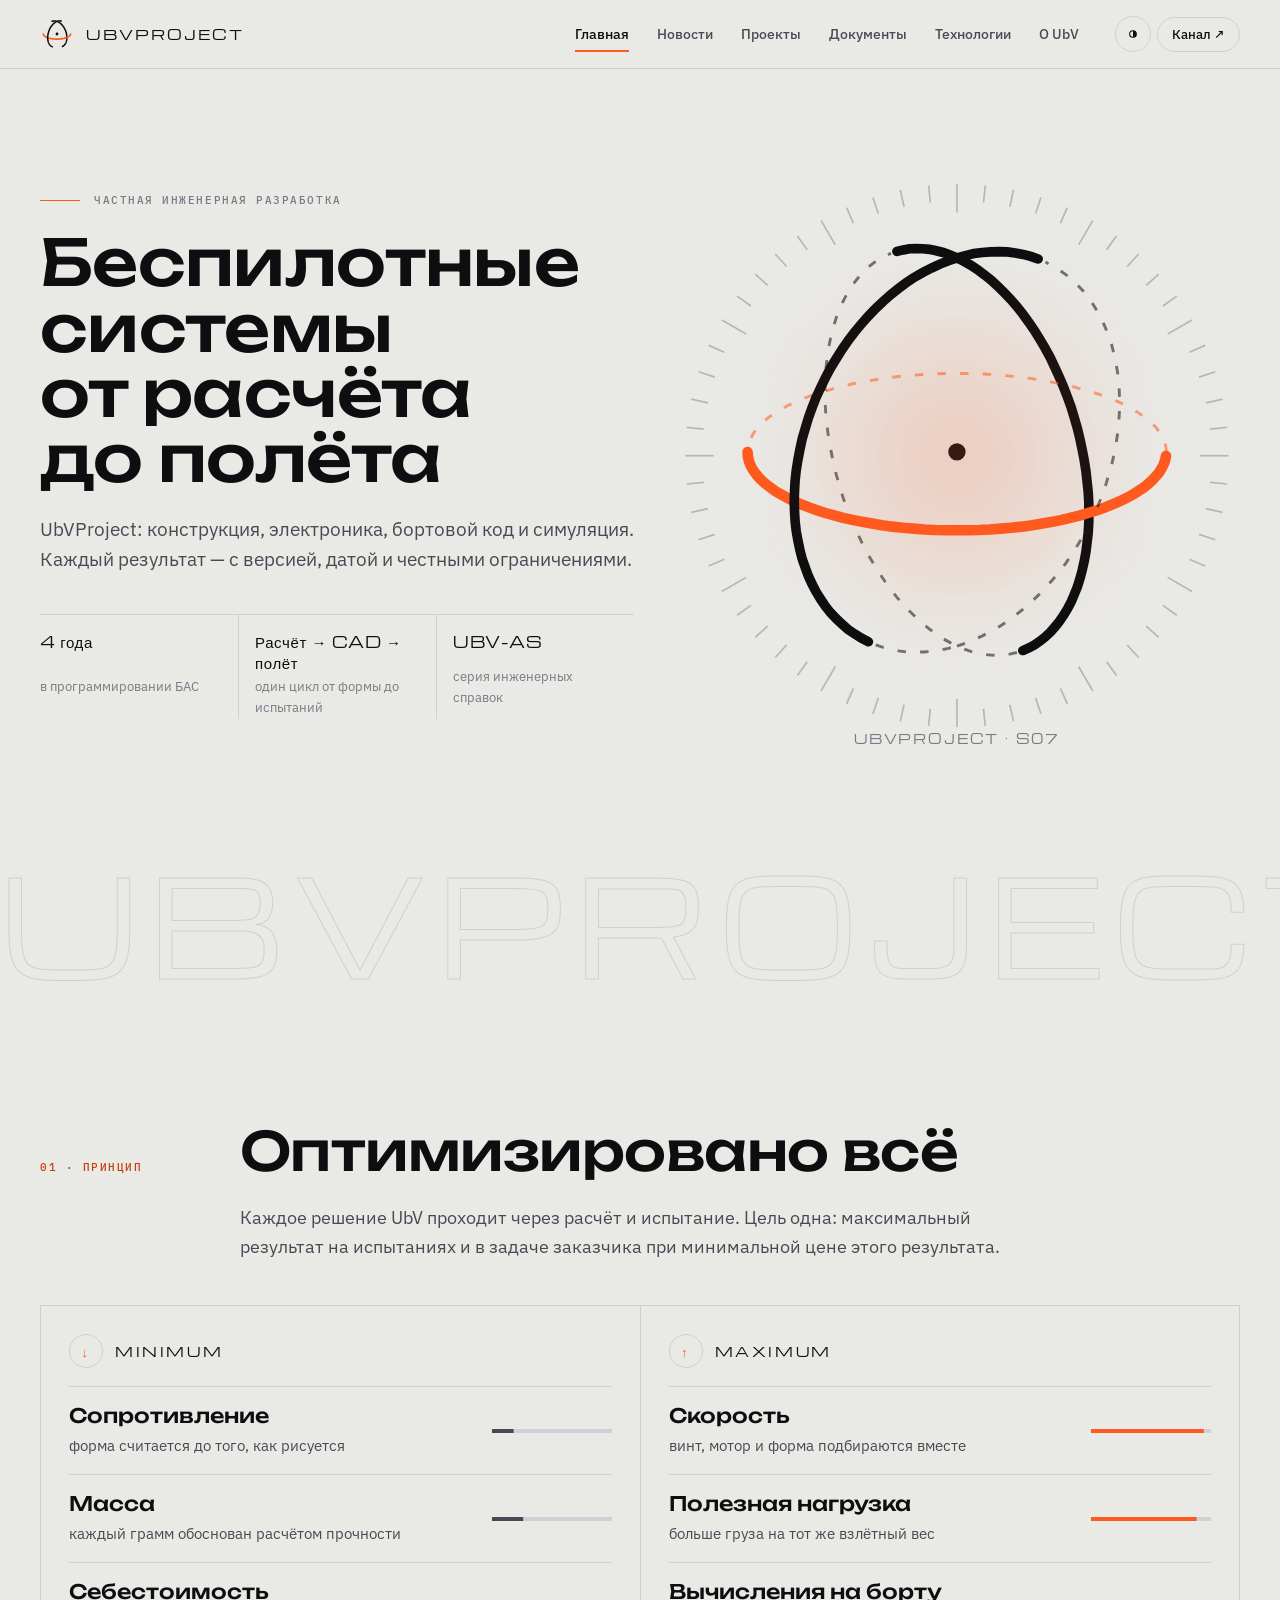
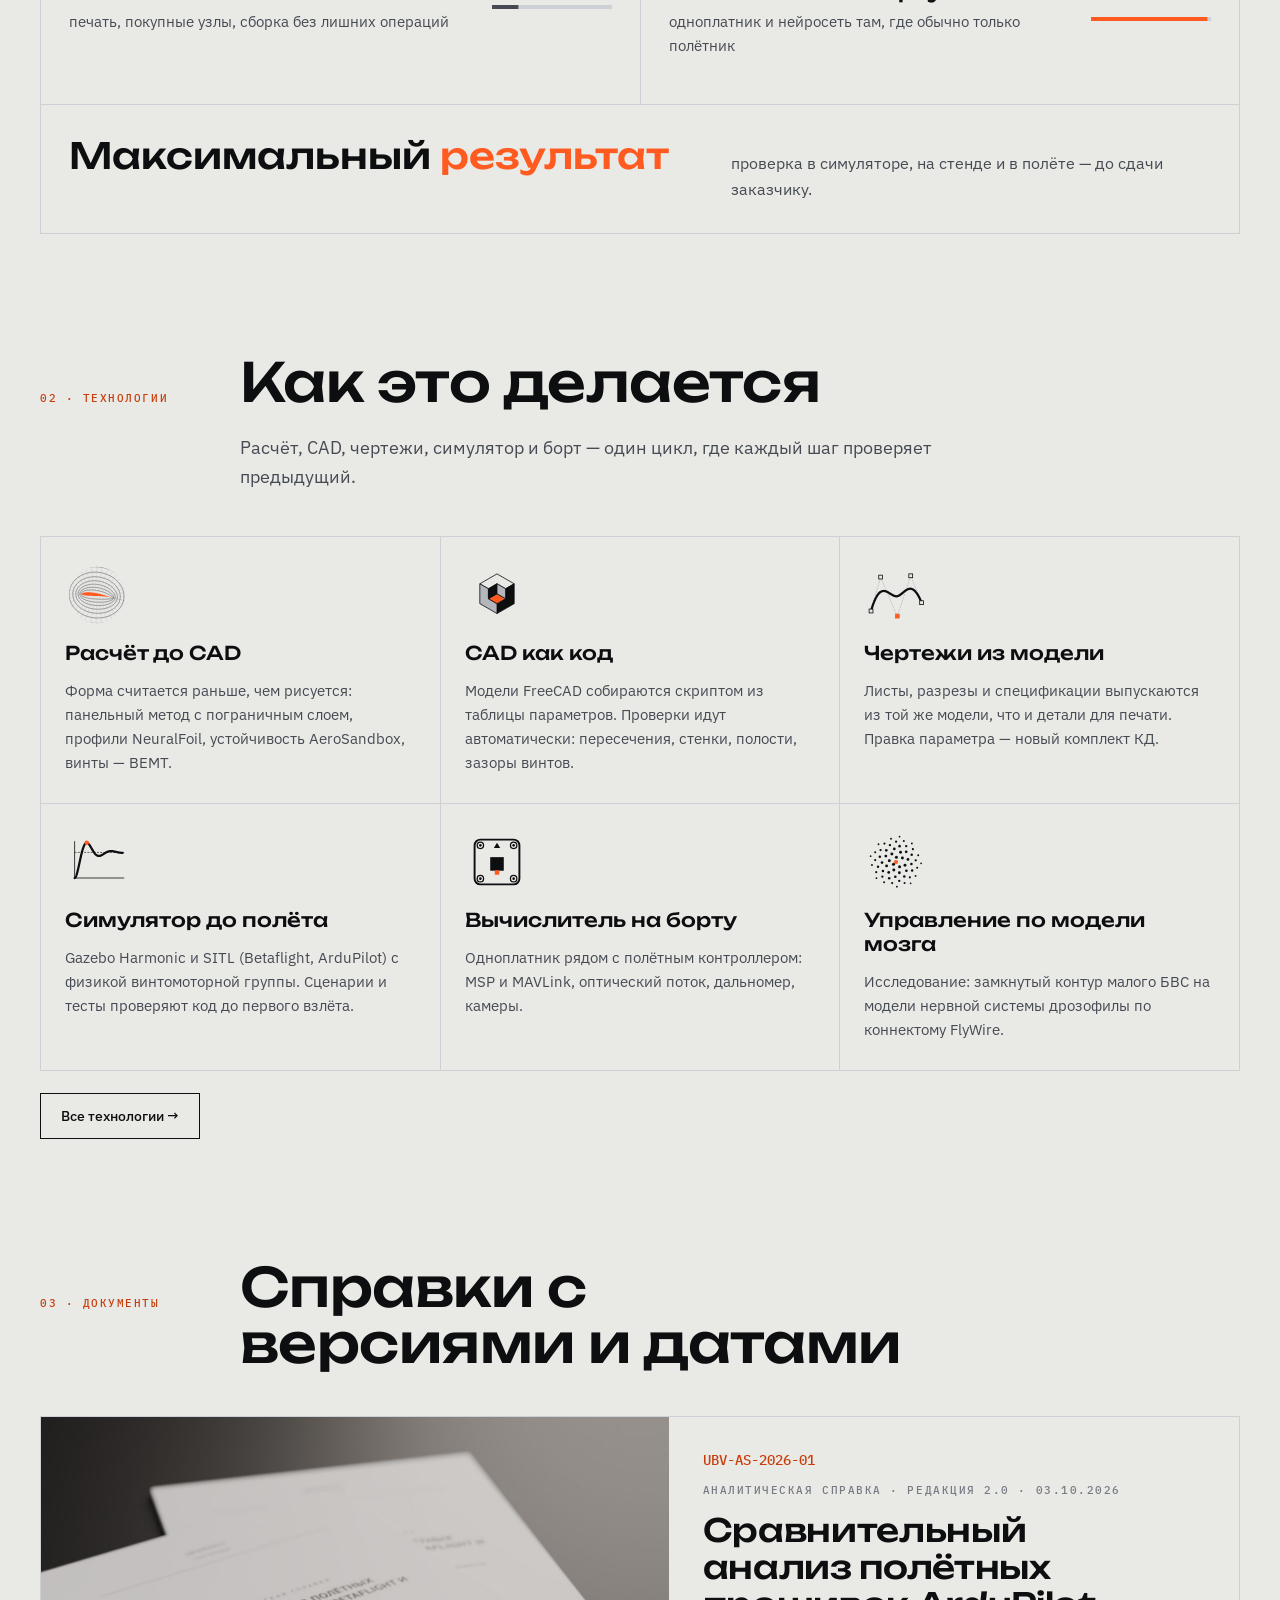
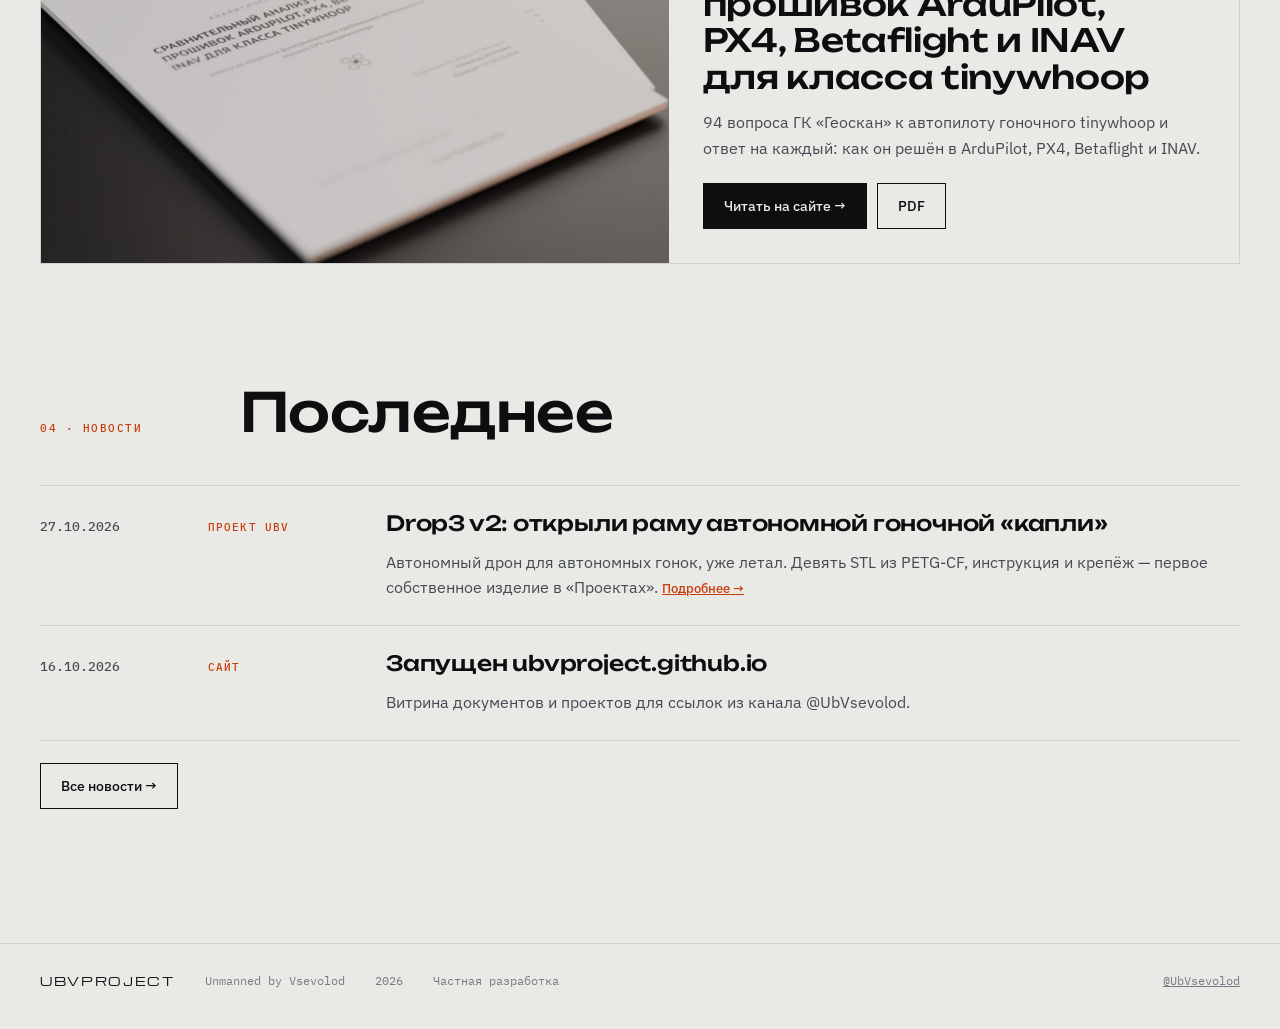
==== commit 2a5ab2f6: "Проекты UbV: Drop3 v2 — автономная гоночная «капля», рама открыта - первое собственное изделие во вк" ====
--- a/index.html
+++ b/index.html
@@ -11,13 +11,12 @@
 </svg><b>Управление по модели мозга</b><p>Исследование: замкнутый контур малого БВС на модели нервной системы дрозофилы по коннектому FlyWire.</p></div></div>
     <div class="btns reveal" style="margin-top:22px"><button class="btn" data-go="tech">Все технологии →</button></div></div>
   <div class="wrap sec"><div class="sec-h reveal"><span class="label">03 · Документы</span><h2>Справки с версиями и датами</h2></div><div class="doccard reveal"><div class="pic"><img src="assets/v2/doc_1.jpg" alt="UBV-AS-2026-01 — Сравнение прошивок для tinywhoop" loading="lazy"></div><div class="txt"><code>UBV-AS-2026-01</code><span class="label">Аналитическая справка · редакция 2.0 · 03.10.2026</span><h3>Сравнительный анализ полётных прошивок ArduPilot, PX4, Betaflight и INAV для класса tinywhoop</h3><p>94 вопроса ГК «Геоскан» к автопилоту гоночного tinywhoop и ответ на каждый: как он решён в ArduPilot, PX4, Betaflight и INAV.</p><div class="btns"><a class="btn solid" href="docs/ubv-as-2026-01/">Читать на сайте →</a><a class="btn" href="docs/ubv-as-2026-01/UBV-AS-2026-01.pdf">PDF</a></div></div></div></div>
-  <div class="wrap sec"><div class="sec-h reveal"><span class="label">04 · Новости</span><h2>Последнее</h2></div><div class="news"><article class="reveal"><time>16.10.2026</time><span class="tag">Сайт</span><div><h3>Запущен ubvproject.github.io</h3></div><p>Витрина документов и проектов для ссылок из канала @UbVsevolod.</p></article><article class="reveal"><time>03.10.2026</time><span class="tag">Документ</span><div><h3>Справка UBV-AS-2026-01, редакция 2.0</h3></div><p>Сравнение полётных прошивок ArduPilot, PX4, Betaflight и INAV для класса tinywhoop. Ответы на 94 вопроса.</p></article></div>
+  <div class="wrap sec"><div class="sec-h reveal"><span class="label">04 · Новости</span><h2>Последнее</h2></div><div class="news"><article class="reveal"><time>27.10.2026</time><span class="tag">Проект UbV</span><div><h3>Drop3 v2: открыли раму автономной гоночной «капли»</h3></div><p>Автономный дрон для автономных гонок, уже летал. Девять STL из PETG-CF, инструкция и крепёж — первое собственное изделие в «Проектах». <a class="more" href="projects/drop3/">Подробнее →</a></p></article><article class="reveal"><time>16.10.2026</time><span class="tag">Сайт</span><div><h3>Запущен ubvproject.github.io</h3></div><p>Витрина документов и проектов для ссылок из канала @UbVsevolod.</p></article></div>
     <div class="btns reveal" style="margin-top:22px"><button class="btn" data-go="news">Все новости →</button></div></div>
 </section>
-<section data-tab="news"><div class="wrap sec"><div class="sec-h reveal"><span class="label">Новости</span><h2>Что нового в UbV</h2></div><div class="news"><article class="reveal"><time>20.10.2026</time><span class="tag">При поддержке UbVProject</span><div><h3>Dronegate: автосудейство для дрон-пионербола</h3></div><p>Проект КБ, разработанный при поддержке UbVProject. Страница — в разделе «Проекты при поддержке UbVProject».</p></article><article class="reveal"><time>16.10.2026</time><span class="tag">Сайт</span><div><h3>Запущен ubvproject.github.io</h3></div><p>Витрина документов и проектов для ссылок из канала @UbVsevolod.</p></article><article class="reveal"><time>03.10.2026</time><span class="tag">Документ</span><div><h3>Справка UBV-AS-2026-01, редакция 2.0</h3></div><p>Сравнение полётных прошивок ArduPilot, PX4, Betaflight и INAV для класса tinywhoop. Ответы на 94 вопроса.</p></article></div></div></section>
-<section data-tab="projects"><div class="wrap sec"><div class="sec-h reveal"><span class="label">Проекты</span><h2>Проекты UbV</h2></div>
-  <div class="soon reveal"><div class="pic"><img class="shade t-dark" src="assets/v2/shade_1d.webp" alt=""><img class="shade t-light" src="assets/v2/shade_1l.webp" alt=""><img class="lineart" src="assets/v2/line_1.webp" alt=""></div>
-    <div class="txt"><span class="label">Скоро</span><p>Собственные изделия UbV появятся здесь после испытаний. Сейчас в разделе — проекты, сделанные для партнёров.</p><span class="label">Наведите на изображение — модель превратится в чертёж</span></div></div>
+<section data-tab="news"><div class="wrap sec"><div class="sec-h reveal"><span class="label">Новости</span><h2>Что нового в UbV</h2></div><div class="news"><article class="reveal"><time>27.10.2026</time><span class="tag">Проект UbV</span><div><h3>Drop3 v2: открыли раму автономной гоночной «капли»</h3></div><p>Автономный дрон для автономных гонок, уже летал. Девять STL из PETG-CF, инструкция и крепёж — первое собственное изделие в «Проектах». <a class="more" href="projects/drop3/">Подробнее →</a></p></article><article class="reveal"><time>20.10.2026</time><span class="tag">При поддержке UbVProject</span><div><h3>Dronegate: автосудейство для дрон-пионербола</h3></div><p>Проект КБ, разработанный при поддержке UbVProject. Страница — в разделе «Проекты при поддержке UbVProject».</p></article><article class="reveal"><time>16.10.2026</time><span class="tag">Сайт</span><div><h3>Запущен ubvproject.github.io</h3></div><p>Витрина документов и проектов для ссылок из канала @UbVsevolod.</p></article><article class="reveal"><time>03.10.2026</time><span class="tag">Документ</span><div><h3>Справка UBV-AS-2026-01, редакция 2.0</h3></div><p>Сравнение полётных прошивок ArduPilot, PX4, Betaflight и INAV для класса tinywhoop. Ответы на 94 вопроса.</p></article></div></div></section>
+<section data-tab="projects"><div class="wrap sec"><div class="sec-h reveal"><span class="label">Проекты</span><h2>Проекты UbV</h2><p>Собственные изделия UbVProject — с расчётом, проверками и открытыми файлами, где это возможно.</p></div>
+  <div class="doccard reveal"><div class="pic"><img src="assets/v2/drop3_hero.jpg" alt="DROP3 v2" loading="lazy"></div><div class="txt"><code>DROP3 v2</code><span class="label">Проект UbV · 27.10.2026</span><h3>Автономная гоночная «капля» 3,5″ — рама открыта</h3><p>Автономный дрон для автономных гонок: трассу проходит сам, по своей камере. Корпус-капля под 35° к винтам идёт в полёте вдоль потока. Борт летал; рама из PETG-CF — девять STL.</p><div class="btns"><a class="btn solid" href="projects/drop3/">Страница проекта →</a><a class="btn" href="projects/drop3/Drop3_v2_frame_STL_2026-10-27.zip">Скачать STL</a></div></div></div>
   <div class="powered reveal"><div><span class="pb">Проекты при поддержке UbVProject</span><b>Проекты при поддержке UbVProject</b></div><button class="btn solid" data-go="powered">Открыть →</button></div>
 </div></section>
 <section data-tab="powered"><div class="wrap sec"><div class="sec-h reveal"><span class="label">Проекты</span><h2>Проекты при поддержке UbVProject</h2><p>Эти проекты принадлежат партнёрам и выходят под их брендом. UbVProject — разработчики / база знаний / помощь в разработке.</p></div><div class="doccard reveal"><div class="pic"><img src="assets/v2/gate_1.jpg" alt="DRONEGATE" loading="lazy"></div><div class="txt"><code>DRONEGATE</code><span class="label">Проект МКБ · при поддержке UbVProject</span><h3>Автосудейство для дрон-пионербола</h3><p>Шестиугольные ворота с ИК-датчиком пролёта, светодиодной подсветкой команды и коробкой электроники. Проект разработан МКБ при поддержке UbVProject.</p><div class="btns"><a class="btn solid" href="projects/dronegate/">Страница проекта →</a><button class="btn" data-go="projects">← Все проекты</button></div></div></div><div class="gal reveal"><figure><img src="assets/v2/gate_1.jpg" alt="" loading="lazy"></figure><figure><img src="assets/v2/gate_2.jpg" alt="" loading="lazy"></figure><figure><img src="assets/v2/gate_3.jpg" alt="" loading="lazy"></figure></div></div></section>
--- a/assets/site.css
+++ b/assets/site.css
@@ -224,3 +224,40 @@
 a.tablink { color: var(--fg-2); text-decoration: none; padding: 8px 12px; font: 500 14px var(--body); }
 a.tablink:hover { color: var(--fg); }
 .news a.more { font: 500 13px var(--body); color: var(--accent-text); }
+
+/* страница собственного изделия (projects/<slug>/) */
+.pj h2 { font-size: clamp(22px, 2.6vw, 30px); margin: 64px 0 16px; }
+.pj .lead + .lead { margin-top: 12px; }
+.pj-p { color: var(--fg-2); max-width: 46em; margin-bottom: 12px; }
+.pj-hero { margin: 40px 0 0; position: relative; overflow: hidden; background: #060708; border: 1px solid var(--rule); aspect-ratio: 16 / 9; }
+.pj-hero img, .pj-gal img { width: 100%; height: 100%; object-fit: cover; vertical-align: top; }   /* без display: иначе перебьёт .t-dark / .t-light */
+.pj-facts { display: grid; grid-template-columns: repeat(5, minmax(0, 1fr)); border: 1px solid var(--rule); border-top: 0; }
+.pj-facts div { padding: 18px 18px 20px; display: grid; gap: 4px; align-content: start; }
+.pj-facts div + div { border-left: 1px solid var(--rule); }
+.pj-facts b { font: 400 18px var(--word); letter-spacing: .03em; }
+.pj-facts span { color: var(--muted); font-size: 13px; }
+.pj-gal { display: grid; grid-template-columns: repeat(6, minmax(0, 1fr)); gap: 12px; margin-top: 28px; }
+.pj-gal figure { margin: 0; grid-column: span 3; display: grid; gap: 8px; align-content: start; }
+.pj-gal figure.wide { grid-column: span 6; }
+.pj-gal figure.third { grid-column: span 2; }
+.pj-gal figure > img { aspect-ratio: 3 / 2; border: 1px solid var(--rule); background: var(--panel); }
+.pj-gal figure.wide > img { aspect-ratio: 16 / 9; }
+.pj-gal figure.third > img { aspect-ratio: 1; }
+.pj-gal figcaption { font: 12px var(--mono); color: var(--muted); }
+.pj-table { overflow-x: auto; border: 1px solid var(--rule); max-width: 100%; }
+.pj-table table { width: 100%; border-collapse: collapse; font-size: 14px; }
+.pj-table th, .pj-table td { text-align: left; padding: 11px 14px; border-bottom: 1px solid var(--rule); vertical-align: top; }
+.pj-table th { font: 500 11px var(--mono); letter-spacing: .12em; text-transform: uppercase; color: var(--muted); }
+.pj-table tr:last-child td { border-bottom: 0; }
+.pj-table code { font: 13px var(--mono); color: var(--accent-text); white-space: nowrap; }
+.pj-table td:last-child { color: var(--fg-2); }
+.pj-lic { margin: 36px 0 18px; text-transform: none; letter-spacing: .02em; }
+@media (max-width: 980px) { .pj-facts { grid-template-columns: repeat(2, minmax(0, 1fr)); } .pj-facts div + div { border-left: 0; } .pj-facts div { border-top: 1px solid var(--rule); } }
+@media (max-width: 640px) { .pj-gal { grid-template-columns: minmax(0, 1fr); } .pj-gal figure, .pj-gal figure.wide, .pj-gal figure.third { grid-column: auto; } .pj-facts { grid-template-columns: minmax(0, 1fr); } }
+@media (max-width: 640px) {
+  .pj-table thead { display: none; }
+  .pj-table tr { display: grid; gap: 4px; padding: 12px 14px; border-bottom: 1px solid var(--rule); }
+  .pj-table tr:last-child { border-bottom: 0; }
+  .pj-table td { padding: 0; border: 0; }
+  .pj-table code { white-space: normal; }
+}
